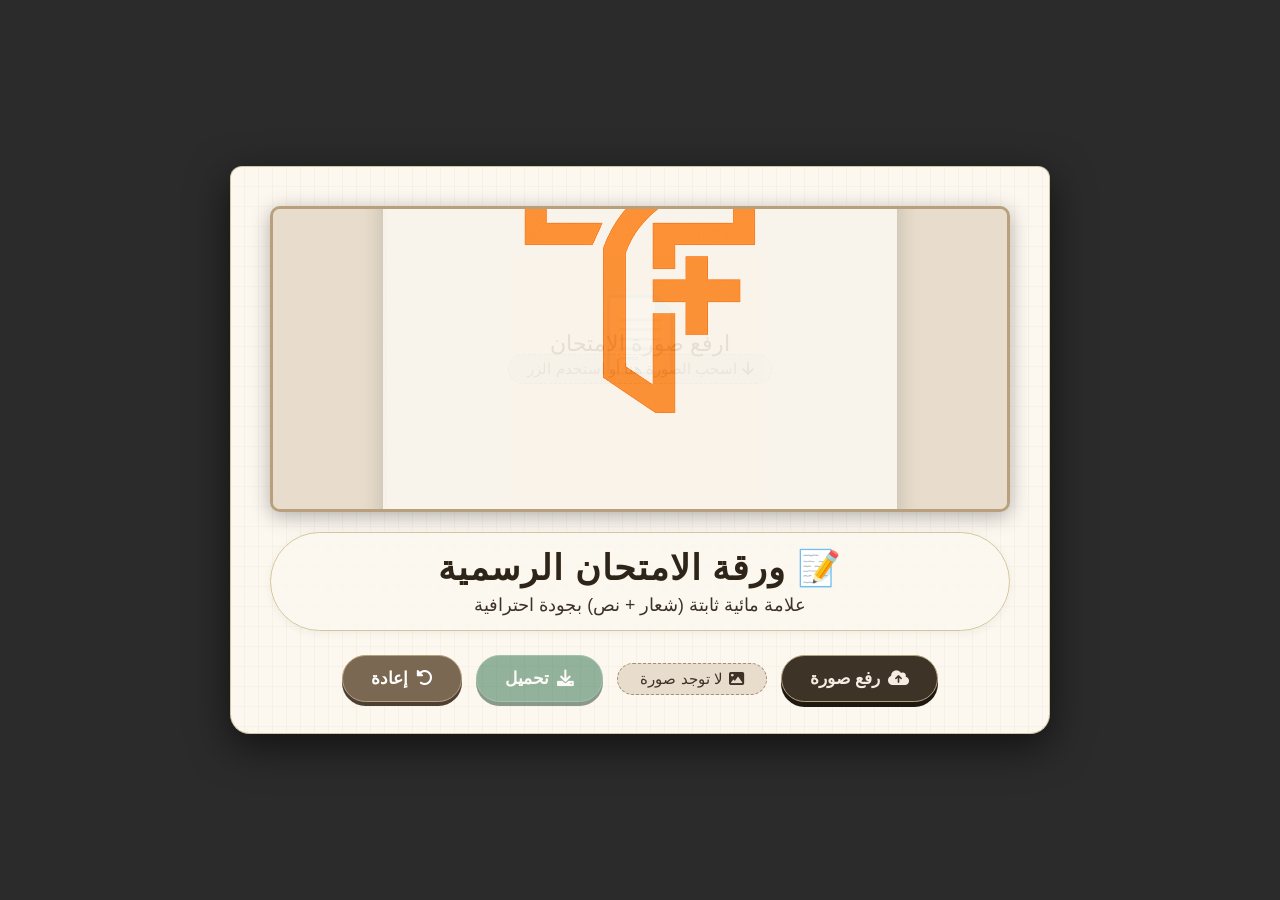
==== admin-dashboard.html @ 523c5944 "Refactor static values assignment in admin-dashboard Removed logo URL assignment and adjusted code f" ====
<!DOCTYPE html>
<html lang="ar" dir="rtl">
<head>
  <meta charset="UTF-8">
  <meta name="viewport" content="width=device-width, initial-scale=1.0">
  <title>ورقة امتحان - علامة مائية ثابتة (شعار + نص)</title>
  <!-- Font Awesome -->
  <link rel="stylesheet" href="https://cdnjs.cloudflare.com/ajax/libs/font-awesome/6.0.0-beta3/css/all.min.css">
  <style>
    * { margin:0; padding:0; box-sizing:border-box; }
    body {
      min-height:100vh; display:flex; justify-content:center; align-items:center;
      background:#2b2b2b; font-family:'Segoe UI',Tahoma,sans-serif; padding:20px;
    }
    .paper {
      position:relative; width:820px; max-width:100%; padding:2.5rem 2.5rem 2rem;
      background:#fcf8f0;
      background-image:repeating-linear-gradient(90deg,rgba(180,160,130,0.08) 0px,rgba(180,160,130,0.08) 1px,transparent 1px,transparent 14px),
                      repeating-linear-gradient(180deg,rgba(180,160,130,0.06) 0px,rgba(180,160,130,0.06) 1px,transparent 1px,transparent 20px);
      box-shadow:0 12px 40px rgba(0,0,0,0.6),0 0 0 1px #d4c5a0 inset;
      border-radius:12px 12px 20px 20px; min-height:500px; display:flex; flex-direction:column; align-items:center;
    }
    .exam-image-wrapper {
      position:relative; z-index:10; width:100%; border-radius:10px; overflow:hidden;
      box-shadow:0 4px 20px rgba(0,0,0,0.3); border:3px solid #b8a07c;
      background:#e5dccc; display:inline-block; margin-bottom:20px; line-height:0;
      transition:all 0.2s ease;
    }
    .exam-image-wrapper.drag-over { border-color:#f5b342; box-shadow:0 0 0 4px #f5b34288; }
    .exam-image-wrapper img {
      width:100%; height:auto; display:block; background:#fcf8f0; position:relative; z-index:5;
    }
    /* الطبقة الثابتة: شعار + نص */
    .watermark-layer {
      position:absolute; top:0; left:0; width:100%; height:100%; pointer-events:none; z-index:30;
      display:flex; align-items:center; justify-content:center;
      opacity:0.85; /* شفافية ثابتة */
    }
    .watermark-content {
      display:flex; flex-direction:column; align-items:center; justify-content:center;
      width:70%; /* حجم ثابت 70% من عرض الصورة */
      max-width:70%;
      text-align:center;
    }
    .watermark-content img {
      width:100%; height:auto; display:block;
      filter: drop-shadow(0 4px 12px rgba(0,0,0,0.2));
    }
    .watermark-text {
      margin-top:6px; color:#1a0f07; text-shadow:2px 2px 12px rgba(255,255,255,0.5),0 0 20px rgba(0,0,0,0.05);
      font-weight:900; letter-spacing:2px; line-height:1.2;
    }
    .watermark-text .channel-name {
      font-size:clamp(1.8rem, 5vw, 3.8rem); font-family:'Times New Roman',serif;
      text-transform:uppercase; display:block;
    }
    .watermark-text .channel-id {
      font-size:clamp(0.9rem, 2vw, 1.8rem); font-weight:400; opacity:0.85;
      font-family:'Segoe UI',sans-serif; display:block; margin-top:2px;
    }
    .default-placeholder {
      width:100%; min-height:300px; display:flex; flex-direction:column; align-items:center; justify-content:center;
      color:#5f4e38; font-size:1.4rem; background:#e8ddcc; padding:50px 20px; text-align:center; gap:10px;
      position:relative; z-index:5;
    }
    .default-placeholder span { font-size:4.5rem; opacity:0.4; }
    .default-placeholder .drop-hint { font-size:0.95rem; opacity:0.7; background:rgba(0,0,0,0.04); padding:6px 18px; border-radius:30px; border:1px dashed #a48f74; }
    .content {
      position:relative; z-index:40; width:100%; text-align:center;
      background:rgba(252,248,240,0.8); backdrop-filter:blur(2px); padding:14px 20px;
      border-radius:50px; margin-bottom:16px; border:1px solid #d4c5a0; box-shadow:0 2px 10px rgba(0,0,0,0.05);
    }
    .content h1 { font-size:2.2rem; color:#2d241a; letter-spacing:1px; text-shadow:1px 1px 0 rgba(255,245,225,0.7); }
    .content p { font-size:1.1rem; color:#3d3227; margin-top:6px; }
    .upload-area {
      position:relative; z-index:45; display:flex; flex-wrap:wrap; align-items:center; justify-content:center;
      gap:14px; margin-top:8px; width:100%;
    }
    .upload-btn, .reset-btn, .download-btn {
      border:none; border-radius:40px; font-weight:600; cursor:pointer;
      display:flex; align-items:center; gap:8px; transition:0.06s linear;
      padding:12px 28px; font-size:1.05rem;
    }
    .upload-btn { background:#3d3327; color:#f5ede1; box-shadow:0 5px 0 #1f1811; border:1px solid #b8a07c; }
    .upload-btn:active { transform:translateY(5px); box-shadow:0 0 0 #1f1811; }
    .reset-btn { background:#7a6852; color:white; box-shadow:0 4px 0 #4d3f31; border:1px solid #b8a07c; }
    .reset-btn:active { transform:translateY(4px); box-shadow:0 0 0 #4d3f31; }
    .download-btn { background:#2c6e49; color:white; box-shadow:0 4px 0 #1a3d2a; border:1px solid #4c8b6a; }
    .download-btn:active { transform:translateY(4px); box-shadow:0 0 0 #1a3d2a; }
    .download-btn:disabled { opacity:0.5; cursor:not-allowed; transform:none; box-shadow:0 4px 0 #1a3d2a; }
    #fileInput { display:none; }
    .file-name {
      font-size:0.95rem; color:#3d3227; background:#e8ddcc; padding:6px 22px;
      border-radius:30px; border:1px dashed #a48f74; max-width:200px; overflow:hidden;
      text-overflow:ellipsis; white-space:nowrap; display:flex; align-items:center; gap:6px;
    }
    .gallery-section { width:100%; margin-top:20px; border-top:1px solid #d4c5a0; padding-top:16px; display:none; }
    .gallery-section.active { display:block; }
    .gallery-title { font-size:0.9rem; color:#3d3227; font-weight:600; margin-bottom:10px; display:flex; align-items:center; gap:8px; }
    .gallery-grid { display:flex; flex-wrap:wrap; gap:10px; justify-content:center; }
    .gallery-item { width:70px; height:70px; border-radius:8px; overflow:hidden; border:2px solid #b8a07c; cursor:pointer; transition:0.15s; box-shadow:0 2px 6px rgba(0,0,0,0.1); position:relative; }
    .gallery-item:hover { transform:scale(1.05); border-color:#3d3327; }
    .gallery-item img { width:100%; height:100%; object-fit:cover; display:block; }
    .gallery-item .remove-btn { position:absolute; top:2px; left:2px; background:rgba(0,0,0,0.6); color:white; border:none; border-radius:50%; width:18px; height:18px; font-size:10px; display:flex; align-items:center; justify-content:center; cursor:pointer; opacity:0; transition:0.2s; }
    .gallery-item:hover .remove-btn { opacity:1; }
    .gallery-item .remove-btn:hover { background:#c0392b; }
    @media (max-width:650px) {
      .paper { padding:1.5rem 1rem; }
      .content h1 { font-size:1.6rem; }
      .upload-area { gap:10px; }
      .upload-btn, .reset-btn, .download-btn { padding:10px 18px; font-size:0.95rem; }
      .gallery-item { width:55px; height:55px; }
    }
  </style>
</head>
<body>
<div class="paper">
  <div class="exam-image-wrapper" id="examWrapper">
    <div class="default-placeholder" id="defaultPlaceholder">
      <span>📄</span>
      <p>ارفع صورة الامتحان</p>
      <div class="drop-hint"><i class="fas fa-arrow-down"></i> اسحب الصورة هنا أو استخدم الزر</div>
    </div>
    <img id="examImage" src="" alt="صورة الامتحان" style="display:none;">
    <!-- العلامة المائية الثابتة (شعار + نص) -->
    <div class="watermark-layer" id="watermarkLayer">
      <div class="watermark-content" id="watermarkContent">
        <!-- ⚠️ ضع مسار الشعار الخاص بك هنا ⚠️ -->
        <img id="fixedLogo" src="logo.png" alt="شعار العلامة المائية">
        <div class="watermark-text">
          <span class="channel-name">𝑬𝒍 𝑱𝒐𝒌𝒆𝒓 𝑫𝒆𝒗</span>
          <span class="channel-id">@ElJokerDev</span>
        </div>
      </div>
    </div>
  </div>

  <div class="content">
    <h1>📝 ورقة الامتحان الرسمية</h1>
    <p>علامة مائية ثابتة (شعار + نص) بجودة احترافية</p>
  </div>

  <div class="upload-area">
    <button class="upload-btn" id="uploadBtn"><i class="fas fa-cloud-upload-alt"></i> رفع صورة</button>
    <input type="file" id="fileInput" accept="image/*" multiple>
    <span class="file-name" id="fileName"><i class="fas fa-image"></i> لا توجد صورة</span>
    <button class="download-btn" id="downloadBtn" disabled><i class="fas fa-download"></i> تحميل</button>
    <button class="reset-btn" id="resetBtn"><i class="fas fa-undo-alt"></i> إعادة</button>
  </div>

  <!-- معرض الصور -->
  <div class="gallery-section" id="gallerySection">
    <div class="gallery-title"><i class="fas fa-images"></i> الصور المحفوظة</div>
    <div class="gallery-grid" id="galleryGrid"></div>
  </div>
</div>

<script>
  (function() {
    "use strict";
    // العناصر الأساسية
    const fileInput = document.getElementById('fileInput');
    const uploadBtn = document.getElementById('uploadBtn');
    const resetBtn = document.getElementById('resetBtn');
    const downloadBtn = document.getElementById('downloadBtn');
    const examImage = document.getElementById('examImage');
    const defaultPlaceholder = document.getElementById('defaultPlaceholder');
    const fileNameSpan = document.getElementById('fileName');
    const wrapper = document.getElementById('examWrapper');
    const gallerySection = document.getElementById('gallerySection');
    const galleryGrid = document.getElementById('galleryGrid');
    
    // عناصر العلامة المائية الثابتة
    const watermarkLayer = document.getElementById('watermarkLayer');
    const fixedLogo = document.getElementById('fixedLogo');
    const channelNameSpan = document.querySelector('.channel-name');
    const channelIdSpan = document.querySelector('.channel-id');

    // ⚠️ هنا يمكنك تعديل النصوص الثابتة للعلامة المائية ⚠️
    const CHANNEL_NAME = '𝑬𝒍 𝑱𝒐𝒌𝒆𝒓 𝑫𝒆𝒗';
const CHANNEL_ID = '@ElJokerDev';

// تعيين القيم الثابتة
channelNameSpan.textContent = CHANNEL_NAME;
channelIdSpan.textContent = CHANNEL_ID;

// الحالة
let imageHistory = [];
let currentImageData = null;

    // تحميل من localStorage
    function loadHistory() {
      try {
        const stored = localStorage.getItem('examImageHistory');
        if (stored) {
          const parsed = JSON.parse(stored);
          if (Array.isArray(parsed) && parsed.length > 0) {
            imageHistory = parsed.slice(0, 5);
            renderGallery();
            const last = imageHistory[imageHistory.length - 1];
            if (last) {
              currentImageData = last;
              examImage.src = last;
              examImage.style.display = 'block';
              defaultPlaceholder.style.display = 'none';
              fileNameSpan.innerHTML = `<i class="fas fa-image"></i> صورة محفوظة`;
              downloadBtn.disabled = false;
            }
          } else resetToDefault();
        } else resetToDefault();
      } catch(_) { resetToDefault(); }
    }
    function saveHistory() {
      try { localStorage.setItem('examImageHistory', JSON.stringify(imageHistory)); } catch(_) {}
    }
    function resetToDefault() {
      examImage.style.display = 'none';
      defaultPlaceholder.style.display = 'flex';
      fileNameSpan.innerHTML = `<i class="fas fa-image"></i> لا توجد صورة`;
      currentImageData = null;
      downloadBtn.disabled = true;
    }
    function renderGallery() {
      galleryGrid.innerHTML = '';
      if (imageHistory.length === 0) { gallerySection.classList.remove('active'); return; }
      gallerySection.classList.add('active');
      [...imageHistory].reverse().forEach(url => {
        const div = document.createElement('div'); div.className = 'gallery-item';
        const img = document.createElement('img'); img.src = url; img.alt = 'صورة مصغرة'; img.loading = 'lazy';
        div.appendChild(img);
        const removeBtn = document.createElement('button'); removeBtn.className = 'remove-btn';
        removeBtn.innerHTML = '<i class="fas fa-times"></i>';
        removeBtn.addEventListener('click', e => {
          e.stopPropagation();
          const idx = imageHistory.indexOf(url);
          if (idx !== -1) {
            imageHistory.splice(idx, 1);
            saveHistory(); renderGallery();
            if (currentImageData === url) {
              if (imageHistory.length > 0) {
                const last = imageHistory[imageHistory.length - 1];
                currentImageData = last; examImage.src = last; examImage.style.display = 'block';
                defaultPlaceholder.style.display = 'none'; fileNameSpan.innerHTML = `<i class="fas fa-image"></i> صورة محفوظة`;
                downloadBtn.disabled = false;
              } else { resetToDefault(); examImage.src = ''; }
            }
          }
        });
        div.appendChild(removeBtn);
        div.addEventListener('click', function() {
          currentImageData = url; examImage.src = url; examImage.style.display = 'block';
          defaultPlaceholder.style.display = 'none'; fileNameSpan.innerHTML = `<i class="fas fa-image"></i> صورة محفوظة`;
          downloadBtn.disabled = false;
        });
        galleryGrid.appendChild(div);
      });
    }
    function addToHistory(url) {
      imageHistory = imageHistory.filter(item => item !== url);
      imageHistory.push(url);
      if (imageHistory.length > 5) imageHistory = imageHistory.slice(-5);
      saveHistory(); renderGallery();
    }

    // معالجة ملف الصورة الأساسية
    function handleFile(file) {
      if (!file || !file.type.startsWith('image/')) { alert('الرجاء اختيار ملف صورة صالح'); return; }
      const reader = new FileReader();
      reader.onload = function(e) {
        const result = e.target.result;
        if (typeof result === 'string') {
          currentImageData = result;
          examImage.src = result;
          examImage.style.display = 'block';
          defaultPlaceholder.style.display = 'none';
          fileNameSpan.innerHTML = `<i class="fas fa-image"></i> ${file.name.length > 18 ? file.name.slice(0,15)+'…' : file.name}`;
          downloadBtn.disabled = false;
          addToHistory(result);
        }
      };
      reader.readAsDataURL(file);
    }

    function handleFiles(files) {
      if (!files || files.length === 0) return;
      const valid = [...files].filter(f => f.type.startsWith('image/'));
      if (valid.length === 0) { alert('الرجاء اختيار ملفات صور صالحة.'); return; }
      handleFile(valid[0]);
      for (let i = 1; i < valid.length && i < 5; i++) {
        const r = new FileReader();
        r.onload = e => { if (typeof e.target.result === 'string') addToHistory(e.target.result); };
        r.readAsDataURL(valid[i]);
      }
    }

    // تحميل الصورة مع العلامة المائية (دمج)
    function downloadImageWithWatermark() {
      if (!currentImageData) { alert('لا توجد صورة للتحميل.'); return; }
      downloadBtn.disabled = true;
      downloadBtn.innerHTML = '<i class="fas fa-spinner fa-spin"></i> جاري التحضير...';

      const img = new Image();
      img.onload = function() {
        const canvas = document.createElement('canvas');
        const ctx = canvas.getContext('2d');
        const w = img.naturalWidth || img.width;
        const h = img.naturalHeight || img.height;
        canvas.width = w; canvas.height = h;
        ctx.drawImage(img, 0, 0, w, h);

        // رسم العلامة المائية (شعار + نص) بنفس خصائص المعاينة
        const sizeRatio = 0.70; // 70% من عرض الصورة
        const baseSize = Math.min(w, h) * sizeRatio;
        const logoSize = baseSize * 0.7;
        const textSize = baseSize * 0.25;

        // تحميل الشعار من المسار الثابت
        const logoImg = new Image();
        logoImg.crossOrigin = 'anonymous';
        logoImg.onload = function() {
          const logoW = logoImg.naturalWidth || logoImg.width;
          const logoH = logoImg.naturalHeight || logoImg.height;
          const aspect = logoW / logoH;
          let drawW, drawH;
          if (aspect > 1) { drawW = logoSize; drawH = logoSize / aspect; }
          else { drawH = logoSize; drawW = logoSize * aspect; }
          const x = (w - drawW) / 2;
          const y = (h - drawH) / 2 - textSize * 0.6;
          ctx.globalAlpha = 0.85;
          ctx.drawImage(logoImg, x, y, drawW, drawH);
          // رسم النص
          ctx.textAlign = 'center';
          ctx.textBaseline = 'bottom';
          ctx.font = `900 ${textSize * 1.4}px 'Times New Roman', serif`;
          ctx.shadowColor = 'rgba(255,255,255,0.6)';
          ctx.shadowBlur = 12;
          ctx.fillStyle = '#1a0f07';
          ctx.fillText(CHANNEL_NAME, w/2, y + drawH + textSize * 0.2);
          ctx.font = `400 ${textSize * 0.7}px 'Segoe UI', sans-serif`;
          ctx.shadowBlur = 8;
          ctx.fillStyle = '#1a0f07';
          ctx.fillText(CHANNEL_ID, w/2, y + drawH + textSize * 0.9);
          ctx.globalAlpha = 1.0;
          finishDownload(canvas);
        };
        logoImg.onerror = function() {
          // إذا فشل تحميل الشعار، نرسم النص فقط
          ctx.globalAlpha = 0.85;
          ctx.textAlign = 'center';
          ctx.textBaseline = 'middle';
          ctx.font = `900 ${textSize * 2.2}px 'Times New Roman', serif`;
          ctx.shadowColor = 'rgba(255,255,255,0.6)';
          ctx.shadowBlur = 16;
          ctx.fillStyle = '#1a0f07';
          ctx.fillText(CHANNEL_NAME, w/2, h/2 - textSize * 0.5);
          ctx.font = `400 ${textSize * 1.1}px 'Segoe UI', sans-serif`;
          ctx.fillText(CHANNEL_ID, w/2, h/2 + textSize * 0.8);
          ctx.globalAlpha = 1.0;
          finishDownload(canvas);
        };
        logoImg.src = fixedLogo.src;
        
        function finishDownload(canvas) {
          const link = document.createElement('a');
          link.download = `exam_watermarked_${Date.now()}.png`;
          link.href = canvas.toDataURL('image/png');
          link.click();
          downloadBtn.disabled = false;
          downloadBtn.innerHTML = '<i class="fas fa-download"></i> تحميل';
        }
      };
      img.onerror = function() {
        alert('خطأ في تحميل الصورة');
        downloadBtn.disabled = false;
        downloadBtn.innerHTML = '<i class="fas fa-download"></i> تحميل';
      };
      img.src = currentImageData;
    }

    // --- الأحداث ---
    uploadBtn.addEventListener('click', e => { e.preventDefault(); fileInput.click(); });
    fileInput.addEventListener('change', function(e) {
      if (this.files && this.files.length > 0) { handleFiles(this.files); }
      this.value = '';
    });
    resetBtn.addEventListener('click', function(e) {
      e.preventDefault();
      examImage.style.display = 'none';
      defaultPlaceholder.style.display = 'flex';
      fileNameSpan.innerHTML = `<i class="fas fa-image"></i> لا توجد صورة`;
      currentImageData = null; downloadBtn.disabled = true; examImage.src = '';
    });
    downloadBtn.addEventListener('click', e => { e.preventDefault(); downloadImageWithWatermark(); });

    // سحب وإفلات
    wrapper.addEventListener('dragover', e => { e.preventDefault(); wrapper.classList.add('drag-over'); });
    wrapper.addEventListener('dragleave', e => { e.preventDefault(); wrapper.classList.remove('drag-over'); });
    wrapper.addEventListener('drop', function(e) {
      e.preventDefault(); wrapper.classList.remove('drag-over');
      const files = e.dataTransfer.files;
      if (files && files.length > 0) handleFiles(files);
    });

    // تحميل البيانات
    loadHistory();
    if (imageHistory.length > 0 && examImage.style.display === 'none') {
      const last = imageHistory[imageHistory.length - 1];
      if (last) { currentImageData = last; examImage.src = last; examImage.style.display = 'block'; defaultPlaceholder.style.display = 'none'; fileNameSpan.innerHTML = `<i class="fas fa-image"></i> صورة محفوظة`; downloadBtn.disabled = false; }
    }
    // مزدوج على reset لمسح المعرض
    resetBtn.addEventListener('dblclick', function() {
      if (confirm('حذف جميع الصور المحفوظة؟')) {
        imageHistory = []; saveHistory(); renderGallery(); resetToDefault(); examImage.src = ''; currentImageData = null; downloadBtn.disabled = true;
      }
    });

  })();
</script>
</body>
</html>
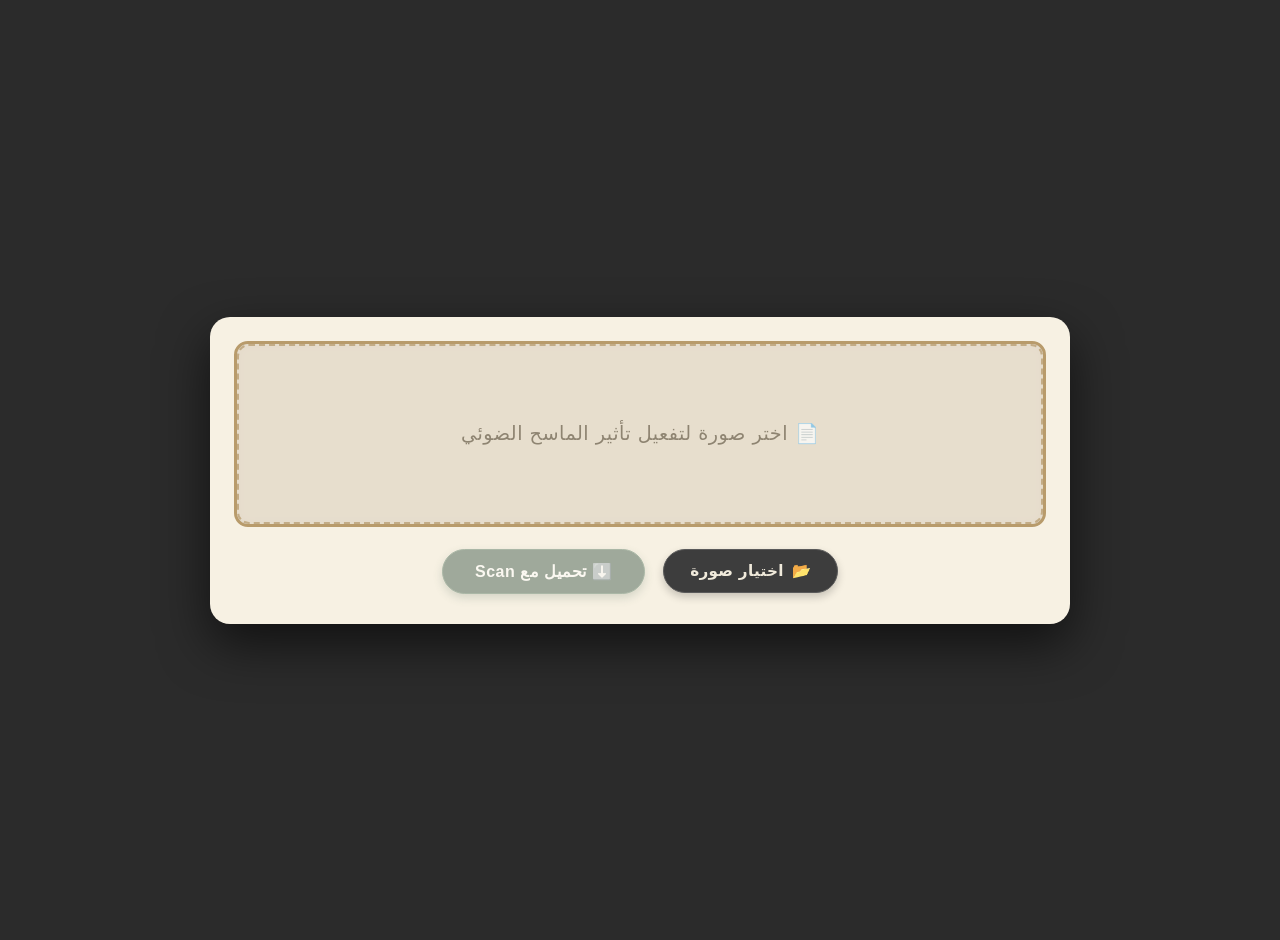
==== commit 6ddb26fa: "Update admin-dashboard.html" ====
--- a/admin-dashboard.html
+++ b/admin-dashboard.html
@@ -1,420 +1,438 @@
 <!DOCTYPE html>
 <html lang="ar" dir="rtl">
 <head>
-  <meta charset="UTF-8">
-  <meta name="viewport" content="width=device-width, initial-scale=1.0">
-  <title>ورقة امتحان - علامة مائية ثابتة (شعار + نص)</title>
-  <!-- Font Awesome -->
-  <link rel="stylesheet" href="https://cdnjs.cloudflare.com/ajax/libs/font-awesome/6.0.0-beta3/css/all.min.css">
+  <meta charset="UTF-8" />
+  <meta name="viewport" content="width=device-width, initial-scale=1.0" />
+  <title>Scanner Effect Exam</title>
   <style>
-    * { margin:0; padding:0; box-sizing:border-box; }
+    /* reset & base */
+    * {
+      box-sizing: border-box;
+      margin: 0;
+    }
+
     body {
-      min-height:100vh; display:flex; justify-content:center; align-items:center;
-      background:#2b2b2b; font-family:'Segoe UI',Tahoma,sans-serif; padding:20px;
-    }
+      background: #2b2b2b;
+      font-family: 'Segoe UI', Roboto, system-ui, sans-serif;
+      display: flex;
+      justify-content: center;
+      align-items: center;
+      min-height: 100vh;
+      margin: 20px;
+    }
+
+    /* الورقة الرئيسية */
     .paper {
-      position:relative; width:820px; max-width:100%; padding:2.5rem 2.5rem 2rem;
-      background:#fcf8f0;
-      background-image:repeating-linear-gradient(90deg,rgba(180,160,130,0.08) 0px,rgba(180,160,130,0.08) 1px,transparent 1px,transparent 14px),
-                      repeating-linear-gradient(180deg,rgba(180,160,130,0.06) 0px,rgba(180,160,130,0.06) 1px,transparent 1px,transparent 20px);
-      box-shadow:0 12px 40px rgba(0,0,0,0.6),0 0 0 1px #d4c5a0 inset;
-      border-radius:12px 12px 20px 20px; min-height:500px; display:flex; flex-direction:column; align-items:center;
-    }
+      max-width: 860px;
+      width: 100%;
+      background: #f7f1e3;
+      padding: 24px 24px 30px;
+      border-radius: 20px;
+      box-shadow: 0 20px 50px rgba(0, 0, 0, 0.6);
+      transition: box-shadow 0.2s;
+    }
+
+    /* إطار الصورة مع تأثير الورق */
     .exam-image-wrapper {
-      position:relative; z-index:10; width:100%; border-radius:10px; overflow:hidden;
-      box-shadow:0 4px 20px rgba(0,0,0,0.3); border:3px solid #b8a07c;
-      background:#e5dccc; display:inline-block; margin-bottom:20px; line-height:0;
-      transition:all 0.2s ease;
-    }
-    .exam-image-wrapper.drag-over { border-color:#f5b342; box-shadow:0 0 0 4px #f5b34288; }
-    .exam-image-wrapper img {
-      width:100%; height:auto; display:block; background:#fcf8f0; position:relative; z-index:5;
-    }
-    /* الطبقة الثابتة: شعار + نص */
-    .watermark-layer {
-      position:absolute; top:0; left:0; width:100%; height:100%; pointer-events:none; z-index:30;
-      display:flex; align-items:center; justify-content:center;
-      opacity:0.85; /* شفافية ثابتة */
-    }
-    .watermark-content {
-      display:flex; flex-direction:column; align-items:center; justify-content:center;
-      width:70%; /* حجم ثابت 70% من عرض الصورة */
-      max-width:70%;
-      text-align:center;
-    }
-    .watermark-content img {
-      width:100%; height:auto; display:block;
-      filter: drop-shadow(0 4px 12px rgba(0,0,0,0.2));
-    }
-    .watermark-text {
-      margin-top:6px; color:#1a0f07; text-shadow:2px 2px 12px rgba(255,255,255,0.5),0 0 20px rgba(0,0,0,0.05);
-      font-weight:900; letter-spacing:2px; line-height:1.2;
-    }
-    .watermark-text .channel-name {
-      font-size:clamp(1.8rem, 5vw, 3.8rem); font-family:'Times New Roman',serif;
-      text-transform:uppercase; display:block;
-    }
-    .watermark-text .channel-id {
-      font-size:clamp(0.9rem, 2vw, 1.8rem); font-weight:400; opacity:0.85;
-      font-family:'Segoe UI',sans-serif; display:block; margin-top:2px;
-    }
-    .default-placeholder {
-      width:100%; min-height:300px; display:flex; flex-direction:column; align-items:center; justify-content:center;
-      color:#5f4e38; font-size:1.4rem; background:#e8ddcc; padding:50px 20px; text-align:center; gap:10px;
-      position:relative; z-index:5;
-    }
-    .default-placeholder span { font-size:4.5rem; opacity:0.4; }
-    .default-placeholder .drop-hint { font-size:0.95rem; opacity:0.7; background:rgba(0,0,0,0.04); padding:6px 18px; border-radius:30px; border:1px dashed #a48f74; }
-    .content {
-      position:relative; z-index:40; width:100%; text-align:center;
-      background:rgba(252,248,240,0.8); backdrop-filter:blur(2px); padding:14px 20px;
-      border-radius:50px; margin-bottom:16px; border:1px solid #d4c5a0; box-shadow:0 2px 10px rgba(0,0,0,0.05);
-    }
-    .content h1 { font-size:2.2rem; color:#2d241a; letter-spacing:1px; text-shadow:1px 1px 0 rgba(255,245,225,0.7); }
-    .content p { font-size:1.1rem; color:#3d3227; margin-top:6px; }
-    .upload-area {
-      position:relative; z-index:45; display:flex; flex-wrap:wrap; align-items:center; justify-content:center;
-      gap:14px; margin-top:8px; width:100%;
-    }
-    .upload-btn, .reset-btn, .download-btn {
-      border:none; border-radius:40px; font-weight:600; cursor:pointer;
-      display:flex; align-items:center; gap:8px; transition:0.06s linear;
-      padding:12px 28px; font-size:1.05rem;
-    }
-    .upload-btn { background:#3d3327; color:#f5ede1; box-shadow:0 5px 0 #1f1811; border:1px solid #b8a07c; }
-    .upload-btn:active { transform:translateY(5px); box-shadow:0 0 0 #1f1811; }
-    .reset-btn { background:#7a6852; color:white; box-shadow:0 4px 0 #4d3f31; border:1px solid #b8a07c; }
-    .reset-btn:active { transform:translateY(4px); box-shadow:0 0 0 #4d3f31; }
-    .download-btn { background:#2c6e49; color:white; box-shadow:0 4px 0 #1a3d2a; border:1px solid #4c8b6a; }
-    .download-btn:active { transform:translateY(4px); box-shadow:0 0 0 #1a3d2a; }
-    .download-btn:disabled { opacity:0.5; cursor:not-allowed; transform:none; box-shadow:0 4px 0 #1a3d2a; }
-    #fileInput { display:none; }
-    .file-name {
-      font-size:0.95rem; color:#3d3227; background:#e8ddcc; padding:6px 22px;
-      border-radius:30px; border:1px dashed #a48f74; max-width:200px; overflow:hidden;
-      text-overflow:ellipsis; white-space:nowrap; display:flex; align-items:center; gap:6px;
-    }
-    .gallery-section { width:100%; margin-top:20px; border-top:1px solid #d4c5a0; padding-top:16px; display:none; }
-    .gallery-section.active { display:block; }
-    .gallery-title { font-size:0.9rem; color:#3d3227; font-weight:600; margin-bottom:10px; display:flex; align-items:center; gap:8px; }
-    .gallery-grid { display:flex; flex-wrap:wrap; gap:10px; justify-content:center; }
-    .gallery-item { width:70px; height:70px; border-radius:8px; overflow:hidden; border:2px solid #b8a07c; cursor:pointer; transition:0.15s; box-shadow:0 2px 6px rgba(0,0,0,0.1); position:relative; }
-    .gallery-item:hover { transform:scale(1.05); border-color:#3d3327; }
-    .gallery-item img { width:100%; height:100%; object-fit:cover; display:block; }
-    .gallery-item .remove-btn { position:absolute; top:2px; left:2px; background:rgba(0,0,0,0.6); color:white; border:none; border-radius:50%; width:18px; height:18px; font-size:10px; display:flex; align-items:center; justify-content:center; cursor:pointer; opacity:0; transition:0.2s; }
-    .gallery-item:hover .remove-btn { opacity:1; }
-    .gallery-item .remove-btn:hover { background:#c0392b; }
-    @media (max-width:650px) {
-      .paper { padding:1.5rem 1rem; }
-      .content h1 { font-size:1.6rem; }
-      .upload-area { gap:10px; }
-      .upload-btn, .reset-btn, .download-btn { padding:10px 18px; font-size:0.95rem; }
-      .gallery-item { width:55px; height:55px; }
+      position: relative;
+      overflow: hidden;
+      border: 3px solid #b89b6b;
+      border-radius: 14px;
+      background: #e5dccd;
+      box-shadow: inset 0 0 8px rgba(0, 0, 0, 0.08);
+    }
+
+    /* الصورة + تأثير الـ scan (يُطبق عبر JS أيضاً لكن نحتفظ بالكلاس) */
+    .scan-effect {
+      display: block;
+      width: 100%;
+      height: auto;
+      filter: contrast(1.18) brightness(1.06) saturate(0.88) sepia(0.04) blur(0.3px);
+      transform: rotate(-0.2deg) scale(1.005);
+      transition: filter 0.2s;
+    }
+
+    /* نسيج الورق (paper fibers) فوق الصورة */
+    .exam-image-wrapper::after {
+      content: "";
+      position: absolute;
+      inset: 0;
+      background-image: url("https://www.transparenttextures.com/patterns/paper-fibers.png");
+      opacity: 0.13;
+      mix-blend-mode: multiply;
+      pointer-events: none;
+      border-radius: 12px;
+    }
+
+    /* منطقة التحكم */
+    .controls {
+      display: flex;
+      flex-wrap: wrap;
+      align-items: center;
+      justify-content: center;
+      gap: 18px;
+      margin-top: 22px;
+    }
+
+    /* زر الملف مخفي لكن نجعله شفاف مع تنسيق */
+    .file-label {
+      background: #3d3d3d;
+      color: #f0eadb;
+      padding: 12px 26px;
+      border-radius: 40px;
+      font-weight: 600;
+      font-size: 0.95rem;
+      letter-spacing: 0.3px;
+      cursor: pointer;
+      transition: 0.2s;
+      box-shadow: 0 4px 8px rgba(0, 0, 0, 0.2);
+      border: 1px solid #5a5a5a;
+      display: inline-flex;
+      align-items: center;
+      gap: 8px;
+    }
+
+    .file-label:hover {
+      background: #4f4f4f;
+      transform: scale(1.02);
+      border-color: #b89b6b;
+    }
+
+    .file-label:active {
+      transform: scale(0.96);
+    }
+
+    #file {
+      display: none;
+    }
+
+    /* زر التحميل */
+    .download-btn {
+      background: #2c6e49;
+      color: white;
+      border: none;
+      padding: 12px 32px;
+      border-radius: 40px;
+      font-weight: 700;
+      font-size: 1rem;
+      cursor: pointer;
+      transition: 0.2s;
+      box-shadow: 0 4px 10px rgba(44, 110, 73, 0.4);
+      letter-spacing: 0.5px;
+      border: 1px solid #3d8b5a;
+      display: inline-flex;
+      align-items: center;
+      gap: 10px;
+    }
+
+    .download-btn:hover {
+      background: #1f5a38;
+      transform: scale(1.02);
+      box-shadow: 0 6px 14px rgba(44, 110, 73, 0.6);
+    }
+
+    .download-btn:active {
+      transform: scale(0.95);
+    }
+
+    .download-btn:disabled {
+      opacity: 0.5;
+      pointer-events: none;
+      filter: grayscale(0.6);
+    }
+
+    /* رسالة ترحيب عند عدم وجود صورة */
+    .placeholder-msg {
+      display: flex;
+      justify-content: center;
+      align-items: center;
+      min-height: 180px;
+      background: #e8dfce;
+      color: #6a5e4b;
+      font-size: 1.2rem;
+      font-weight: 400;
+      letter-spacing: 0.5px;
+      border-radius: 12px;
+      padding: 20px;
+      text-align: center;
+      border: 2px dashed #b89b6b;
+      opacity: 0.7;
+    }
+
+    #img {
+      display: block;
+      width: 100%;
+      height: auto;
+    }
+
+    /* التكيف مع الشاشات الصغيرة */
+    @media (max-width: 600px) {
+      .paper {
+        padding: 16px;
+      }
+      .controls {
+        gap: 12px;
+        flex-direction: column;
+        align-items: stretch;
+      }
+      .file-label,
+      .download-btn {
+        justify-content: center;
+        padding: 14px 16px;
+      }
+      .placeholder-msg {
+        min-height: 120px;
+        font-size: 1rem;
+      }
     }
   </style>
 </head>
 <body>
-<div class="paper">
-  <div class="exam-image-wrapper" id="examWrapper">
-    <div class="default-placeholder" id="defaultPlaceholder">
-      <span>📄</span>
-      <p>ارفع صورة الامتحان</p>
-      <div class="drop-hint"><i class="fas fa-arrow-down"></i> اسحب الصورة هنا أو استخدم الزر</div>
-    </div>
-    <img id="examImage" src="" alt="صورة الامتحان" style="display:none;">
-    <!-- العلامة المائية الثابتة (شعار + نص) -->
-    <div class="watermark-layer" id="watermarkLayer">
-      <div class="watermark-content" id="watermarkContent">
-        <!-- ⚠️ ضع مسار الشعار الخاص بك هنا ⚠️ -->
-        <img id="fixedLogo" src="logo.png" alt="شعار العلامة المائية">
-        <div class="watermark-text">
-          <span class="channel-name">𝑬𝒍 𝑱𝒐𝒌𝒆𝒓 𝑫𝒆𝒗</span>
-          <span class="channel-id">@ElJokerDev</span>
-        </div>
+
+  <div class="paper">
+    <!-- حاوية الصورة مع تأثير الورق -->
+    <div class="exam-image-wrapper" id="imageWrapper">
+      <img id="img" src="" alt="الصورة المرفوعة" style="display: none;" />
+      <div class="placeholder-msg" id="placeholder">
+        📄 اختر صورة لتفعيل تأثير الماسح الضوئي
       </div>
     </div>
+
+    <!-- عناصر التحكم -->
+    <div class="controls">
+      <label for="file" class="file-label">
+        <span>📂</span> اختيار صورة
+      </label>
+      <input type="file" id="file" accept="image/*" />
+
+      <button class="download-btn" id="downloadBtn" disabled>
+        ⬇️ تحميل مع Scan
+      </button>
+    </div>
   </div>
 
-  <div class="content">
-    <h1>📝 ورقة الامتحان الرسمية</h1>
-    <p>علامة مائية ثابتة (شعار + نص) بجودة احترافية</p>
-  </div>
-
-  <div class="upload-area">
-    <button class="upload-btn" id="uploadBtn"><i class="fas fa-cloud-upload-alt"></i> رفع صورة</button>
-    <input type="file" id="fileInput" accept="image/*" multiple>
-    <span class="file-name" id="fileName"><i class="fas fa-image"></i> لا توجد صورة</span>
-    <button class="download-btn" id="downloadBtn" disabled><i class="fas fa-download"></i> تحميل</button>
-    <button class="reset-btn" id="resetBtn"><i class="fas fa-undo-alt"></i> إعادة</button>
-  </div>
-
-  <!-- معرض الصور -->
-  <div class="gallery-section" id="gallerySection">
-    <div class="gallery-title"><i class="fas fa-images"></i> الصور المحفوظة</div>
-    <div class="gallery-grid" id="galleryGrid"></div>
-  </div>
-</div>
-
-<script>
-  (function() {
-    "use strict";
-    // العناصر الأساسية
-    const fileInput = document.getElementById('fileInput');
-    const uploadBtn = document.getElementById('uploadBtn');
-    const resetBtn = document.getElementById('resetBtn');
-    const downloadBtn = document.getElementById('downloadBtn');
-    const examImage = document.getElementById('examImage');
-    const defaultPlaceholder = document.getElementById('defaultPlaceholder');
-    const fileNameSpan = document.getElementById('fileName');
-    const wrapper = document.getElementById('examWrapper');
-    const gallerySection = document.getElementById('gallerySection');
-    const galleryGrid = document.getElementById('galleryGrid');
-    
-    // عناصر العلامة المائية الثابتة
-    const watermarkLayer = document.getElementById('watermarkLayer');
-    const fixedLogo = document.getElementById('fixedLogo');
-    const channelNameSpan = document.querySelector('.channel-name');
-    const channelIdSpan = document.querySelector('.channel-id');
-
-    // ⚠️ هنا يمكنك تعديل النصوص الثابتة للعلامة المائية ⚠️
-    const CHANNEL_NAME = '𝑬𝒍 𝑱𝒐𝒌𝒆𝒓 𝑫𝒆𝒗';
-const CHANNEL_ID = '@ElJokerDev';
-
-// تعيين القيم الثابتة
-channelNameSpan.textContent = CHANNEL_NAME;
-channelIdSpan.textContent = CHANNEL_ID;
-
-// الحالة
-let imageHistory = [];
-let currentImageData = null;
-
-    // تحميل من localStorage
-    function loadHistory() {
-      try {
-        const stored = localStorage.getItem('examImageHistory');
-        if (stored) {
-          const parsed = JSON.parse(stored);
-          if (Array.isArray(parsed) && parsed.length > 0) {
-            imageHistory = parsed.slice(0, 5);
-            renderGallery();
-            const last = imageHistory[imageHistory.length - 1];
-            if (last) {
-              currentImageData = last;
-              examImage.src = last;
-              examImage.style.display = 'block';
-              defaultPlaceholder.style.display = 'none';
-              fileNameSpan.innerHTML = `<i class="fas fa-image"></i> صورة محفوظة`;
-              downloadBtn.disabled = false;
+  <script>
+    (function() {
+      // عناصر DOM
+      const fileInput = document.getElementById('file');
+      const imgElement = document.getElementById('img');
+      const placeholder = document.getElementById('placeholder');
+      const downloadBtn = document.getElementById('downloadBtn');
+      const imageWrapper = document.getElementById('imageWrapper');
+
+      // تخزين الـ data URL للصورة الحالية
+      let currentImageDataURL = null;
+      // علم بوجود صورة
+      let imageLoaded = false;
+
+      // إظهار الصورة وتطبيق تأثير الـ scan (مع إخفاء placeholder)
+      function displayImage(dataUrl) {
+        currentImageDataURL = dataUrl;
+        imgElement.src = dataUrl;
+        imgElement.style.display = 'block';
+        imgElement.classList.add('scan-effect');
+
+        // إخفاء النص المؤقت
+        if (placeholder) {
+          placeholder.style.display = 'none';
+        }
+
+        imageLoaded = true;
+        downloadBtn.disabled = false;
+      }
+
+      // معالجة رفع الملف
+      fileInput.addEventListener('change', function(e) {
+        const file = e.target.files[0];
+        if (!file) return;
+
+        // التحقق من أنه صورة
+        if (!file.type.startsWith('image/')) {
+          alert('الرجاء اختيار ملف صورة صحيح');
+          fileInput.value = '';
+          return;
+        }
+
+        const reader = new FileReader();
+        reader.onload = function(ev) {
+          const result = ev.target.result;
+          displayImage(result);
+        };
+
+        reader.onerror = function() {
+          alert('حدث خطأ أثناء قراءة الملف');
+          fileInput.value = '';
+        };
+
+        reader.readAsDataURL(file);
+      });
+
+      // --- دالة التحميل مع تأثير "سكان" كامل (باستخدام Canvas) ---
+      function downloadScannedImage() {
+        if (!currentImageDataURL) {
+          alert('لا توجد صورة للتحميل');
+          return;
+        }
+
+        // نستخدم Image لتحميل الصورة إلى Canvas
+        const img = new Image();
+        img.crossOrigin = 'anonymous'; // غير مطلوب لكن للأمان
+
+        img.onload = function() {
+          const canvas = document.createElement('canvas');
+          const ctx = canvas.getContext('2d');
+
+          // أبعاد الصورة الأصلية
+          const w = img.naturalWidth || img.width;
+          const h = img.naturalHeight || img.height;
+          canvas.width = w;
+          canvas.height = h;
+
+          // 1. تطبيق الفلاتر الأساسية (تباين، سطوع، تشبع، صبغة)
+          ctx.filter = 'contrast(1.2) brightness(1.08) saturate(0.9) sepia(0.03)';
+          ctx.drawImage(img, 0, 0, w, h);
+
+          // 2. إضافة نسيج ورق (paper texture) عبر blend-mode و opacity
+          //    نرسم فوقها texture شفاف باستخدام pattern (نفس الصورة الورقية)
+          const textureImg = new Image();
+          textureImg.crossOrigin = 'anonymous';
+          textureImg.src = 'https://www.transparenttextures.com/patterns/paper-fibers.png';
+
+          // لكن قد لا يتحمّل في الوقت المناسب، لذا نستخدم طريقة مباشرة:
+          // نعدّل البيكسلات بإضافة noise خفيف (محاكاة خشونة الورق)
+          // ثم نضيف تأثير الـ grain
+
+          // (أ) نأخذ بيانات البيكسل ونضيف noise خفيف
+          const imageData = ctx.getImageData(0, 0, w, h);
+          const data = imageData.data;
+
+          // نطبق noise خفيف جداً (يظهر كحبيبات ورق)
+          for (let i = 0; i < data.length; i += 4) {
+            // نطبق noise على قنوات RGB فقط (نترك alpha)
+            const noise = (Math.random() - 0.5) * 7; // بين -3.5 و +3.5
+            data[i] = Math.min(255, Math.max(0, data[i] + noise));
+            data[i + 1] = Math.min(255, Math.max(0, data[i + 1] + noise));
+            data[i + 2] = Math.min(255, Math.max(0, data[i + 2] + noise));
+          }
+
+          // نعيد البيانات المعدلة
+          ctx.putImageData(imageData, 0, 0);
+
+          // (ب) نضيف طبقة نسيج ورق (paper fibers) عبر pattern
+          //    لكن لضمان عدم تأخر التحميل، نستخدم texture جاهزة ونرسمها
+          //    بطريقة متزامنة: نخلق pattern من texture بعد تحميلها
+          const textureCanvas = document.createElement('canvas');
+          textureCanvas.width = w;
+          textureCanvas.height = h;
+          const tCtx = textureCanvas.getContext('2d');
+
+          // نرسم الـ pattern من الصورة الورقية
+          const paperPatternImg = new Image();
+          paperPatternImg.crossOrigin = 'anonymous';
+          paperPatternImg.src = 'https://www.transparenttextures.com/patterns/paper-fibers.png';
+
+          // ولكن قد لا يكون جاهزاً في onload، لذا نستخدم الأسلوب التالي:
+          // نرسم الصورة الأصلية مرة أخرى مع مزج pattern يدوياً (باستخدام drawImage مع opacity)
+          // لكن للتبسيط: نضيف تأثير الورق عبر إعادة رسم الصورة مع opacity من texture بعد تحميلها.
+          // الحل: نستخدم onload للـ pattern ونرسم فوق Canvas الأساسي
+          // لكن لضمان عمل دالة التحميل، سنستخدم طريقة متسلسلة:
+
+          // في حال لم يتحمل pattern، نستخدم Noise فقط مع تعديل طفيف (كافٍ)
+          // لكننا نضيف أيضاً تأثير "ورق" عبر رسم الصورة مرتين بطريقة blend
+
+          // الطريقة الأكثر استقراراً: نرسم الصورة مرة أخرى مع pattern
+          // نضيف الـ texture كطبقة شفافة فوق الصورة باستخدام pattern
+          const patternCanvas = document.createElement('canvas');
+          patternCanvas.width = w;
+          patternCanvas.height = h;
+          const pCtx = patternCanvas.getContext('2d');
+
+          // نرسم الصورة الأصلية (بدون filter) كخلفية
+          pCtx.drawImage(img, 0, 0, w, h);
+
+          // نضيف فوقها الـ pattern (نسيج الورق) مع opacity
+          const pat = new Image();
+          pat.crossOrigin = 'anonymous';
+          pat.src = 'https://www.transparenttextures.com/patterns/paper-fibers.png';
+
+          // نستعمل onload للتأكد من وجود texture
+          pat.onload = function() {
+            // نرسم pattern مكرر (repeat) فوق الصورة
+            const pattern = pCtx.createPattern(pat, 'repeat');
+            pCtx.globalAlpha = 0.16;
+            pCtx.fillStyle = pattern;
+            pCtx.fillRect(0, 0, w, h);
+
+            // الآن ندمج مع canvas الأساسي: نرسم patternCanvas فوق canvas الأساسي مع blend-mode
+            ctx.globalAlpha = 1.0;
+            ctx.drawImage(patternCanvas, 0, 0);
+
+            // إضافة تأثير خفيف جداً (blur أو حدة) لكن نكتفي بهذا
+
+            // تحميل الصورة النهائية
+            const link = document.createElement('a');
+            link.download = 'scan_exam.png';
+            link.href = canvas.toDataURL('image/png');
+            link.click();
+          };
+
+          // في حال فشل تحميل pattern (مهلة) نستخدم البديل: فقط noise + بعض التعديل
+          pat.onerror = function() {
+            // نستخدم ما لدينا: noise مطبق + نضيف بعض التعديلات البسيطة
+            // نعيد رسم الصورة مع إضافة شفافية بسيطة
+            ctx.globalAlpha = 0.96;
+            ctx.drawImage(img, 0, 0, w, h);
+            ctx.globalAlpha = 1.0;
+
+            // نضيف noise إضافي خفيف
+            const imgData2 = ctx.getImageData(0, 0, w, h);
+            const d2 = imgData2.data;
+            for (let i = 0; i < d2.length; i += 4) {
+              const n = (Math.random() - 0.5) * 5;
+              d2[i] = Math.min(255, Math.max(0, d2[i] + n));
+              d2[i + 1] = Math.min(255, Math.max(0, d2[i + 1] + n));
+              d2[i + 2] = Math.min(255, Math.max(0, d2[i + 2] + n));
             }
-          } else resetToDefault();
-        } else resetToDefault();
-      } catch(_) { resetToDefault(); }
-    }
-    function saveHistory() {
-      try { localStorage.setItem('examImageHistory', JSON.stringify(imageHistory)); } catch(_) {}
-    }
-    function resetToDefault() {
-      examImage.style.display = 'none';
-      defaultPlaceholder.style.display = 'flex';
-      fileNameSpan.innerHTML = `<i class="fas fa-image"></i> لا توجد صورة`;
-      currentImageData = null;
-      downloadBtn.disabled = true;
-    }
-    function renderGallery() {
-      galleryGrid.innerHTML = '';
-      if (imageHistory.length === 0) { gallerySection.classList.remove('active'); return; }
-      gallerySection.classList.add('active');
-      [...imageHistory].reverse().forEach(url => {
-        const div = document.createElement('div'); div.className = 'gallery-item';
-        const img = document.createElement('img'); img.src = url; img.alt = 'صورة مصغرة'; img.loading = 'lazy';
-        div.appendChild(img);
-        const removeBtn = document.createElement('button'); removeBtn.className = 'remove-btn';
-        removeBtn.innerHTML = '<i class="fas fa-times"></i>';
-        removeBtn.addEventListener('click', e => {
-          e.stopPropagation();
-          const idx = imageHistory.indexOf(url);
-          if (idx !== -1) {
-            imageHistory.splice(idx, 1);
-            saveHistory(); renderGallery();
-            if (currentImageData === url) {
-              if (imageHistory.length > 0) {
-                const last = imageHistory[imageHistory.length - 1];
-                currentImageData = last; examImage.src = last; examImage.style.display = 'block';
-                defaultPlaceholder.style.display = 'none'; fileNameSpan.innerHTML = `<i class="fas fa-image"></i> صورة محفوظة`;
-                downloadBtn.disabled = false;
-              } else { resetToDefault(); examImage.src = ''; }
-            }
-          }
-        });
-        div.appendChild(removeBtn);
-        div.addEventListener('click', function() {
-          currentImageData = url; examImage.src = url; examImage.style.display = 'block';
-          defaultPlaceholder.style.display = 'none'; fileNameSpan.innerHTML = `<i class="fas fa-image"></i> صورة محفوظة`;
-          downloadBtn.disabled = false;
-        });
-        galleryGrid.appendChild(div);
-      });
-    }
-    function addToHistory(url) {
-      imageHistory = imageHistory.filter(item => item !== url);
-      imageHistory.push(url);
-      if (imageHistory.length > 5) imageHistory = imageHistory.slice(-5);
-      saveHistory(); renderGallery();
-    }
-
-    // معالجة ملف الصورة الأساسية
-    function handleFile(file) {
-      if (!file || !file.type.startsWith('image/')) { alert('الرجاء اختيار ملف صورة صالح'); return; }
-      const reader = new FileReader();
-      reader.onload = function(e) {
-        const result = e.target.result;
-        if (typeof result === 'string') {
-          currentImageData = result;
-          examImage.src = result;
-          examImage.style.display = 'block';
-          defaultPlaceholder.style.display = 'none';
-          fileNameSpan.innerHTML = `<i class="fas fa-image"></i> ${file.name.length > 18 ? file.name.slice(0,15)+'…' : file.name}`;
-          downloadBtn.disabled = false;
-          addToHistory(result);
-        }
-      };
-      reader.readAsDataURL(file);
-    }
-
-    function handleFiles(files) {
-      if (!files || files.length === 0) return;
-      const valid = [...files].filter(f => f.type.startsWith('image/'));
-      if (valid.length === 0) { alert('الرجاء اختيار ملفات صور صالحة.'); return; }
-      handleFile(valid[0]);
-      for (let i = 1; i < valid.length && i < 5; i++) {
-        const r = new FileReader();
-        r.onload = e => { if (typeof e.target.result === 'string') addToHistory(e.target.result); };
-        r.readAsDataURL(valid[i]);
-      }
-    }
-
-    // تحميل الصورة مع العلامة المائية (دمج)
-    function downloadImageWithWatermark() {
-      if (!currentImageData) { alert('لا توجد صورة للتحميل.'); return; }
-      downloadBtn.disabled = true;
-      downloadBtn.innerHTML = '<i class="fas fa-spinner fa-spin"></i> جاري التحضير...';
-
-      const img = new Image();
-      img.onload = function() {
-        const canvas = document.createElement('canvas');
-        const ctx = canvas.getContext('2d');
-        const w = img.naturalWidth || img.width;
-        const h = img.naturalHeight || img.height;
-        canvas.width = w; canvas.height = h;
-        ctx.drawImage(img, 0, 0, w, h);
-
-        // رسم العلامة المائية (شعار + نص) بنفس خصائص المعاينة
-        const sizeRatio = 0.70; // 70% من عرض الصورة
-        const baseSize = Math.min(w, h) * sizeRatio;
-        const logoSize = baseSize * 0.7;
-        const textSize = baseSize * 0.25;
-
-        // تحميل الشعار من المسار الثابت
-        const logoImg = new Image();
-        logoImg.crossOrigin = 'anonymous';
-        logoImg.onload = function() {
-          const logoW = logoImg.naturalWidth || logoImg.width;
-          const logoH = logoImg.naturalHeight || logoImg.height;
-          const aspect = logoW / logoH;
-          let drawW, drawH;
-          if (aspect > 1) { drawW = logoSize; drawH = logoSize / aspect; }
-          else { drawH = logoSize; drawW = logoSize * aspect; }
-          const x = (w - drawW) / 2;
-          const y = (h - drawH) / 2 - textSize * 0.6;
-          ctx.globalAlpha = 0.85;
-          ctx.drawImage(logoImg, x, y, drawW, drawH);
-          // رسم النص
-          ctx.textAlign = 'center';
-          ctx.textBaseline = 'bottom';
-          ctx.font = `900 ${textSize * 1.4}px 'Times New Roman', serif`;
-          ctx.shadowColor = 'rgba(255,255,255,0.6)';
-          ctx.shadowBlur = 12;
-          ctx.fillStyle = '#1a0f07';
-          ctx.fillText(CHANNEL_NAME, w/2, y + drawH + textSize * 0.2);
-          ctx.font = `400 ${textSize * 0.7}px 'Segoe UI', sans-serif`;
-          ctx.shadowBlur = 8;
-          ctx.fillStyle = '#1a0f07';
-          ctx.fillText(CHANNEL_ID, w/2, y + drawH + textSize * 0.9);
-          ctx.globalAlpha = 1.0;
-          finishDownload(canvas);
+            ctx.putImageData(imgData2, 0, 0);
+
+            const link = document.createElement('a');
+            link.download = 'scan_exam.png';
+            link.href = canvas.toDataURL('image/png');
+            link.click();
+          };
+
+          // نبدأ تحميل الـ pattern
+          pat.src = 'https://www.transparenttextures.com/patterns/paper-fibers.png';
         };
-        logoImg.onerror = function() {
-          // إذا فشل تحميل الشعار، نرسم النص فقط
-          ctx.globalAlpha = 0.85;
-          ctx.textAlign = 'center';
-          ctx.textBaseline = 'middle';
-          ctx.font = `900 ${textSize * 2.2}px 'Times New Roman', serif`;
-          ctx.shadowColor = 'rgba(255,255,255,0.6)';
-          ctx.shadowBlur = 16;
-          ctx.fillStyle = '#1a0f07';
-          ctx.fillText(CHANNEL_NAME, w/2, h/2 - textSize * 0.5);
-          ctx.font = `400 ${textSize * 1.1}px 'Segoe UI', sans-serif`;
-          ctx.fillText(CHANNEL_ID, w/2, h/2 + textSize * 0.8);
-          ctx.globalAlpha = 1.0;
-          finishDownload(canvas);
+
+        img.onerror = function() {
+          alert('تعذر تحميل الصورة، يرجى المحاولة مرة أخرى');
         };
-        logoImg.src = fixedLogo.src;
-        
-        function finishDownload(canvas) {
-          const link = document.createElement('a');
-          link.download = `exam_watermarked_${Date.now()}.png`;
-          link.href = canvas.toDataURL('image/png');
-          link.click();
-          downloadBtn.disabled = false;
-          downloadBtn.innerHTML = '<i class="fas fa-download"></i> تحميل';
-        }
-      };
-      img.onerror = function() {
-        alert('خطأ في تحميل الصورة');
-        downloadBtn.disabled = false;
-        downloadBtn.innerHTML = '<i class="fas fa-download"></i> تحميل';
-      };
-      img.src = currentImageData;
-    }
-
-    // --- الأحداث ---
-    uploadBtn.addEventListener('click', e => { e.preventDefault(); fileInput.click(); });
-    fileInput.addEventListener('change', function(e) {
-      if (this.files && this.files.length > 0) { handleFiles(this.files); }
-      this.value = '';
-    });
-    resetBtn.addEventListener('click', function(e) {
-      e.preventDefault();
-      examImage.style.display = 'none';
-      defaultPlaceholder.style.display = 'flex';
-      fileNameSpan.innerHTML = `<i class="fas fa-image"></i> لا توجد صورة`;
-      currentImageData = null; downloadBtn.disabled = true; examImage.src = '';
-    });
-    downloadBtn.addEventListener('click', e => { e.preventDefault(); downloadImageWithWatermark(); });
-
-    // سحب وإفلات
-    wrapper.addEventListener('dragover', e => { e.preventDefault(); wrapper.classList.add('drag-over'); });
-    wrapper.addEventListener('dragleave', e => { e.preventDefault(); wrapper.classList.remove('drag-over'); });
-    wrapper.addEventListener('drop', function(e) {
-      e.preventDefault(); wrapper.classList.remove('drag-over');
-      const files = e.dataTransfer.files;
-      if (files && files.length > 0) handleFiles(files);
-    });
-
-    // تحميل البيانات
-    loadHistory();
-    if (imageHistory.length > 0 && examImage.style.display === 'none') {
-      const last = imageHistory[imageHistory.length - 1];
-      if (last) { currentImageData = last; examImage.src = last; examImage.style.display = 'block'; defaultPlaceholder.style.display = 'none'; fileNameSpan.innerHTML = `<i class="fas fa-image"></i> صورة محفوظة`; downloadBtn.disabled = false; }
-    }
-    // مزدوج على reset لمسح المعرض
-    resetBtn.addEventListener('dblclick', function() {
-      if (confirm('حذف جميع الصور المحفوظة؟')) {
-        imageHistory = []; saveHistory(); renderGallery(); resetToDefault(); examImage.src = ''; currentImageData = null; downloadBtn.disabled = true;
-      }
-    });
-
-  })();
-</script>
+
+        img.src = currentImageDataURL;
+      }
+
+      // ربط زر التحميل
+      downloadBtn.addEventListener('click', downloadScannedImage);
+
+      // إعادة تعيين إذا تم اختيار ملف جديد بعد تحميل سابق
+      // (لن نحتاج لأن displayImage تعيد ضبط كل شيء)
+
+      // عند تحميل الصفحة، التأكد من أن placeholder ظاهر
+      // ويمكن إضافة صورة افتراضية للعرض (اختياري)
+      // نضيف مثال: عرض صورة تجريبية صغيرة (لتوضيح التأثير)
+      // لكن الأفضل تركها فارغة مع رسالة.
+
+      // دالة مساعدة لإعادة تعيين الحالة (اختياري)
+      function resetState() {
+        // لا نستخدمها حالياً
+      }
+
+      // (اختياري) إذا أراد المستخدم معاينة الصورة بدون رفع ملف
+      // نضيف صورة تجريبية بشكل تلقائي؟ لكن الأفضل تركها للمستخدم.
+
+      console.log('Scanner Effect Exam جاهز');
+    })();
+  </script>
 </body>
 </html>
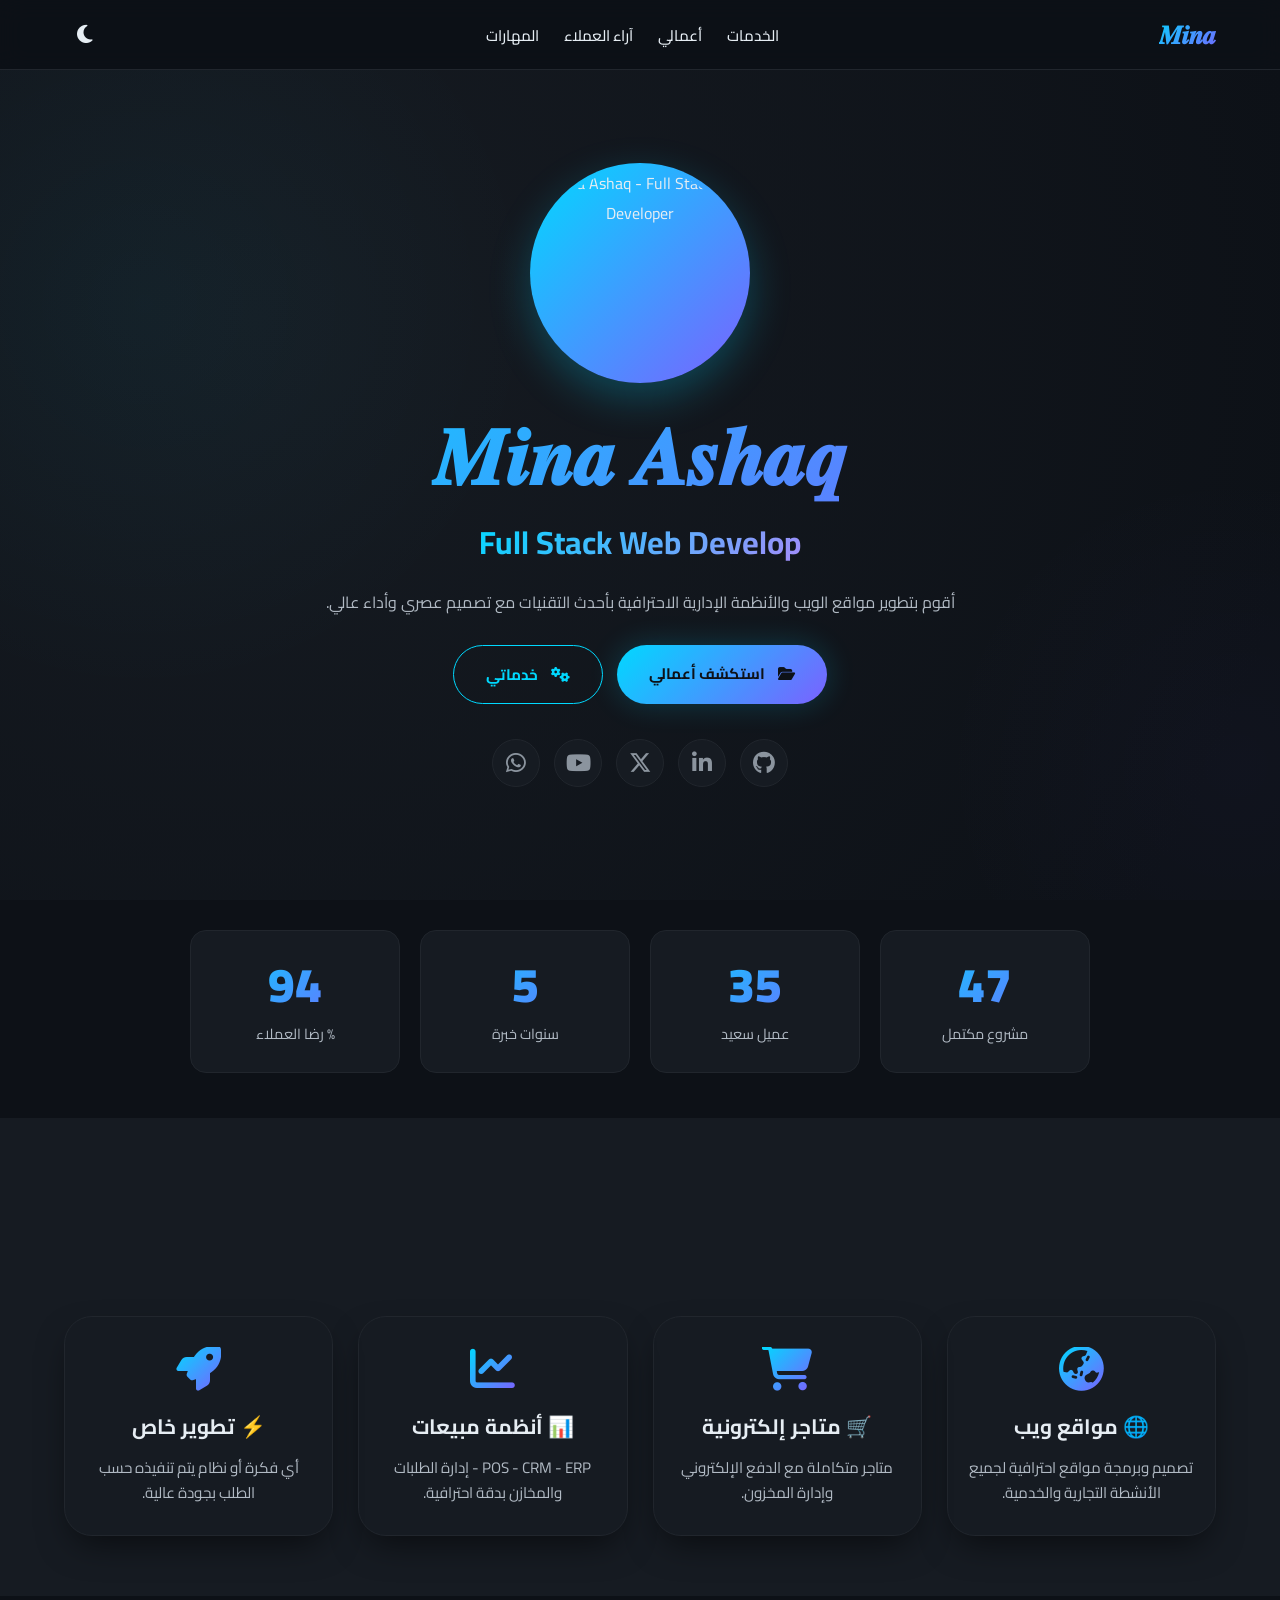
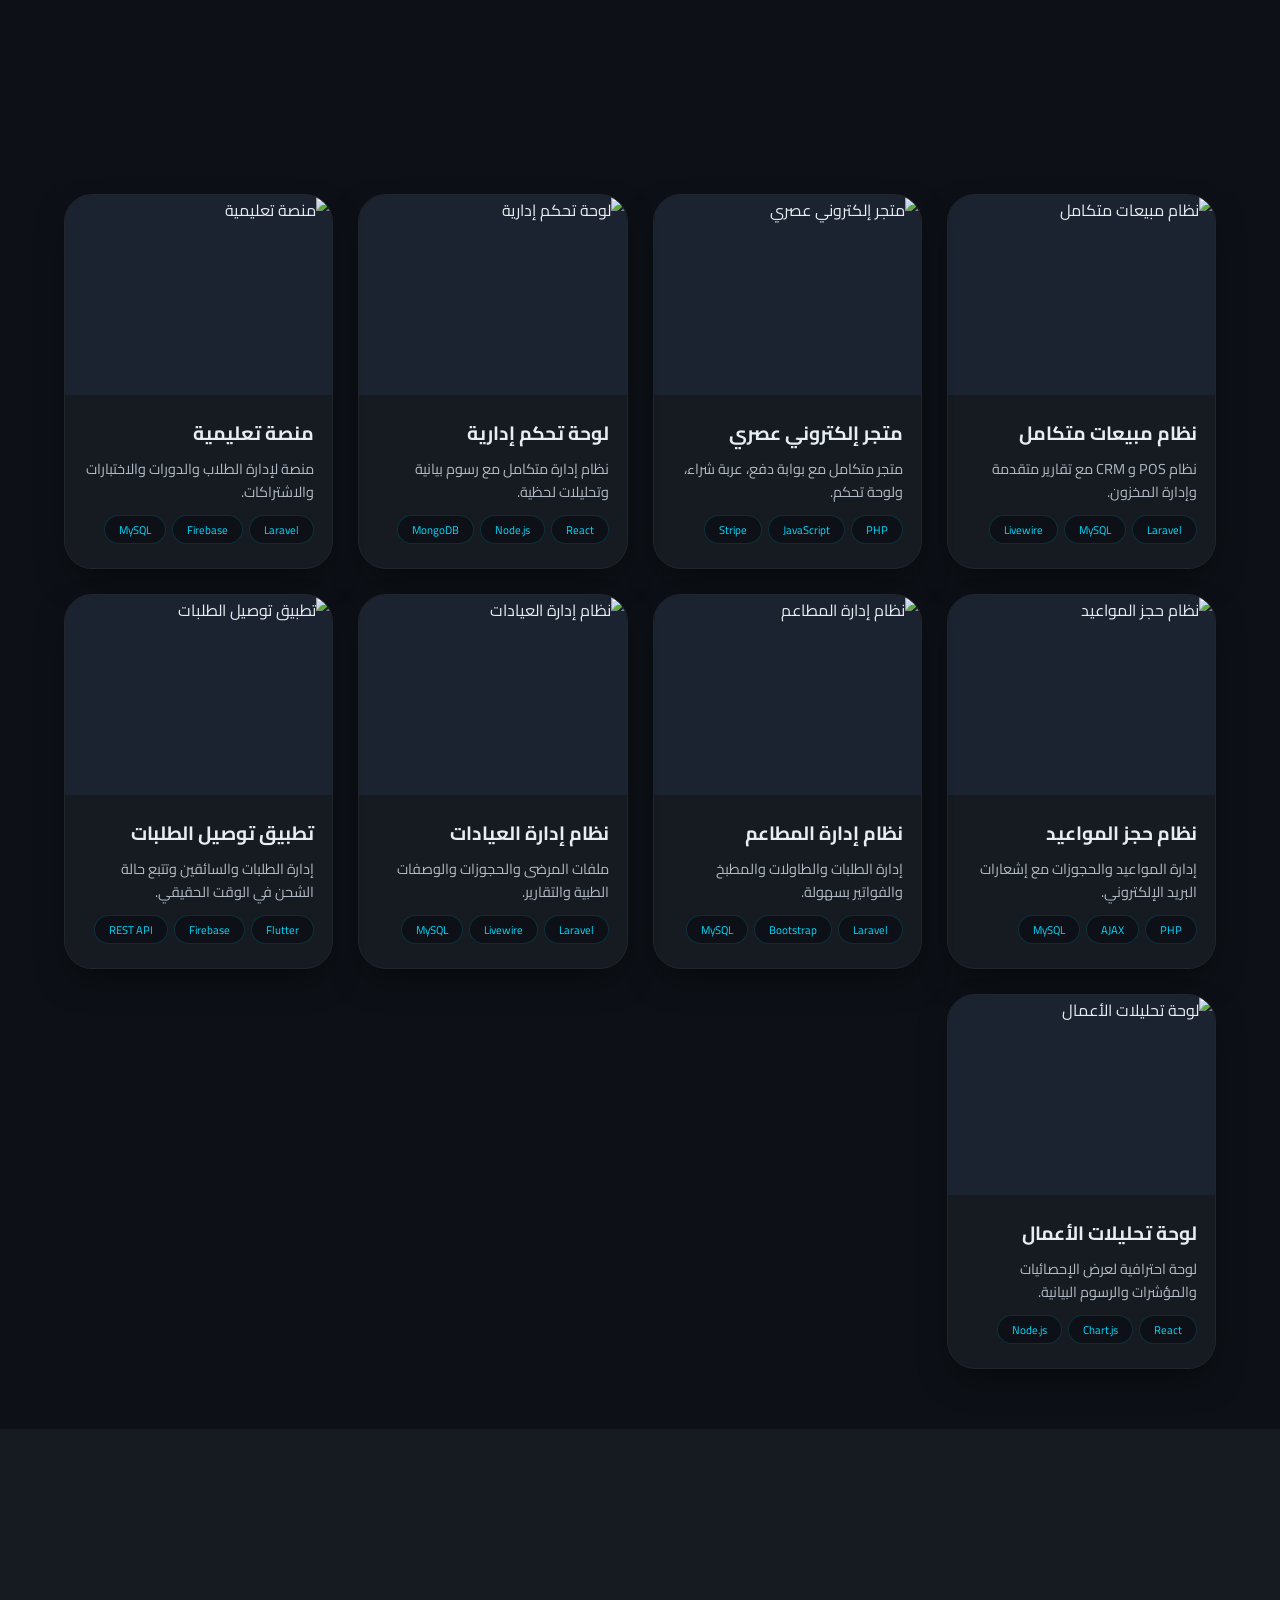
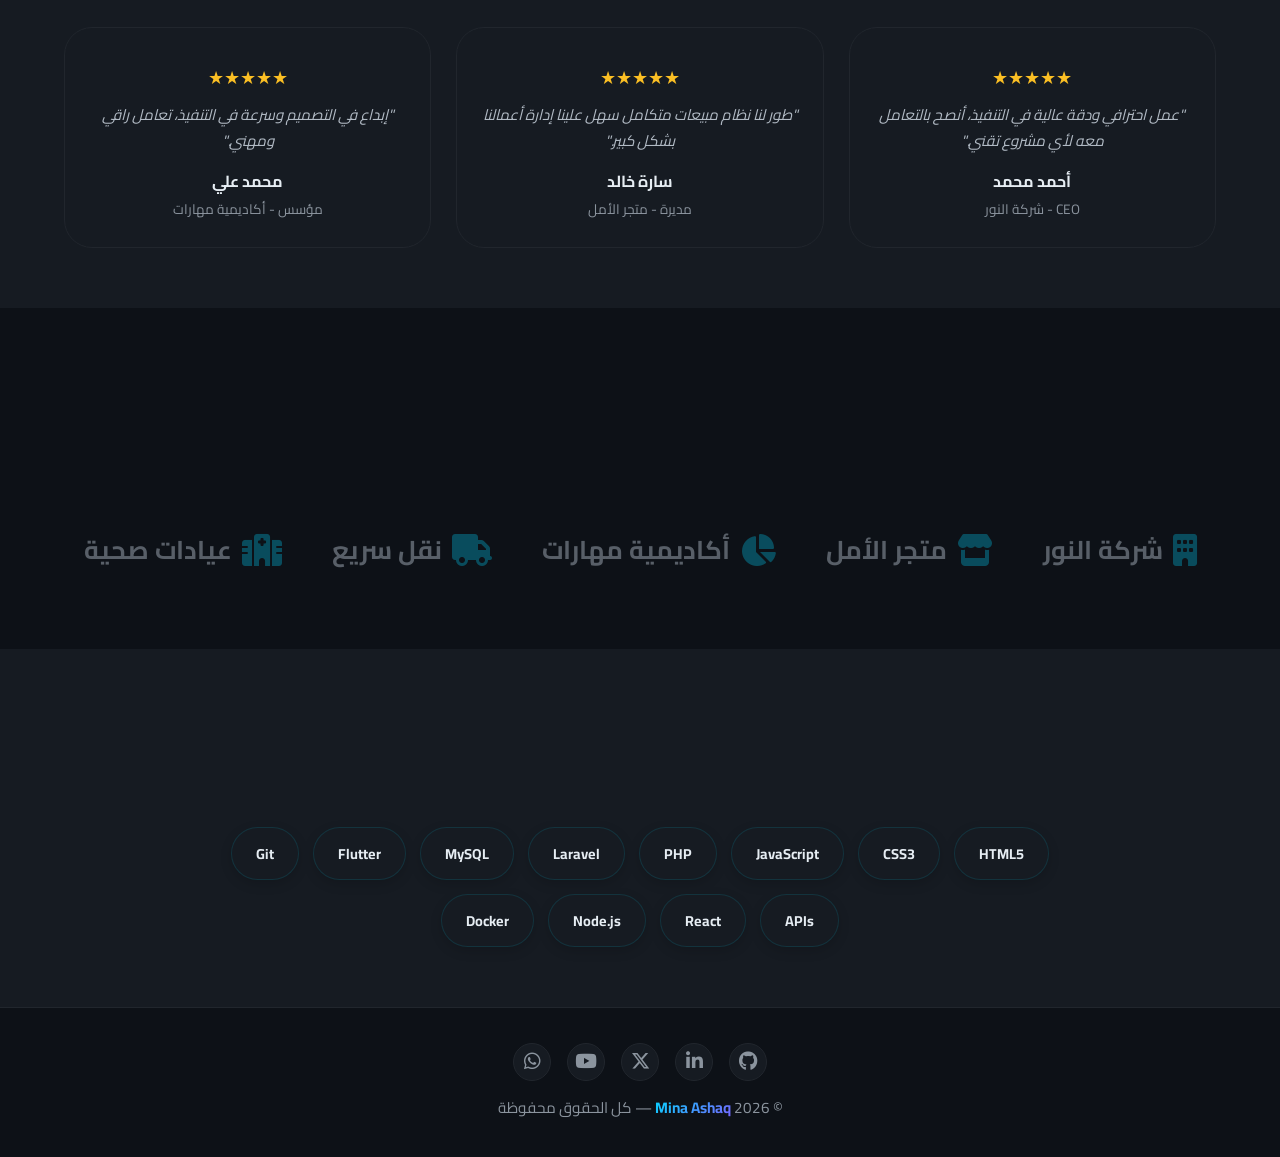
==== commit 39e3dc6f: "Update admin-dashboard.html" ====
--- a/admin-dashboard.html
+++ b/admin-dashboard.html
@@ -2,437 +2,1828 @@
 <html lang="ar" dir="rtl">
 <head>
   <meta charset="UTF-8" />
-  <meta name="viewport" content="width=device-width, initial-scale=1.0" />
-  <title>Scanner Effect Exam</title>
+  <meta name="viewport" content="width=device-width, initial-scale=1.0, maximum-scale=5.0" />
+  <title>𝑴𝒊𝒏𝒂 𝑨𝒔𝒉𝒂𝒒 | Full Stack Web Developer</title>
+  
+  <!-- ===== SEO META TAGS ===== -->
+  <meta name="description" content="Mina Ashaq - Full Stack Web Developer, متخصص في تطوير المواقع والأنظمة الإدارية الاحترافية" />
+  <meta name="keywords" content="Full Stack, Web Developer, Laravel, Flutter, React, PHP, مواقع ويب" />
+  <meta property="og:title" content="Mina Ashaq | Full Stack Developer" />
+  <meta property="og:description" content="تطوير مواقع ويب وأنظمة مبيعات احترافية بأحدث التقنيات" />
+  <meta property="og:type" content="website" />
+  <meta name="robots" content="index, follow" />
+  <meta name="theme-color" content="#0d1117" />
+  
+  <!-- Google Fonts -->
+  <link href="https://fonts.googleapis.com/css2?family=Cairo:wght@300;500;700;900&display=swap" rel="stylesheet" />
+  <!-- Font Awesome 6 (Free) -->
+  <link rel="stylesheet" href="https://cdnjs.cloudflare.com/ajax/libs/font-awesome/6.5.1/css/all.min.css" />
+  <!-- AOS Animation -->
+  <link href="https://unpkg.com/aos@2.3.1/dist/aos.css" rel="stylesheet" />
+  
   <style>
-    /* reset & base */
+    /* ============================================================
+       RESET & BASE
+    ============================================================ */
     * {
+      margin: 0;
+      padding: 0;
       box-sizing: border-box;
-      margin: 0;
+      font-family: 'Cairo', sans-serif;
+    }
+
+    :root {
+      --bg-primary: #0d1117;
+      --bg-secondary: #161b22;
+      --bg-card: #1c2330;
+      --text-primary: #e6edf3;
+      --text-secondary: #b1bac4;
+      --text-muted: #8b949e;
+      --accent: #00d9ff;
+      --accent2: #7b61ff;
+      --border-color: #21262d;
+      --shadow: 0 15px 35px -10px rgba(0, 0, 0, 0.6);
+      --transition: all 0.4s cubic-bezier(0.175, 0.885, 0.32, 1.275);
+      --nav-height: 70px;
+      --radius: 28px;
+      --radius-sm: 16px;
     }
 
     body {
-      background: #2b2b2b;
-      font-family: 'Segoe UI', Roboto, system-ui, sans-serif;
+      background: var(--bg-primary);
+      color: var(--text-primary);
+      scroll-behavior: smooth;
+      transition: background 0.4s, color 0.4s;
+      min-height: 100vh;
+      overflow-x: hidden;
+      padding-top: var(--nav-height);
+    }
+
+    body.light-mode {
+      --bg-primary: #f6f8fa;
+      --bg-secondary: #ffffff;
+      --bg-card: #f0f2f5;
+      --text-primary: #0d1117;
+      --text-secondary: #24292f;
+      --text-muted: #57606a;
+      --border-color: #d0d7de;
+      --shadow: 0 15px 35px -10px rgba(0, 0, 0, 0.08);
+    }
+
+    /* ============================================================
+       SCROLLBAR
+    ============================================================ */
+    ::-webkit-scrollbar { width: 8px; }
+    ::-webkit-scrollbar-track { background: var(--bg-primary); }
+    ::-webkit-scrollbar-thumb {
+      background: linear-gradient(135deg, var(--accent), var(--accent2));
+      border-radius: 12px;
+    }
+
+    /* ============================================================
+       PROGRESS BAR
+    ============================================================ */
+    #progress-bar {
+      position: fixed;
+      top: 0;
+      left: 0;
+      width: 0%;
+      height: 3px;
+      background: linear-gradient(90deg, var(--accent), var(--accent2));
+      z-index: 10000;
+      transition: width 0.1s;
+    }
+
+    /* ============================================================
+       NAVBAR
+    ============================================================ */
+    .navbar {
+      position: fixed;
+      top: 0;
+      left: 0;
+      right: 0;
+      height: var(--nav-height);
+      background: rgba(13, 17, 23, 0.92);
+      backdrop-filter: blur(12px);
+      -webkit-backdrop-filter: blur(12px);
+      z-index: 9999;
+      padding: 0 5%;
+      border-bottom: 1px solid var(--border-color);
+      transition: var(--transition);
+      display: flex;
+      align-items: center;
+    }
+
+    body.light-mode .navbar {
+      background: rgba(246, 248, 250, 0.92);
+    }
+
+    .nav-container {
+      display: flex;
+      justify-content: space-between;
+      align-items: center;
+      max-width: 1400px;
+      margin: 0 auto;
+      width: 100%;
+    }
+
+    .nav-logo {
+      font-size: 1.6rem;
+      font-weight: 900;
+      background: linear-gradient(135deg, var(--accent), var(--accent2));
+      -webkit-background-clip: text;
+      -webkit-text-fill-color: transparent;
+      background-clip: text;
+      text-decoration: none;
+      white-space: nowrap;
+    }
+
+    .nav-menu {
+      display: flex;
+      list-style: none;
+      gap: 25px;
+      align-items: center;
+    }
+
+    .nav-menu a {
+      color: var(--text-primary);
+      text-decoration: none;
+      font-weight: 500;
+      font-size: 0.95rem;
+      transition: 0.3s;
+      position: relative;
+      white-space: nowrap;
+    }
+
+    .nav-menu a::after {
+      content: '';
+      position: absolute;
+      bottom: -5px;
+      left: 0;
+      width: 0%;
+      height: 2px;
+      background: linear-gradient(90deg, var(--accent), var(--accent2));
+      transition: 0.3s;
+    }
+
+    .nav-menu a:hover::after {
+      width: 100%;
+    }
+    .nav-menu a:hover {
+      color: var(--accent);
+    }
+
+    .nav-actions {
+      display: flex;
+      align-items: center;
+      gap: 12px;
+    }
+
+    .theme-toggle {
+      background: transparent;
+      border: none;
+      color: var(--text-primary);
+      font-size: 1.3rem;
+      cursor: pointer;
+      transition: 0.3s;
+      padding: 8px;
+      border-radius: 50%;
+      display: flex;
+      align-items: center;
+      justify-content: center;
+      width: 42px;
+      height: 42px;
+    }
+
+    .theme-toggle:hover {
+      color: var(--accent);
+      background: rgba(0, 217, 255, 0.1);
+      transform: rotate(20deg);
+    }
+
+    .nav-toggle {
+      display: none;
+      font-size: 1.6rem;
+      color: var(--text-primary);
+      cursor: pointer;
+      transition: 0.3s;
+      padding: 8px;
+      background: transparent;
+      border: none;
+    }
+
+    .nav-toggle:hover {
+      color: var(--accent);
+    }
+
+    /* ============================================================
+       HERO
+    ============================================================ */
+    header {
+      min-height: calc(100vh - var(--nav-height));
       display: flex;
       justify-content: center;
       align-items: center;
-      min-height: 100vh;
-      margin: 20px;
-    }
-
-    /* الورقة الرئيسية */
-    .paper {
-      max-width: 860px;
-      width: 100%;
-      background: #f7f1e3;
-      padding: 24px 24px 30px;
-      border-radius: 20px;
-      box-shadow: 0 20px 50px rgba(0, 0, 0, 0.6);
-      transition: box-shadow 0.2s;
-    }
-
-    /* إطار الصورة مع تأثير الورق */
-    .exam-image-wrapper {
+      text-align: center;
+      padding: 40px 20px 60px;
+      background: radial-gradient(circle at 20% 30%, var(--bg-secondary) 0%, var(--bg-primary) 90%);
       position: relative;
       overflow: hidden;
-      border: 3px solid #b89b6b;
-      border-radius: 14px;
-      background: #e5dccd;
-      box-shadow: inset 0 0 8px rgba(0, 0, 0, 0.08);
-    }
-
-    /* الصورة + تأثير الـ scan (يُطبق عبر JS أيضاً لكن نحتفظ بالكلاس) */
-    .scan-effect {
+    }
+
+    header::before,
+    header::after {
+      content: '';
+      position: absolute;
+      border-radius: 50%;
+      animation: floatBg 25s infinite alternate;
+      pointer-events: none;
+    }
+
+    header::before {
+      width: min(800px, 80vw);
+      height: min(800px, 80vw);
+      background: radial-gradient(circle, rgba(0, 217, 255, 0.04) 0%, transparent 70%);
+      top: -20%;
+      left: -20%;
+    }
+
+    header::after {
+      width: min(600px, 60vw);
+      height: min(600px, 60vw);
+      background: radial-gradient(circle, rgba(123, 97, 255, 0.03) 0%, transparent 70%);
+      bottom: -20%;
+      right: -20%;
+      animation: floatBg 30s infinite alternate-reverse;
+    }
+
+    @keyframes floatBg {
+      0% { transform: translate(0, 0) scale(1); }
+      100% { transform: translate(60px, 40px) scale(1.3); }
+    }
+
+    .hero {
+      position: relative;
+      z-index: 2;
+      max-width: 1000px;
+      width: 100%;
+    }
+
+    .hero-avatar {
+      width: clamp(150px, 18vw, 220px);
+      height: clamp(150px, 18vw, 220px);
+      border-radius: 50%;
+      margin: 0 auto 25px;
+      background: linear-gradient(135deg, var(--accent), var(--accent2));
+      padding: 5px;
+      position: relative;
+      animation: pulse 3s ease-in-out infinite;
+      box-shadow: 0 15px 40px rgba(0, 217, 255, 0.25);
+      overflow: hidden;
+    }
+
+    @keyframes pulse {
+      0%, 100% { box-shadow: 0 0 0 0 rgba(0, 217, 255, 0.3); }
+      50% { box-shadow: 0 0 0 25px rgba(0, 217, 255, 0); }
+    }
+
+    .hero-avatar img {
+      width: 100%;
+      height: 100%;
+      border-radius: 50%;
+      object-fit: cover;
       display: block;
-      width: 100%;
-      height: auto;
-      filter: contrast(1.18) brightness(1.06) saturate(0.88) sepia(0.04) blur(0.3px);
-      transform: rotate(-0.2deg) scale(1.005);
-      transition: filter 0.2s;
-    }
-
-    /* نسيج الورق (paper fibers) فوق الصورة */
-    .exam-image-wrapper::after {
-      content: "";
+    }
+
+    .hero-avatar .status-dot {
       position: absolute;
-      inset: 0;
-      background-image: url("https://www.transparenttextures.com/patterns/paper-fibers.png");
-      opacity: 0.13;
-      mix-blend-mode: multiply;
-      pointer-events: none;
-      border-radius: 12px;
-    }
-
-    /* منطقة التحكم */
-    .controls {
+      bottom: 10px;
+      right: 10px;
+      width: 20px;
+      height: 20px;
+      background: #2da44e;
+      border-radius: 50%;
+      border: 3px solid var(--bg-primary);
+      animation: blink 2s infinite;
+    }
+
+    @keyframes blink {
+      0%, 100% { opacity: 1; }
+      50% { opacity: 0.3; }
+    }
+
+    .hero h1 {
+      font-size: clamp(2.5rem, 8vw, 5rem);
+      font-weight: 900;
+      background: linear-gradient(135deg, var(--accent), var(--accent2));
+      -webkit-background-clip: text;
+      -webkit-text-fill-color: transparent;
+      background-clip: text;
+      letter-spacing: 1px;
+      margin-bottom: 8px;
+      line-height: 1.2;
+    }
+
+    .hero .subtitle {
+      font-size: clamp(1.1rem, 2.5vw, 2rem);
+      color: var(--text-primary);
+      margin: 8px 0 16px;
+      font-weight: 500;
+      min-height: 2.5rem;
+    }
+
+    #typing {
+      font-weight: 700;
+      background: linear-gradient(135deg, var(--accent), #a78bfa);
+      -webkit-background-clip: text;
+      -webkit-text-fill-color: transparent;
+      background-clip: text;
+    }
+
+    .hero p {
+      max-width: 750px;
+      margin: 16px auto;
+      line-height: 1.8;
+      color: var(--text-secondary);
+      font-size: clamp(1rem, 1.2vw, 1.2rem);
+      padding: 0 15px;
+    }
+
+    .btn-group {
       display: flex;
       flex-wrap: wrap;
+      justify-content: center;
+      gap: 14px;
+      margin-top: 28px;
+    }
+
+    .btn {
+      display: inline-block;
+      padding: 14px 32px;
+      background: linear-gradient(135deg, var(--accent), var(--accent2));
+      color: #0d1117;
+      font-weight: 700;
+      font-size: clamp(0.95rem, 1.1vw, 1.1rem);
+      border-radius: 60px;
+      text-decoration: none;
+      transition: var(--transition);
+      box-shadow: 0 0 30px rgba(0, 217, 255, 0.2);
+      border: none;
+      cursor: pointer;
+      text-align: center;
+      min-width: 140px;
+    }
+
+    .btn:hover {
+      transform: translateY(-4px) scale(1.02);
+      box-shadow: 0 20px 50px rgba(0, 217, 255, 0.3);
+    }
+
+    .btn-outline {
+      background: transparent;
+      color: var(--accent);
+      border: 1.5px solid var(--accent);
+      box-shadow: none;
+    }
+
+    .btn-outline:hover {
+      background: var(--accent);
+      color: #0d1117;
+      box-shadow: 0 0 40px rgba(0, 217, 255, 0.2);
+    }
+
+    .social-hero {
+      margin-top: 35px;
+      display: flex;
+      justify-content: center;
+      gap: 14px;
+      flex-wrap: wrap;
+    }
+
+    .social-hero a {
+      color: var(--text-muted);
+      font-size: 1.4rem;
+      transition: 0.3s;
+      width: 48px;
+      height: 48px;
+      border-radius: 50%;
+      display: flex;
       align-items: center;
       justify-content: center;
-      gap: 18px;
-      margin-top: 22px;
-    }
-
-    /* زر الملف مخفي لكن نجعله شفاف مع تنسيق */
-    .file-label {
-      background: #3d3d3d;
-      color: #f0eadb;
-      padding: 12px 26px;
-      border-radius: 40px;
-      font-weight: 600;
+      background: var(--bg-secondary);
+      border: 1px solid var(--border-color);
+      text-decoration: none;
+    }
+
+    .social-hero a:hover {
+      color: var(--accent);
+      transform: translateY(-4px);
+      border-color: var(--accent);
+      box-shadow: 0 8px 25px rgba(0, 217, 255, 0.12);
+    }
+
+    /* ============================================================
+       SECTIONS
+    ============================================================ */
+    section {
+      padding: 60px 5%;
+      position: relative;
+    }
+
+    .section-dark {
+      background: var(--bg-secondary);
+    }
+
+    .title {
+      text-align: center;
+      font-size: clamp(2rem, 4vw, 2.6rem);
+      font-weight: 700;
+      margin-bottom: 40px;
+      color: var(--accent);
+      position: relative;
+      display: inline-block;
+      left: 50%;
+      transform: translateX(-50%);
+      width: auto;
+    }
+
+    .title::after {
+      content: '';
+      position: absolute;
+      bottom: -10px;
+      left: 0;
+      width: 70%;
+      height: 3px;
+      background: linear-gradient(90deg, var(--accent), var(--accent2), transparent);
+      border-radius: 10px;
+    }
+
+    /* ============================================================
+       STATS
+    ============================================================ */
+    .stats-grid {
+      display: grid;
+      grid-template-columns: repeat(auto-fit, minmax(150px, 1fr));
+      gap: 20px;
+      max-width: 900px;
+      margin: 0 auto 30px;
+    }
+
+    .stat-item {
+      text-align: center;
+      padding: 25px 15px;
+      background: var(--bg-secondary);
+      border-radius: var(--radius-sm);
+      border: 1px solid var(--border-color);
+      transition: var(--transition);
+    }
+
+    .stat-item:hover {
+      transform: translateY(-6px);
+      border-color: var(--accent);
+      box-shadow: 0 15px 35px rgba(0, 217, 255, 0.08);
+    }
+
+    .stat-number {
+      font-size: clamp(2.2rem, 4vw, 3rem);
+      font-weight: 900;
+      background: linear-gradient(135deg, var(--accent), var(--accent2));
+      -webkit-background-clip: text;
+      -webkit-text-fill-color: transparent;
+      background-clip: text;
+      display: block;
+      line-height: 1.2;
+    }
+
+    .stat-label {
+      color: var(--text-secondary);
+      font-size: clamp(0.9rem, 1vw, 1.1rem);
+      margin-top: 6px;
+    }
+
+    /* ============================================================
+       SERVICES CARDS
+    ============================================================ */
+    .cards {
+      display: grid;
+      grid-template-columns: repeat(auto-fit, minmax(230px, 1fr));
+      gap: 25px;
+      margin-top: 20px;
+    }
+
+    .card {
+      background: var(--bg-secondary);
+      padding: 30px 20px;
+      border-radius: var(--radius);
+      transition: var(--transition);
+      border: 1px solid var(--border-color);
+      box-shadow: var(--shadow);
+      text-align: center;
+      position: relative;
+      overflow: hidden;
+    }
+
+    .card::before {
+      content: '';
+      position: absolute;
+      top: 0;
+      left: 0;
+      right: 0;
+      height: 3px;
+      background: linear-gradient(90deg, var(--accent), var(--accent2));
+      opacity: 0;
+      transition: 0.3s;
+    }
+
+    .card:hover::before {
+      opacity: 1;
+    }
+
+    .card:hover {
+      transform: translateY(-10px);
+      border-color: var(--accent);
+      box-shadow: 0 25px 45px -15px rgba(0, 217, 255, 0.12);
+    }
+
+    .card i {
+      font-size: 2.8rem;
+      background: linear-gradient(135deg, var(--accent), var(--accent2));
+      -webkit-background-clip: text;
+      -webkit-text-fill-color: transparent;
+      background-clip: text;
+      margin-bottom: 16px;
+    }
+
+    .card h3 {
+      font-size: 1.3rem;
+      margin-bottom: 10px;
+      color: var(--text-primary);
+    }
+
+    .card p {
+      color: var(--text-secondary);
+      line-height: 1.6;
       font-size: 0.95rem;
-      letter-spacing: 0.3px;
-      cursor: pointer;
-      transition: 0.2s;
-      box-shadow: 0 4px 8px rgba(0, 0, 0, 0.2);
-      border: 1px solid #5a5a5a;
-      display: inline-flex;
+    }
+
+    /* ============================================================
+       PORTFOLIO
+    ============================================================ */
+    .portfolio-grid {
+      display: grid;
+      grid-template-columns: repeat(auto-fit, minmax(260px, 1fr));
+      gap: 25px;
+      margin-top: 20px;
+    }
+
+    .project-card {
+      background: var(--bg-secondary);
+      border-radius: var(--radius);
+      overflow: hidden;
+      border: 1px solid var(--border-color);
+      transition: var(--transition);
+      box-shadow: var(--shadow);
+    }
+
+    .project-card:hover {
+      transform: translateY(-8px);
+      border-color: var(--accent);
+      box-shadow: 0 20px 40px rgba(0, 217, 255, 0.08);
+    }
+
+    .project-img {
+      width: 100%;
+      height: 200px;
+      background: var(--bg-card);
+      display: flex;
       align-items: center;
-      gap: 8px;
-    }
-
-    .file-label:hover {
-      background: #4f4f4f;
-      transform: scale(1.02);
-      border-color: #b89b6b;
-    }
-
-    .file-label:active {
-      transform: scale(0.96);
-    }
-
-    #file {
-      display: none;
-    }
-
-    /* زر التحميل */
-    .download-btn {
-      background: #2c6e49;
-      color: white;
-      border: none;
-      padding: 12px 32px;
-      border-radius: 40px;
+      justify-content: center;
+      overflow: hidden;
+      position: relative;
+    }
+
+    .project-img img {
+      width: 100%;
+      height: 100%;
+      object-fit: cover;
+      transition: 0.5s;
+    }
+
+    .project-card:hover .project-img img {
+      transform: scale(1.04);
+    }
+
+    .project-img .overlay {
+      position: absolute;
+      top: 0;
+      left: 0;
+      right: 0;
+      bottom: 0;
+      background: rgba(0, 0, 0, 0.5);
+      display: flex;
+      align-items: center;
+      justify-content: center;
+      opacity: 0;
+      transition: 0.3s;
+    }
+
+    .project-card:hover .overlay {
+      opacity: 1;
+    }
+
+    .project-img .overlay a {
+      color: #fff;
+      font-size: 1.8rem;
+      padding: 12px 16px;
+      border-radius: 50%;
+      background: rgba(255, 255, 255, 0.1);
+      backdrop-filter: blur(5px);
+      transition: 0.3s;
+      text-decoration: none;
+    }
+
+    .project-img .overlay a:hover {
+      background: var(--accent);
+      color: #0d1117;
+      transform: scale(1.1);
+    }
+
+    .project-info {
+      padding: 20px 18px 24px;
+    }
+
+    .project-info h3 {
+      font-size: 1.2rem;
+      color: var(--text-primary);
+      margin-bottom: 6px;
+    }
+
+    .project-info p {
+      color: var(--text-secondary);
+      font-size: 0.9rem;
+      line-height: 1.6;
+      margin-bottom: 12px;
+    }
+
+    .project-tags {
+      display: flex;
+      flex-wrap: wrap;
+      gap: 6px;
+    }
+
+    .project-tags span {
+      background: var(--bg-primary);
+      padding: 3px 14px;
+      border-radius: 50px;
+      font-size: 0.7rem;
+      color: var(--accent);
+      border: 1px solid rgba(0, 217, 255, 0.15);
+    }
+
+    /* ============================================================
+       TESTIMONIALS
+    ============================================================ */
+    .testimonials-grid {
+      display: grid;
+      grid-template-columns: repeat(auto-fit, minmax(250px, 1fr));
+      gap: 25px;
+      margin-top: 20px;
+    }
+
+    .testimonial-card {
+      background: var(--bg-secondary);
+      padding: 25px 20px;
+      border-radius: var(--radius);
+      border: 1px solid var(--border-color);
+      transition: var(--transition);
+      text-align: center;
+    }
+
+    .testimonial-card:hover {
+      transform: translateY(-6px);
+      border-color: var(--accent);
+    }
+
+    .testimonial-card .stars {
+      color: #fbbf24;
+      font-size: 1.1rem;
+      margin: 8px 0;
+    }
+
+    .testimonial-card blockquote {
+      color: var(--text-secondary);
+      font-size: 0.95rem;
+      line-height: 1.7;
+      font-style: italic;
+    }
+
+    .testimonial-card .client-name {
+      color: var(--text-primary);
       font-weight: 700;
-      font-size: 1rem;
-      cursor: pointer;
-      transition: 0.2s;
-      box-shadow: 0 4px 10px rgba(44, 110, 73, 0.4);
-      letter-spacing: 0.5px;
-      border: 1px solid #3d8b5a;
-      display: inline-flex;
+      margin-top: 12px;
+    }
+
+    .testimonial-card .client-title {
+      color: var(--text-muted);
+      font-size: 0.85rem;
+    }
+
+    /* ============================================================
+       CLIENTS
+    ============================================================ */
+    .clients-grid {
+      display: flex;
+      flex-wrap: wrap;
+      justify-content: center;
+      align-items: center;
+      gap: 30px 50px;
+      margin-top: 25px;
+      padding: 15px 0;
+    }
+
+    .client-logo {
+      font-size: clamp(1.2rem, 2vw, 1.6rem);
+      font-weight: 700;
+      color: var(--text-muted);
+      opacity: 0.6;
+      transition: 0.4s;
+      display: flex;
       align-items: center;
       gap: 10px;
     }
 
-    .download-btn:hover {
-      background: #1f5a38;
-      transform: scale(1.02);
-      box-shadow: 0 6px 14px rgba(44, 110, 73, 0.6);
-    }
-
-    .download-btn:active {
-      transform: scale(0.95);
-    }
-
-    .download-btn:disabled {
+    .client-logo i {
+      font-size: clamp(1.8rem, 2.5vw, 2.2rem);
+      color: var(--accent);
       opacity: 0.5;
-      pointer-events: none;
-      filter: grayscale(0.6);
-    }
-
-    /* رسالة ترحيب عند عدم وجود صورة */
-    .placeholder-msg {
+    }
+
+    .client-logo:hover {
+      opacity: 1;
+      color: var(--text-primary);
+      transform: scale(1.04);
+    }
+    .client-logo:hover i {
+      opacity: 1;
+    }
+
+    /* ============================================================
+       SKILLS
+    ============================================================ */
+    .skills-wrapper {
+      display: flex;
+      flex-wrap: wrap;
+      justify-content: center;
+      gap: 14px;
+      max-width: 900px;
+      margin: 0 auto;
+    }
+
+    .skill {
+      background: var(--bg-secondary);
+      padding: 12px 24px;
+      border-radius: 60px;
+      color: var(--text-primary);
+      font-weight: 700;
+      font-size: clamp(0.9rem, 1vw, 1rem);
+      border: 1px solid rgba(0, 217, 255, 0.12);
+      transition: 0.35s;
+      box-shadow: 0 4px 12px rgba(0, 0, 0, 0.15);
+      cursor: default;
+    }
+
+    .skill:hover {
+      background: linear-gradient(135deg, var(--accent), var(--accent2));
+      color: #0d1117;
+      transform: scale(1.05) translateY(-2px);
+      border-color: transparent;
+      box-shadow: 0 0 35px rgba(0, 217, 255, 0.15);
+    }
+
+    /* ============================================================
+       BACK TO TOP
+    ============================================================ */
+    .back-to-top {
+      position: fixed;
+      bottom: 25px;
+      right: 25px;
+      background: linear-gradient(135deg, var(--accent), var(--accent2));
+      color: #0d1117;
+      border: none;
+      border-radius: 50%;
+      width: 50px;
+      height: 50px;
+      font-size: 1.3rem;
+      cursor: pointer;
+      opacity: 0;
+      visibility: hidden;
+      transition: all 0.4s ease;
+      box-shadow: 0 4px 20px rgba(0, 217, 255, 0.25);
+      z-index: 999;
+      display: flex;
+      align-items: center;
+      justify-content: center;
+    }
+
+    .back-to-top.visible {
+      opacity: 1;
+      visibility: visible;
+    }
+
+    .back-to-top:hover {
+      transform: translateY(-6px) scale(1.04);
+      box-shadow: 0 12px 35px rgba(0, 217, 255, 0.35);
+    }
+
+    /* ============================================================
+       FOOTER
+    ============================================================ */
+    footer {
+      padding: 35px 20px;
+      text-align: center;
+      background: var(--bg-primary);
+      border-top: 1px solid var(--border-color);
+      color: var(--text-muted);
+      font-size: 0.95rem;
+    }
+
+    footer span {
+      background: linear-gradient(135deg, var(--accent), var(--accent2));
+      -webkit-background-clip: text;
+      -webkit-text-fill-color: transparent;
+      background-clip: text;
+      font-weight: 700;
+    }
+
+    .footer-social {
       display: flex;
       justify-content: center;
+      gap: 16px;
+      margin-bottom: 12px;
+      flex-wrap: wrap;
+    }
+
+    .footer-social a {
+      color: var(--text-muted);
+      font-size: 1.2rem;
+      transition: 0.3s;
+      width: 38px;
+      height: 38px;
+      border-radius: 50%;
+      display: flex;
       align-items: center;
-      min-height: 180px;
-      background: #e8dfce;
-      color: #6a5e4b;
-      font-size: 1.2rem;
-      font-weight: 400;
-      letter-spacing: 0.5px;
-      border-radius: 12px;
-      padding: 20px;
-      text-align: center;
-      border: 2px dashed #b89b6b;
-      opacity: 0.7;
-    }
-
-    #img {
-      display: block;
-      width: 100%;
-      height: auto;
-    }
-
-    /* التكيف مع الشاشات الصغيرة */
-    @media (max-width: 600px) {
-      .paper {
-        padding: 16px;
-      }
-      .controls {
-        gap: 12px;
+      justify-content: center;
+      background: var(--bg-secondary);
+      border: 1px solid var(--border-color);
+      text-decoration: none;
+    }
+
+    .footer-social a:hover {
+      color: var(--accent);
+      transform: translateY(-3px);
+      border-color: var(--accent);
+    }
+
+    /* ============================================================
+       RESPONSIVE - محسّن بالكامل
+    ============================================================ */
+
+    /* Tablets & small laptops */
+    @media (max-width: 1024px) {
+      section {
+        padding: 50px 4%;
+      }
+    }
+
+    /* Mobile devices */
+    @media (max-width: 768px) {
+      :root {
+        --nav-height: 62px;
+      }
+
+      .nav-menu {
+        position: fixed;
+        top: var(--nav-height);
+        left: 0;
+        right: 0;
+        background: var(--bg-primary);
         flex-direction: column;
+        padding: 25px 20px;
+        gap: 16px;
+        border-bottom: 1px solid var(--border-color);
+        transform: translateY(-200%);
+        transition: 0.35s ease;
+        backdrop-filter: blur(12px);
+        -webkit-backdrop-filter: blur(12px);
+        box-shadow: 0 20px 40px rgba(0, 0, 0, 0.3);
         align-items: stretch;
-      }
-      .file-label,
-      .download-btn {
-        justify-content: center;
-        padding: 14px 16px;
-      }
-      .placeholder-msg {
-        min-height: 120px;
+        text-align: center;
+      }
+
+      .nav-menu.active {
+        transform: translateY(0);
+      }
+
+      .nav-menu a {
+        padding: 10px 0;
+        font-size: 1.05rem;
+        border-bottom: 1px solid var(--border-color);
+      }
+
+      .nav-menu a:last-child {
+        border-bottom: none;
+      }
+
+      .nav-toggle {
+        display: block;
+      }
+
+      .hero h1 {
+        font-size: 2.4rem;
+      }
+
+      .title {
+        font-size: 1.8rem;
+        margin-bottom: 30px;
+      }
+
+      .stats-grid {
+        grid-template-columns: repeat(2, 1fr);
+        gap: 14px;
+      }
+
+      .stat-item {
+        padding: 18px 10px;
+      }
+
+      .cards {
+        grid-template-columns: 1fr 1fr;
+        gap: 18px;
+      }
+
+      .portfolio-grid {
+        grid-template-columns: 1fr;
+        gap: 20px;
+      }
+
+      .testimonials-grid {
+        grid-template-columns: 1fr;
+        gap: 20px;
+      }
+
+      .project-img {
+        height: 170px;
+      }
+
+      .clients-grid {
+        gap: 20px 30px;
+      }
+
+      .client-logo {
+        font-size: 1.1rem;
+      }
+
+      .hero-avatar {
+        width: 150px;
+        height: 150px;
+      }
+
+      .hero-avatar .status-dot {
+        width: 16px;
+        height: 16px;
+        bottom: 6px;
+        right: 6px;
+      }
+
+      .btn {
+        padding: 12px 24px;
+        font-size: 0.95rem;
+        min-width: 120px;
+      }
+
+      .social-hero a {
+        width: 42px;
+        height: 42px;
+        font-size: 1.2rem;
+      }
+
+      section {
+        padding: 40px 4%;
+      }
+
+      header {
+        padding: 30px 15px 40px;
+        min-height: auto;
+      }
+
+      .hero p {
+        font-size: 0.95rem;
+        padding: 0 10px;
+      }
+
+      .skill {
+        padding: 10px 18px;
+        font-size: 0.85rem;
+      }
+
+      .back-to-top {
+        width: 44px;
+        height: 44px;
+        font-size: 1.1rem;
+        bottom: 15px;
+        right: 15px;
+      }
+    }
+
+    /* Small mobile phones */
+    @media (max-width: 480px) {
+      .cards {
+        grid-template-columns: 1fr;
+        gap: 16px;
+      }
+
+      .stats-grid {
+        grid-template-columns: 1fr 1fr;
+        gap: 10px;
+      }
+
+      .stat-number {
+        font-size: 1.8rem;
+      }
+
+      .stat-label {
+        font-size: 0.8rem;
+      }
+
+      .hero h1 {
+        font-size: 2rem;
+      }
+
+      .hero .subtitle {
         font-size: 1rem;
+        min-height: 2rem;
+      }
+
+      .btn-group {
+        flex-direction: column;
+        align-items: center;
+        gap: 10px;
+      }
+
+      .btn {
+        width: 100%;
+        max-width: 280px;
+        padding: 12px 20px;
+        font-size: 0.9rem;
+      }
+
+      .project-img {
+        height: 150px;
+      }
+
+      .project-info h3 {
+        font-size: 1.1rem;
+      }
+
+      .project-info p {
+        font-size: 0.85rem;
+      }
+
+      .footer-social a {
+        width: 34px;
+        height: 34px;
+        font-size: 1rem;
+      }
+
+      footer {
+        font-size: 0.8rem;
+        padding: 25px 15px;
+      }
+
+      .client-logo {
+        font-size: 0.95rem;
+        gap: 6px;
+      }
+
+      .client-logo i {
+        font-size: 1.4rem;
+      }
+
+      .clients-grid {
+        gap: 15px 20px;
+      }
+
+      .testimonial-card blockquote {
+        font-size: 0.9rem;
+      }
+
+      .social-hero {
+        gap: 10px;
+      }
+
+      .social-hero a {
+        width: 38px;
+        height: 38px;
+        font-size: 1rem;
+      }
+
+      .hero-avatar {
+        width: 120px;
+        height: 120px;
+      }
+
+      .skill {
+        padding: 8px 14px;
+        font-size: 0.8rem;
+      }
+
+      .skills-wrapper {
+        gap: 10px;
+      }
+
+      .back-to-top {
+        width: 40px;
+        height: 40px;
+        font-size: 1rem;
+        bottom: 12px;
+        right: 12px;
+      }
+    }
+
+    /* Landscape phones */
+    @media (max-width: 768px) and (orientation: landscape) {
+      header {
+        min-height: auto;
+        padding: 30px 15px;
+      }
+
+      .hero-avatar {
+        width: 100px;
+        height: 100px;
+      }
+
+      .hero h1 {
+        font-size: 2rem;
+      }
+
+      .hero .subtitle {
+        font-size: 1rem;
+      }
+
+      .hero p {
+        font-size: 0.9rem;
+        margin: 10px auto;
+      }
+
+      .btn {
+        padding: 10px 20px;
+        font-size: 0.85rem;
+        min-width: 100px;
+      }
+
+      .social-hero {
+        margin-top: 20px;
+      }
+
+      .social-hero a {
+        width: 36px;
+        height: 36px;
+        font-size: 1rem;
+      }
+    }
+
+    /* Very large screens */
+    @media (min-width: 1600px) {
+      section {
+        padding: 80px 10%;
+      }
+
+      .hero {
+        max-width: 1200px;
+      }
+
+      .stats-grid {
+        max-width: 1100px;
+      }
+    }
+
+    /* Reduce motion preference */
+    @media (prefers-reduced-motion: reduce) {
+      *,
+      *::before,
+      *::after {
+        animation-duration: 0.01ms !important;
+        animation-iteration-count: 1 !important;
+        transition-duration: 0.01ms !important;
+      }
+
+      .hero-avatar {
+        animation: none;
+      }
+    }
+
+    /* Print styles */
+    @media print {
+      .navbar,
+      .back-to-top,
+      #progress-bar,
+      .social-hero,
+      .footer-social {
+        display: none !important;
+      }
+
+      body {
+        padding-top: 0 !important;
+        background: #fff !important;
+        color: #000 !important;
+      }
+
+      section {
+        padding: 20px !important;
+        page-break-inside: avoid;
+      }
+
+      .card,
+      .project-card,
+      .testimonial-card {
+        border: 1px solid #ddd !important;
+        box-shadow: none !important;
       }
     }
   </style>
 </head>
+
 <body>
 
-  <div class="paper">
-    <!-- حاوية الصورة مع تأثير الورق -->
-    <div class="exam-image-wrapper" id="imageWrapper">
-      <img id="img" src="" alt="الصورة المرفوعة" style="display: none;" />
-      <div class="placeholder-msg" id="placeholder">
-        📄 اختر صورة لتفعيل تأثير الماسح الضوئي
+  <!-- ===== PROGRESS BAR ===== -->
+  <div id="progress-bar" role="progressbar" aria-label="Page progress"></div>
+
+  <!-- ===== NAVBAR ===== -->
+  <nav class="navbar" id="navbar" role="navigation" aria-label="Main navigation">
+    <div class="nav-container">
+      <a href="#home" class="nav-logo" aria-label="Mina Ashaq Home">𝑴𝒊𝒏𝒂</a>
+      <ul class="nav-menu" id="navMenu" role="menubar">
+        <li role="none"><a href="#services" role="menuitem">الخدمات</a></li>
+        <li role="none"><a href="#portfolio" role="menuitem">أعمالي</a></li>
+        <li role="none"><a href="#testimonials" role="menuitem">آراء العملاء</a></li>
+        <li role="none"><a href="#skills" role="menuitem">المهارات</a></li>
+      </ul>
+      <div class="nav-actions">
+        <button class="theme-toggle" id="themeToggle" aria-label="Toggle dark/light theme">
+          <i class="fas fa-moon" aria-hidden="true"></i>
+        </button>
+        <button class="nav-toggle" id="navToggle" aria-label="Toggle navigation menu">
+          <i class="fas fa-bars" aria-hidden="true"></i>
+        </button>
       </div>
     </div>
-
-    <!-- عناصر التحكم -->
-    <div class="controls">
-      <label for="file" class="file-label">
-        <span>📂</span> اختيار صورة
-      </label>
-      <input type="file" id="file" accept="image/*" />
-
-      <button class="download-btn" id="downloadBtn" disabled>
-        ⬇️ تحميل مع Scan
-      </button>
+  </nav>
+
+  <!-- ===== HERO ===== -->
+  <header id="home">
+    <div class="hero">
+      <div class="hero-avatar" data-aos="zoom-in" data-aos-duration="1000">
+        <img src="https://b.top4top.io/p_3855znzpv1.jpg" alt="Mina Ashaq - Full Stack Developer" loading="lazy" />
+        <div class="status-dot" aria-hidden="true"></div>
+      </div>
+      <h1 data-aos="fade-up" data-aos-delay="200">𝑴𝒊𝒏𝒂 𝑨𝒔𝒉𝒂𝒒</h1>
+      <div class="subtitle" data-aos="fade-up" data-aos-delay="300">
+        <span id="typing" aria-live="polite"></span>
+      </div>
+      <p data-aos="fade-up" data-aos-delay="400">
+        أقوم بتطوير مواقع الويب والأنظمة الإدارية الاحترافية
+        بأحدث التقنيات مع تصميم عصري وأداء عالي.
+      </p>
+      <div class="btn-group" data-aos="fade-up" data-aos-delay="500">
+        <a class="btn" href="#portfolio">
+          <i class="fas fa-folder-open" style="margin-left:10px;" aria-hidden="true"></i> استكشف أعمالي
+        </a>
+        <a class="btn btn-outline" href="#services">
+          <i class="fas fa-cogs" style="margin-left:10px;" aria-hidden="true"></i> خدماتي
+        </a>
+      </div>
+      <div class="social-hero" data-aos="fade-up" data-aos-delay="600">
+        <a href="#" aria-label="GitHub"><i class="fab fa-github" aria-hidden="true"></i></a>
+        <a href="#" aria-label="LinkedIn"><i class="fab fa-linkedin-in" aria-hidden="true"></i></a>
+        <a href="#" aria-label="Twitter"><i class="fab fa-x-twitter" aria-hidden="true"></i></a>
+        <a href="#" aria-label="YouTube"><i class="fab fa-youtube" aria-hidden="true"></i></a>
+        <a href="#" aria-label="WhatsApp"><i class="fab fa-whatsapp" aria-hidden="true"></i></a>
+      </div>
     </div>
-  </div>
-
+  </header>
+
+  <!-- ===== STATS ===== -->
+  <section style="padding-top: 30px; padding-bottom: 15px;" aria-label="Statistics">
+    <div class="stats-grid" data-aos="fade-up">
+      <div class="stat-item">
+        <span class="stat-number" data-target="50">0</span>
+        <div class="stat-label">مشروع مكتمل</div>
+      </div>
+      <div class="stat-item">
+        <span class="stat-number" data-target="35">0</span>
+        <div class="stat-label">عميل سعيد</div>
+      </div>
+      <div class="stat-item">
+        <span class="stat-number" data-target="5">0</span>
+        <div class="stat-label">سنوات خبرة</div>
+      </div>
+      <div class="stat-item">
+        <span class="stat-number" data-target="100">0</span>
+        <div class="stat-label">% رضا العملاء</div>
+      </div>
+    </div>
+  </section>
+
+  <!-- ===== SERVICES ===== -->
+  <section id="services" class="section-dark" aria-label="Services">
+    <h2 class="title" data-aos="fade-up">الخدمات</h2>
+    <div class="cards">
+      <div class="card" data-aos="fade-up" data-aos-delay="100">
+        <i class="fas fa-globe-asia" aria-hidden="true"></i>
+        <h3>🌐 مواقع ويب</h3>
+        <p>تصميم وبرمجة مواقع احترافية لجميع الأنشطة التجارية والخدمية.</p>
+      </div>
+      <div class="card" data-aos="fade-up" data-aos-delay="200">
+        <i class="fas fa-shopping-cart" aria-hidden="true"></i>
+        <h3>🛒 متاجر إلكترونية</h3>
+        <p>متاجر متكاملة مع الدفع الإلكتروني وإدارة المخزون.</p>
+      </div>
+      <div class="card" data-aos="fade-up" data-aos-delay="300">
+        <i class="fas fa-chart-line" aria-hidden="true"></i>
+        <h3>📊 أنظمة مبيعات</h3>
+        <p>POS - CRM - ERP - إدارة الطلبات والمخازن بدقة احترافية.</p>
+      </div>
+      <div class="card" data-aos="fade-up" data-aos-delay="400">
+        <i class="fas fa-rocket" aria-hidden="true"></i>
+        <h3>⚡ تطوير خاص</h3>
+        <p>أي فكرة أو نظام يتم تنفيذه حسب الطلب بجودة عالية.</p>
+      </div>
+    </div>
+  </section>
+
+  <!-- ===== PORTFOLIO ===== -->
+  <section id="portfolio" aria-label="Portfolio">
+    <h2 class="title" data-aos="fade-up">أعمالي</h2>
+    <div class="portfolio-grid">
+
+      <!-- Project 1 -->
+      <div class="project-card" data-aos="fade-up" data-aos-delay="100">
+        <div class="project-img">
+          <img src="https://f.top4top.io/p_38554xkmy1.png" alt="نظام مبيعات متكامل" loading="lazy" />
+          <div class="overlay">
+            <a href="#" aria-label="View project"><i class="fas fa-eye" aria-hidden="true"></i></a>
+          </div>
+        </div>
+        <div class="project-info">
+          <h3>نظام مبيعات متكامل</h3>
+          <p>نظام POS و CRM مع تقارير متقدمة وإدارة المخزون.</p>
+          <div class="project-tags">
+            <span>Laravel</span><span>MySQL</span><span>Livewire</span>
+          </div>
+        </div>
+      </div>
+
+      <!-- Project 2 -->
+      <div class="project-card" data-aos="fade-up" data-aos-delay="200">
+        <div class="project-img">
+          <img src="https://i.top4top.io/p_38557bqwz1.png" alt="متجر إلكتروني عصري" loading="lazy" />
+          <div class="overlay">
+            <a href="#" aria-label="View project"><i class="fas fa-eye" aria-hidden="true"></i></a>
+          </div>
+        </div>
+        <div class="project-info">
+          <h3>متجر إلكتروني عصري</h3>
+          <p>متجر متكامل مع بوابة دفع، عربة شراء، ولوحة تحكم.</p>
+          <div class="project-tags">
+            <span>PHP</span><span>JavaScript</span><span>Stripe</span>
+          </div>
+        </div>
+      </div>
+
+      <!-- Project 3 -->
+      <div class="project-card" data-aos="fade-up" data-aos-delay="300">
+        <div class="project-img">
+          <img src="https://b.top4top.io/p_3855c68ip1.png" alt="لوحة تحكم إدارية" loading="lazy" />
+          <div class="overlay">
+            <a href="#" aria-label="View project"><i class="fas fa-eye" aria-hidden="true"></i></a>
+          </div>
+        </div>
+        <div class="project-info">
+          <h3>لوحة تحكم إدارية</h3>
+          <p>نظام إدارة متكامل مع رسوم بيانية وتحليلات لحظية.</p>
+          <div class="project-tags">
+            <span>React</span><span>Node.js</span><span>MongoDB</span>
+          </div>
+        </div>
+      </div>
+
+      <!-- Project 4 -->
+      <div class="project-card" data-aos="fade-up" data-aos-delay="400">
+        <div class="project-img">
+          <img src="https://g.top4top.io/p_38556wdry1.png" alt="منصة تعليمية" loading="lazy" />
+          <div class="overlay">
+            <a href="#" aria-label="View project"><i class="fas fa-eye" aria-hidden="true"></i></a>
+          </div>
+        </div>
+        <div class="project-info">
+          <h3>منصة تعليمية</h3>
+          <p>منصة لإدارة الطلاب والدورات والاختبارات والاشتراكات.</p>
+          <div class="project-tags">
+            <span>Laravel</span><span>Firebase</span><span>MySQL</span>
+          </div>
+        </div>
+      </div>
+
+      <!-- Project 5 -->
+      <div class="project-card" data-aos="fade-up" data-aos-delay="500">
+        <div class="project-img">
+          <img src="https://e.top4top.io/p_3855eq1ry1.png" alt="نظام حجز المواعيد" loading="lazy" />
+          <div class="overlay">
+            <a href="#" aria-label="View project"><i class="fas fa-eye" aria-hidden="true"></i></a>
+          </div>
+        </div>
+        <div class="project-info">
+          <h3>نظام حجز المواعيد</h3>
+          <p>إدارة المواعيد والحجوزات مع إشعارات البريد الإلكتروني.</p>
+          <div class="project-tags">
+            <span>PHP</span><span>AJAX</span><span>MySQL</span>
+          </div>
+        </div>
+      </div>
+
+      <!-- Project 6 -->
+      <div class="project-card" data-aos="fade-up" data-aos-delay="600">
+        <div class="project-img">
+          <img src="https://l.top4top.io/p_38556u1py1.png" alt="نظام إدارة المطاعم" loading="lazy" />
+          <div class="overlay">
+            <a href="#" aria-label="View project"><i class="fas fa-eye" aria-hidden="true"></i></a>
+          </div>
+        </div>
+        <div class="project-info">
+          <h3>نظام إدارة المطاعم</h3>
+          <p>إدارة الطلبات والطاولات والمطبخ والفواتير بسهولة.</p>
+          <div class="project-tags">
+            <span>Laravel</span><span>Bootstrap</span><span>MySQL</span>
+          </div>
+        </div>
+      </div>
+
+      <!-- Project 7 -->
+      <div class="project-card" data-aos="fade-up" data-aos-delay="700">
+        <div class="project-img">
+          <img src="https://i.top4top.io/p_38557nh931.png" alt="نظام إدارة العيادات" loading="lazy" />
+          <div class="overlay">
+            <a href="#" aria-label="View project"><i class="fas fa-eye" aria-hidden="true"></i></a>
+          </div>
+        </div>
+        <div class="project-info">
+          <h3>نظام إدارة العيادات</h3>
+          <p>ملفات المرضى والحجوزات والوصفات الطبية والتقارير.</p>
+          <div class="project-tags">
+            <span>Laravel</span><span>Livewire</span><span>MySQL</span>
+          </div>
+        </div>
+      </div>
+
+      <!-- Project 8 -->
+      <div class="project-card" data-aos="fade-up" data-aos-delay="800">
+        <div class="project-img">
+          <img src="https://f.top4top.io/p_3855igesk1.png" alt="تطبيق توصيل الطلبات" loading="lazy" />
+          <div class="overlay">
+            <a href="#" aria-label="View project"><i class="fas fa-eye" aria-hidden="true"></i></a>
+          </div>
+        </div>
+        <div class="project-info">
+          <h3>تطبيق توصيل الطلبات</h3>
+          <p>إدارة الطلبات والسائقين وتتبع حالة الشحن في الوقت الحقيقي.</p>
+          <div class="project-tags">
+            <span>Flutter</span><span>Firebase</span><span>REST API</span>
+          </div>
+        </div>
+      </div>
+
+      <!-- Project 9 -->
+      <div class="project-card" data-aos="fade-up" data-aos-delay="900">
+        <div class="project-img">
+          <img src="https://d.top4top.io/p_38553fr0b1.png" alt="لوحة تحليلات الأعمال" loading="lazy" />
+          <div class="overlay">
+            <a href="#" aria-label="View project"><i class="fas fa-eye" aria-hidden="true"></i></a>
+          </div>
+        </div>
+        <div class="project-info">
+          <h3>لوحة تحليلات الأعمال</h3>
+          <p>لوحة احترافية لعرض الإحصائيات والمؤشرات والرسوم البيانية.</p>
+          <div class="project-tags">
+            <span>React</span><span>Chart.js</span><span>Node.js</span>
+          </div>
+        </div>
+      </div>
+
+    </div>
+  </section>
+
+  <!-- ===== TESTIMONIALS ===== -->
+  <section id="testimonials" class="section-dark" aria-label="Testimonials">
+    <h2 class="title" data-aos="fade-up">آراء العملاء</h2>
+    <div class="testimonials-grid">
+      <div class="testimonial-card" data-aos="fade-up" data-aos-delay="100">
+        <div class="stars" aria-hidden="true">★★★★★</div>
+        <blockquote>"عمل احترافي ودقة عالية في التنفيذ، أنصح بالتعامل معه لأي مشروع تقني."</blockquote>
+        <div class="client-name">أحمد محمد</div>
+        <div class="client-title">CEO - شركة النور</div>
+      </div>
+      <div class="testimonial-card" data-aos="fade-up" data-aos-delay="200">
+        <div class="stars" aria-hidden="true">★★★★★</div>
+        <blockquote>"طور لنا نظام مبيعات متكامل سهل علينا إدارة أعمالنا بشكل كبير."</blockquote>
+        <div class="client-name">سارة خالد</div>
+        <div class="client-title">مديرة - متجر الأمل</div>
+      </div>
+      <div class="testimonial-card" data-aos="fade-up" data-aos-delay="300">
+        <div class="stars" aria-hidden="true">★★★★★</div>
+        <blockquote>"إبداع في التصميم وسرعة في التنفيذ، تعامل راقي ومهني."</blockquote>
+        <div class="client-name">محمد علي</div>
+        <div class="client-title">مؤسس - أكاديمية مهارات</div>
+      </div>
+    </div>
+  </section>
+
+  <!-- ===== CLIENTS ===== -->
+  <section aria-label="Clients">
+    <h2 class="title" data-aos="fade-up">ثقة العملاء</h2>
+    <div class="clients-grid" data-aos="fade-up">
+      <div class="client-logo"><i class="fas fa-building" aria-hidden="true"></i> شركة النور</div>
+      <div class="client-logo"><i class="fas fa-store" aria-hidden="true"></i> متجر الأمل</div>
+      <div class="client-logo"><i class="fas fa-chart-pie" aria-hidden="true"></i> أكاديمية مهارات</div>
+      <div class="client-logo"><i class="fas fa-truck" aria-hidden="true"></i> نقل سريع</div>
+      <div class="client-logo"><i class="fas fa-hospital" aria-hidden="true"></i> عيادات صحية</div>
+    </div>
+  </section>
+
+  <!-- ===== SKILLS ===== -->
+  <section id="skills" class="section-dark" aria-label="Skills">
+    <h2 class="title" data-aos="fade-up">المهارات</h2>
+    <div class="skills-wrapper" data-aos="fade-up">
+      <span class="skill">HTML5</span>
+      <span class="skill">CSS3</span>
+      <span class="skill">JavaScript</span>
+      <span class="skill">PHP</span>
+      <span class="skill">Laravel</span>
+      <span class="skill">MySQL</span>
+      <span class="skill">Flutter</span>
+      <span class="skill">Git</span>
+      <span class="skill">APIs</span>
+      <span class="skill">React</span>
+      <span class="skill">Node.js</span>
+      <span class="skill">Docker</span>
+    </div>
+  </section>
+
+  <!-- ===== FOOTER ===== -->
+  <footer>
+    <div class="footer-social">
+      <a href="#" aria-label="GitHub"><i class="fab fa-github" aria-hidden="true"></i></a>
+      <a href="#" aria-label="LinkedIn"><i class="fab fa-linkedin-in" aria-hidden="true"></i></a>
+      <a href="#" aria-label="Twitter"><i class="fab fa-x-twitter" aria-hidden="true"></i></a>
+      <a href="#" aria-label="YouTube"><i class="fab fa-youtube" aria-hidden="true"></i></a>
+      <a href="#" aria-label="WhatsApp"><i class="fab fa-whatsapp" aria-hidden="true"></i></a>
+    </div>
+    <p>&copy; 2026 <span>Mina Ashaq</span> — كل الحقوق محفوظة</p>
+  </footer>
+
+  <!-- ===== BACK TO TOP ===== -->
+  <button class="back-to-top" id="backToTop" aria-label="Back to top">
+    <i class="fas fa-arrow-up" aria-hidden="true"></i>
+  </button>
+
+  <!-- ===== SCRIPTS ===== -->
+  <script src="https://unpkg.com/aos@2.3.1/dist/aos.js"></script>
   <script>
-    (function() {
-      // عناصر DOM
-      const fileInput = document.getElementById('file');
-      const imgElement = document.getElementById('img');
-      const placeholder = document.getElementById('placeholder');
-      const downloadBtn = document.getElementById('downloadBtn');
-      const imageWrapper = document.getElementById('imageWrapper');
-
-      // تخزين الـ data URL للصورة الحالية
-      let currentImageDataURL = null;
-      // علم بوجود صورة
-      let imageLoaded = false;
-
-      // إظهار الصورة وتطبيق تأثير الـ scan (مع إخفاء placeholder)
-      function displayImage(dataUrl) {
-        currentImageDataURL = dataUrl;
-        imgElement.src = dataUrl;
-        imgElement.style.display = 'block';
-        imgElement.classList.add('scan-effect');
-
-        // إخفاء النص المؤقت
-        if (placeholder) {
-          placeholder.style.display = 'none';
-        }
-
-        imageLoaded = true;
-        downloadBtn.disabled = false;
-      }
-
-      // معالجة رفع الملف
-      fileInput.addEventListener('change', function(e) {
-        const file = e.target.files[0];
-        if (!file) return;
-
-        // التحقق من أنه صورة
-        if (!file.type.startsWith('image/')) {
-          alert('الرجاء اختيار ملف صورة صحيح');
-          fileInput.value = '';
+    // ============================================================
+    // AOS ANIMATIONS
+    // ============================================================
+    if (typeof AOS !== 'undefined') {
+      AOS.init({
+        duration: 700,
+        once: true,
+        offset: 60,
+        disable: 'mobile'
+      });
+    }
+
+    // ============================================================
+    // TYPING EFFECT
+    // ============================================================
+    const words = [
+      "Full Stack Web Developer",
+      "HTML • CSS • JavaScript",
+      "Laravel • Flutter • React",
+      "Web Applications",
+      "Sales Systems",
+      "CRM & POS Systems"
+    ];
+
+    let i = 0,
+      j = 0,
+      current = "";
+    let isDeleting = false;
+    const el = document.getElementById("typing");
+
+    function type() {
+      if (!el) return;
+      current = words[i];
+
+      if (!isDeleting) {
+        el.innerHTML = current.substring(0, j++);
+        if (j > current.length) {
+          isDeleting = true;
+          setTimeout(type, 1400);
           return;
         }
-
-        const reader = new FileReader();
-        reader.onload = function(ev) {
-          const result = ev.target.result;
-          displayImage(result);
-        };
-
-        reader.onerror = function() {
-          alert('حدث خطأ أثناء قراءة الملف');
-          fileInput.value = '';
-        };
-
-        reader.readAsDataURL(file);
+      } else {
+        el.innerHTML = current.substring(0, j--);
+        if (j === 0) {
+          isDeleting = false;
+          i = (i + 1) % words.length;
+        }
+      }
+      setTimeout(type, isDeleting ? 35 : 90);
+    }
+
+    if (document.readyState === 'complete') {
+      type();
+    } else {
+      window.addEventListener('load', type);
+    }
+
+    // ============================================================
+    // NAVBAR TOGGLE (Mobile)
+    // ============================================================
+    const navToggle = document.getElementById('navToggle');
+    const navMenu = document.getElementById('navMenu');
+
+    if (navToggle && navMenu) {
+      navToggle.addEventListener('click', () => {
+        const isActive = navMenu.classList.toggle('active');
+        const icon = navToggle.querySelector('i');
+        if (icon) {
+          icon.className = isActive ? 'fas fa-times' : 'fas fa-bars';
+        }
+        navToggle.setAttribute('aria-expanded', isActive);
       });
 
-      // --- دالة التحميل مع تأثير "سكان" كامل (باستخدام Canvas) ---
-      function downloadScannedImage() {
-        if (!currentImageDataURL) {
-          alert('لا توجد صورة للتحميل');
-          return;
+      document.querySelectorAll('.nav-menu a').forEach(link => {
+        link.addEventListener('click', () => {
+          navMenu.classList.remove('active');
+          const icon = navToggle.querySelector('i');
+          if (icon) {
+            icon.className = 'fas fa-bars';
+          }
+          navToggle.setAttribute('aria-expanded', 'false');
+        });
+      });
+    }
+
+    // ============================================================
+    // THEME TOGGLE (Dark/Light)
+    // ============================================================
+    const themeToggle = document.getElementById('themeToggle');
+    const body = document.body;
+
+    try {
+      const savedTheme = localStorage.getItem('theme');
+      if (savedTheme === 'light') {
+        body.classList.add('light-mode');
+        if (themeToggle) {
+          themeToggle.innerHTML = '<i class="fas fa-sun" aria-hidden="true"></i>';
         }
-
-        // نستخدم Image لتحميل الصورة إلى Canvas
-        const img = new Image();
-        img.crossOrigin = 'anonymous'; // غير مطلوب لكن للأمان
-
-        img.onload = function() {
-          const canvas = document.createElement('canvas');
-          const ctx = canvas.getContext('2d');
-
-          // أبعاد الصورة الأصلية
-          const w = img.naturalWidth || img.width;
-          const h = img.naturalHeight || img.height;
-          canvas.width = w;
-          canvas.height = h;
-
-          // 1. تطبيق الفلاتر الأساسية (تباين، سطوع، تشبع، صبغة)
-          ctx.filter = 'contrast(1.2) brightness(1.08) saturate(0.9) sepia(0.03)';
-          ctx.drawImage(img, 0, 0, w, h);
-
-          // 2. إضافة نسيج ورق (paper texture) عبر blend-mode و opacity
-          //    نرسم فوقها texture شفاف باستخدام pattern (نفس الصورة الورقية)
-          const textureImg = new Image();
-          textureImg.crossOrigin = 'anonymous';
-          textureImg.src = 'https://www.transparenttextures.com/patterns/paper-fibers.png';
-
-          // لكن قد لا يتحمّل في الوقت المناسب، لذا نستخدم طريقة مباشرة:
-          // نعدّل البيكسلات بإضافة noise خفيف (محاكاة خشونة الورق)
-          // ثم نضيف تأثير الـ grain
-
-          // (أ) نأخذ بيانات البيكسل ونضيف noise خفيف
-          const imageData = ctx.getImageData(0, 0, w, h);
-          const data = imageData.data;
-
-          // نطبق noise خفيف جداً (يظهر كحبيبات ورق)
-          for (let i = 0; i < data.length; i += 4) {
-            // نطبق noise على قنوات RGB فقط (نترك alpha)
-            const noise = (Math.random() - 0.5) * 7; // بين -3.5 و +3.5
-            data[i] = Math.min(255, Math.max(0, data[i] + noise));
-            data[i + 1] = Math.min(255, Math.max(0, data[i + 1] + noise));
-            data[i + 2] = Math.min(255, Math.max(0, data[i + 2] + noise));
-          }
-
-          // نعيد البيانات المعدلة
-          ctx.putImageData(imageData, 0, 0);
-
-          // (ب) نضيف طبقة نسيج ورق (paper fibers) عبر pattern
-          //    لكن لضمان عدم تأخر التحميل، نستخدم texture جاهزة ونرسمها
-          //    بطريقة متزامنة: نخلق pattern من texture بعد تحميلها
-          const textureCanvas = document.createElement('canvas');
-          textureCanvas.width = w;
-          textureCanvas.height = h;
-          const tCtx = textureCanvas.getContext('2d');
-
-          // نرسم الـ pattern من الصورة الورقية
-          const paperPatternImg = new Image();
-          paperPatternImg.crossOrigin = 'anonymous';
-          paperPatternImg.src = 'https://www.transparenttextures.com/patterns/paper-fibers.png';
-
-          // ولكن قد لا يكون جاهزاً في onload، لذا نستخدم الأسلوب التالي:
-          // نرسم الصورة الأصلية مرة أخرى مع مزج pattern يدوياً (باستخدام drawImage مع opacity)
-          // لكن للتبسيط: نضيف تأثير الورق عبر إعادة رسم الصورة مع opacity من texture بعد تحميلها.
-          // الحل: نستخدم onload للـ pattern ونرسم فوق Canvas الأساسي
-          // لكن لضمان عمل دالة التحميل، سنستخدم طريقة متسلسلة:
-
-          // في حال لم يتحمل pattern، نستخدم Noise فقط مع تعديل طفيف (كافٍ)
-          // لكننا نضيف أيضاً تأثير "ورق" عبر رسم الصورة مرتين بطريقة blend
-
-          // الطريقة الأكثر استقراراً: نرسم الصورة مرة أخرى مع pattern
-          // نضيف الـ texture كطبقة شفافة فوق الصورة باستخدام pattern
-          const patternCanvas = document.createElement('canvas');
-          patternCanvas.width = w;
-          patternCanvas.height = h;
-          const pCtx = patternCanvas.getContext('2d');
-
-          // نرسم الصورة الأصلية (بدون filter) كخلفية
-          pCtx.drawImage(img, 0, 0, w, h);
-
-          // نضيف فوقها الـ pattern (نسيج الورق) مع opacity
-          const pat = new Image();
-          pat.crossOrigin = 'anonymous';
-          pat.src = 'https://www.transparenttextures.com/patterns/paper-fibers.png';
-
-          // نستعمل onload للتأكد من وجود texture
-          pat.onload = function() {
-            // نرسم pattern مكرر (repeat) فوق الصورة
-            const pattern = pCtx.createPattern(pat, 'repeat');
-            pCtx.globalAlpha = 0.16;
-            pCtx.fillStyle = pattern;
-            pCtx.fillRect(0, 0, w, h);
-
-            // الآن ندمج مع canvas الأساسي: نرسم patternCanvas فوق canvas الأساسي مع blend-mode
-            ctx.globalAlpha = 1.0;
-            ctx.drawImage(patternCanvas, 0, 0);
-
-            // إضافة تأثير خفيف جداً (blur أو حدة) لكن نكتفي بهذا
-
-            // تحميل الصورة النهائية
-            const link = document.createElement('a');
-            link.download = 'scan_exam.png';
-            link.href = canvas.toDataURL('image/png');
-            link.click();
+      }
+    } catch (e) {}
+
+    if (themeToggle) {
+      themeToggle.addEventListener('click', () => {
+        body.classList.toggle('light-mode');
+        const isLight = body.classList.contains('light-mode');
+        themeToggle.innerHTML = isLight ?
+          '<i class="fas fa-sun" aria-hidden="true"></i>' :
+          '<i class="fas fa-moon" aria-hidden="true"></i>';
+        try {
+          localStorage.setItem('theme', isLight ? 'light' : 'dark');
+        } catch (e) {}
+      });
+    }
+
+    // ============================================================
+    // BACK TO TOP
+    // ============================================================
+    const backToTop = document.getElementById('backToTop');
+
+    if (backToTop) {
+      window.addEventListener('scroll', () => {
+        if (window.scrollY > 400) {
+          backToTop.classList.add('visible');
+        } else {
+          backToTop.classList.remove('visible');
+        }
+      });
+
+      backToTop.addEventListener('click', () => {
+        window.scrollTo({ top: 0, behavior: 'smooth' });
+      });
+    }
+
+    // ============================================================
+    // PROGRESS BAR
+    // ============================================================
+    const progressBar = document.getElementById('progress-bar');
+
+    if (progressBar) {
+      window.addEventListener('scroll', () => {
+        const scrollTop = window.scrollY;
+        const docHeight = document.documentElement.scrollHeight - window.innerHeight;
+        const progress = docHeight > 0 ? (scrollTop / docHeight) * 100 : 0;
+        progressBar.style.width = Math.min(progress, 100) + '%';
+      });
+    }
+
+    // ============================================================
+    // STATS COUNTER
+    // ============================================================
+    const statNumbers = document.querySelectorAll('.stat-number');
+
+    if (statNumbers.length > 0) {
+      const animateStats = () => {
+        statNumbers.forEach(stat => {
+          const target = parseInt(stat.getAttribute('data-target')) || 0;
+          const step = Math.max(1, Math.floor(target / 50));
+          let current = 0;
+
+          const updateCounter = () => {
+            current += step;
+            if (current >= target) {
+              stat.textContent = target + (target > 50 ? '+' : '');
+              return;
+            }
+            stat.textContent = current;
+            requestAnimationFrame(updateCounter);
           };
 
-          // في حال فشل تحميل pattern (مهلة) نستخدم البديل: فقط noise + بعض التعديل
-          pat.onerror = function() {
-            // نستخدم ما لدينا: noise مطبق + نضيف بعض التعديلات البسيطة
-            // نعيد رسم الصورة مع إضافة شفافية بسيطة
-            ctx.globalAlpha = 0.96;
-            ctx.drawImage(img, 0, 0, w, h);
-            ctx.globalAlpha = 1.0;
-
-            // نضيف noise إضافي خفيف
-            const imgData2 = ctx.getImageData(0, 0, w, h);
-            const d2 = imgData2.data;
-            for (let i = 0; i < d2.length; i += 4) {
-              const n = (Math.random() - 0.5) * 5;
-              d2[i] = Math.min(255, Math.max(0, d2[i] + n));
-              d2[i + 1] = Math.min(255, Math.max(0, d2[i + 1] + n));
-              d2[i + 2] = Math.min(255, Math.max(0, d2[i + 2] + n));
+          updateCounter();
+        });
+      };
+
+      let statsAnimated = false;
+      const statsSection = document.querySelector('.stats-grid');
+
+      if (statsSection && 'IntersectionObserver' in window) {
+        const observer = new IntersectionObserver((entries) => {
+          entries.forEach(entry => {
+            if (entry.isIntersecting && !statsAnimated) {
+              statsAnimated = true;
+              animateStats();
             }
-            ctx.putImageData(imgData2, 0, 0);
-
-            const link = document.createElement('a');
-            link.download = 'scan_exam.png';
-            link.href = canvas.toDataURL('image/png');
-            link.click();
-          };
-
-          // نبدأ تحميل الـ pattern
-          pat.src = 'https://www.transparenttextures.com/patterns/paper-fibers.png';
-        };
-
-        img.onerror = function() {
-          alert('تعذر تحميل الصورة، يرجى المحاولة مرة أخرى');
-        };
-
-        img.src = currentImageDataURL;
-      }
-
-      // ربط زر التحميل
-      downloadBtn.addEventListener('click', downloadScannedImage);
-
-      // إعادة تعيين إذا تم اختيار ملف جديد بعد تحميل سابق
-      // (لن نحتاج لأن displayImage تعيد ضبط كل شيء)
-
-      // عند تحميل الصفحة، التأكد من أن placeholder ظاهر
-      // ويمكن إضافة صورة افتراضية للعرض (اختياري)
-      // نضيف مثال: عرض صورة تجريبية صغيرة (لتوضيح التأثير)
-      // لكن الأفضل تركها فارغة مع رسالة.
-
-      // دالة مساعدة لإعادة تعيين الحالة (اختياري)
-      function resetState() {
-        // لا نستخدمها حالياً
-      }
-
-      // (اختياري) إذا أراد المستخدم معاينة الصورة بدون رفع ملف
-      // نضيف صورة تجريبية بشكل تلقائي؟ لكن الأفضل تركها للمستخدم.
-
-      console.log('Scanner Effect Exam جاهز');
-    })();
+          });
+        }, { threshold: 0.3 });
+        observer.observe(statsSection);
+      } else {
+        setTimeout(animateStats, 1000);
+      }
+    }
+
+    // ============================================================
+    // SMOOTH SCROLL FOR NAV LINKS
+    // ============================================================
+    document.querySelectorAll('a[href^="#"]:not([href="#"])').forEach(anchor => {
+      anchor.addEventListener('click', function(e) {
+        const href = this.getAttribute('href');
+        if (!href || href === '#') return;
+        e.preventDefault();
+        const target = document.querySelector(href);
+        if (target) {
+          const navHeight = document.querySelector('.navbar')?.offsetHeight || 70;
+          const targetPosition = target.getBoundingClientRect().top + window.pageYOffset - navHeight;
+          window.scrollTo({ top: Math.max(0, targetPosition), behavior: 'smooth' });
+        }
+      });
+    });
+
+    // ============================================================
+    // NAVBAR SCROLL EFFECT
+    // ============================================================
+    const navbar = document.getElementById('navbar');
+
+    if (navbar) {
+      window.addEventListener('scroll', () => {
+        const scrollY = window.scrollY;
+        if (scrollY > 60) {
+          navbar.style.boxShadow = '0 2px 30px rgba(0,0,0,0.25)';
+        } else {
+          navbar.style.boxShadow = 'none';
+        }
+      });
+    }
+
+    console.log('🚀 Mina Ashaq Portfolio - All systems ready!');
   </script>
+
 </body>
 </html>
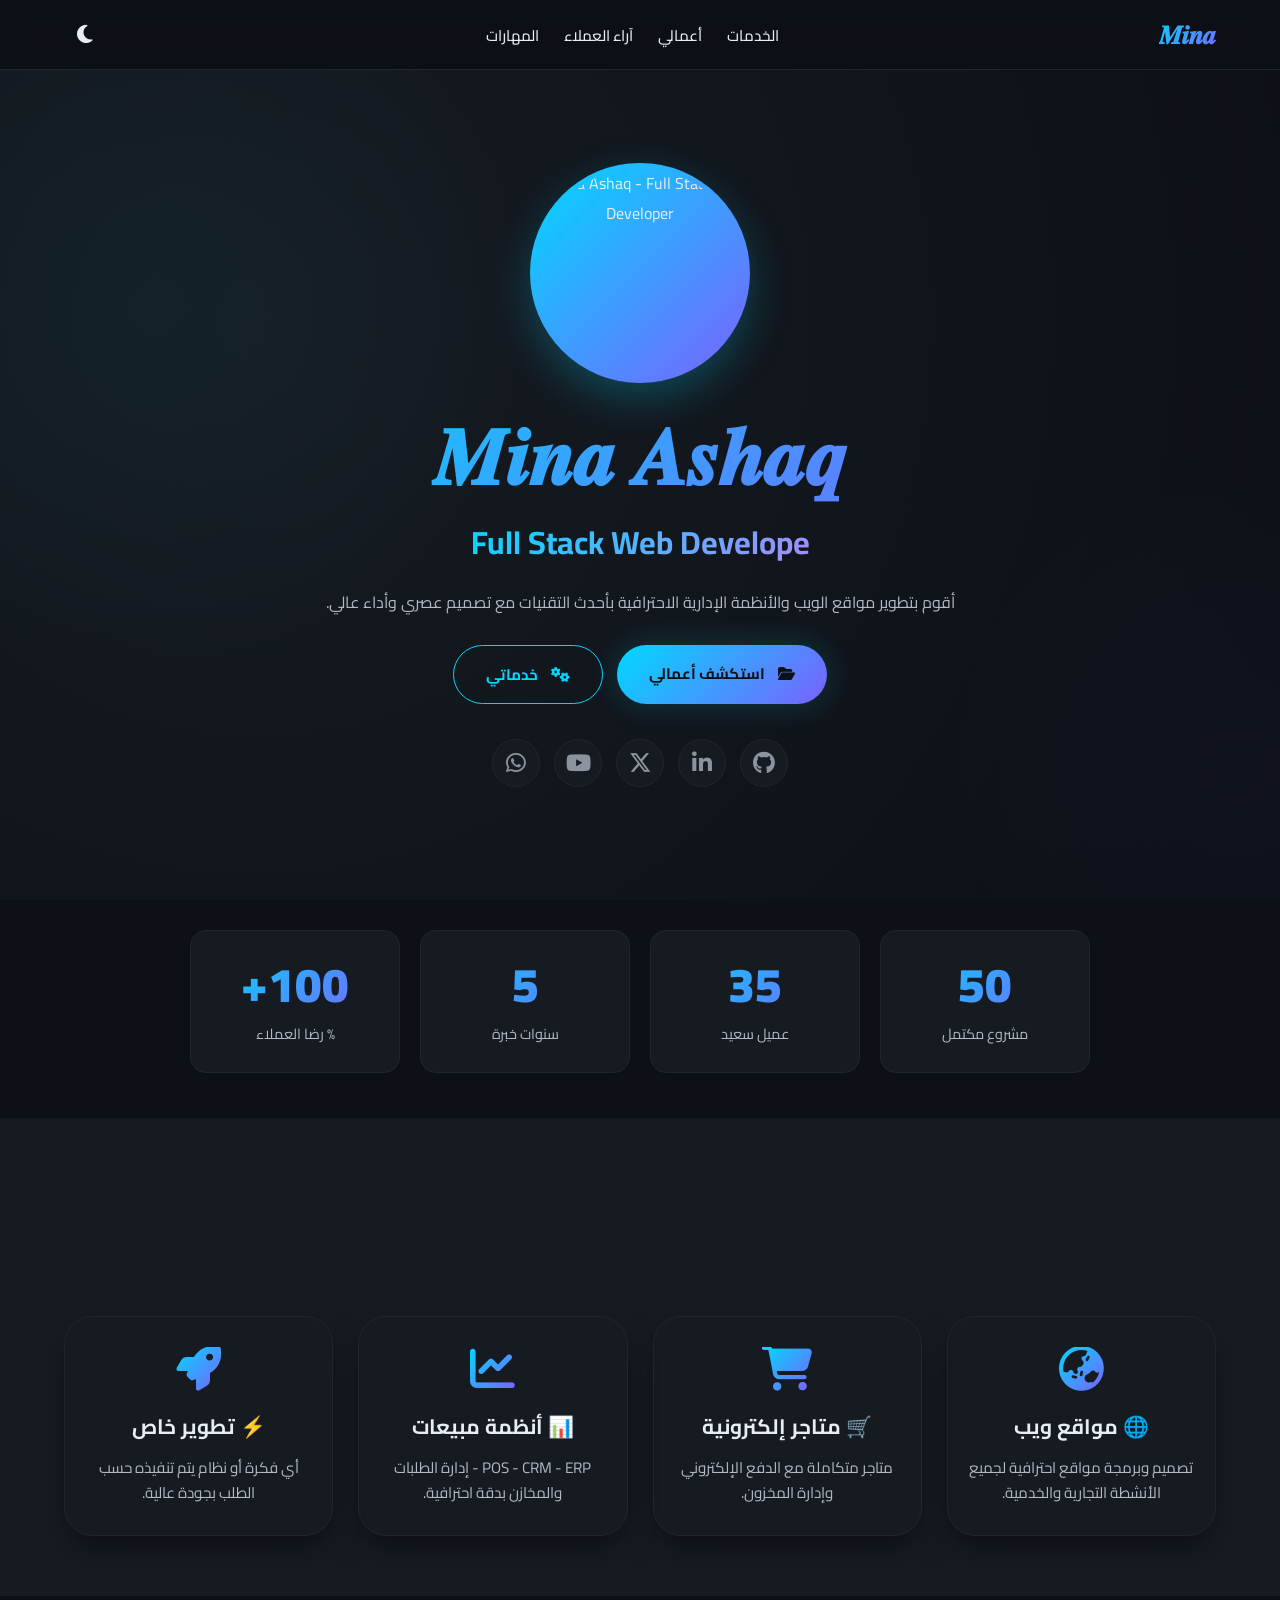
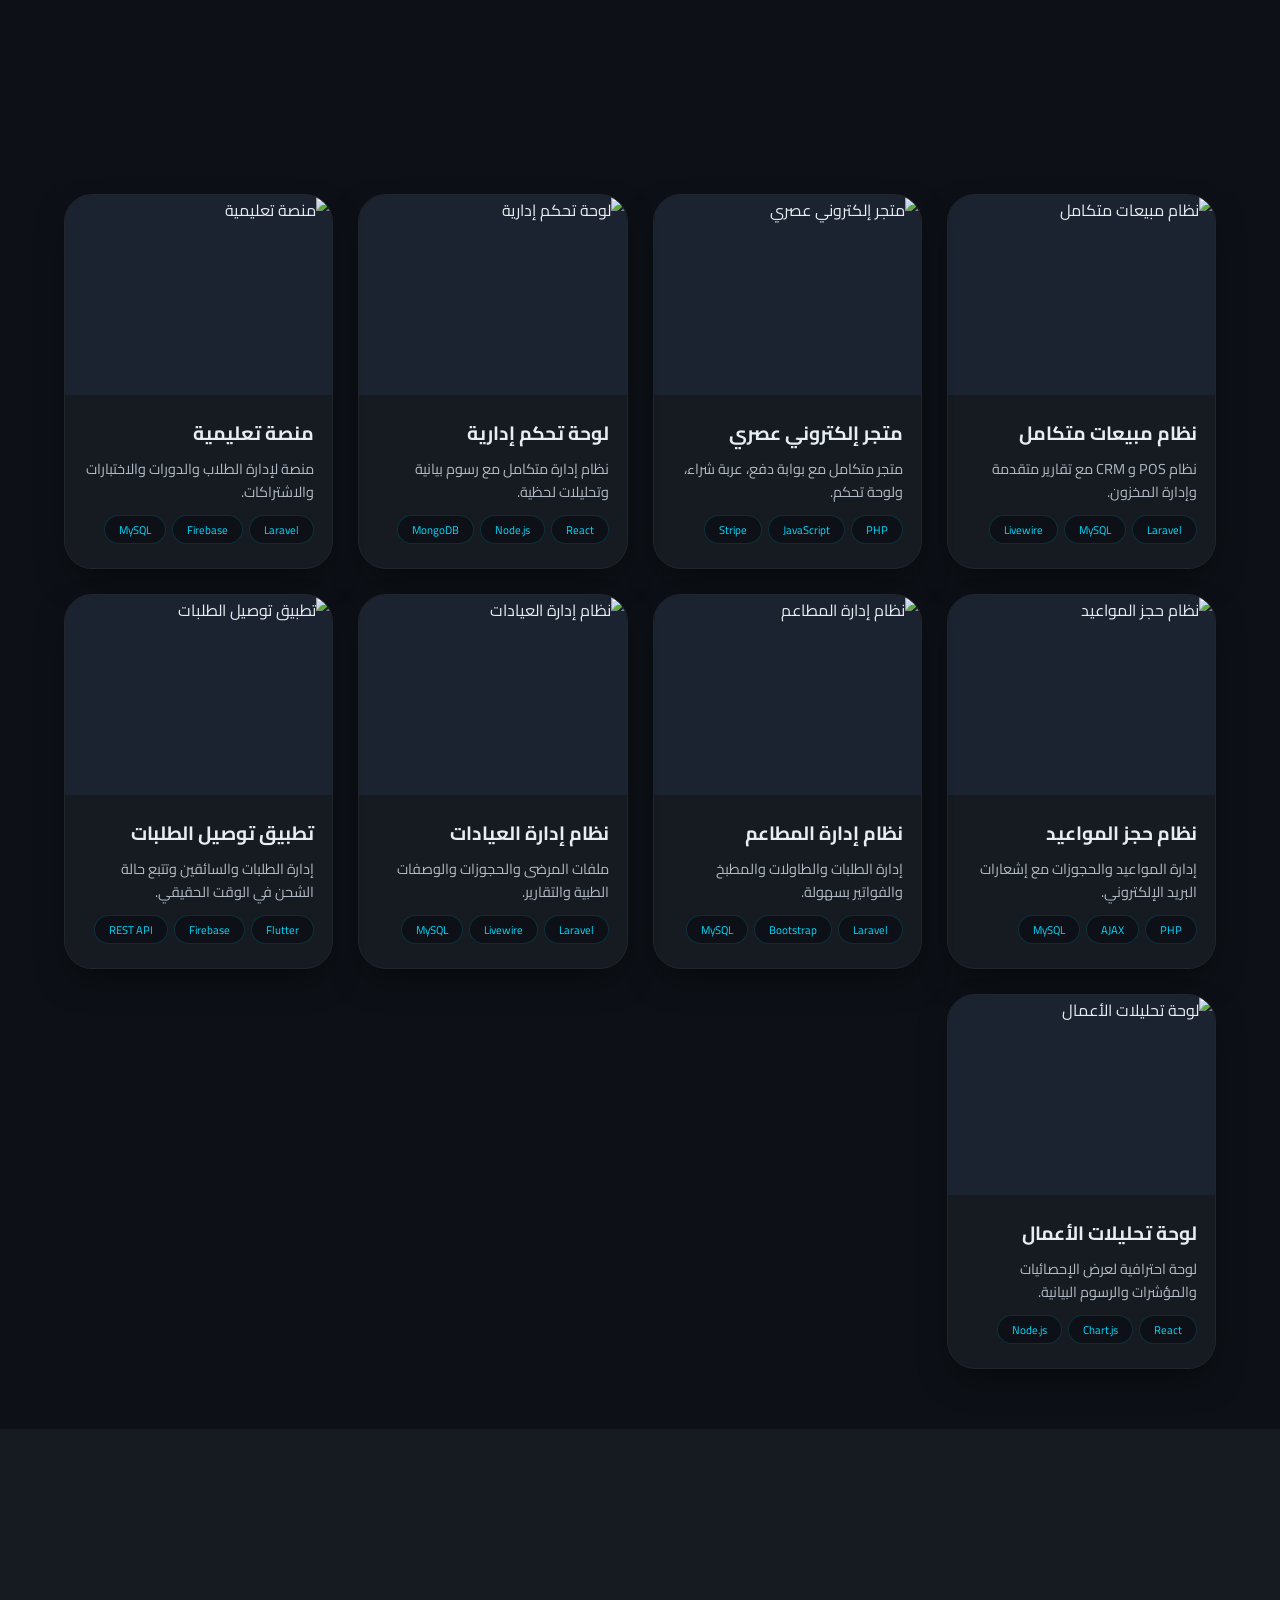
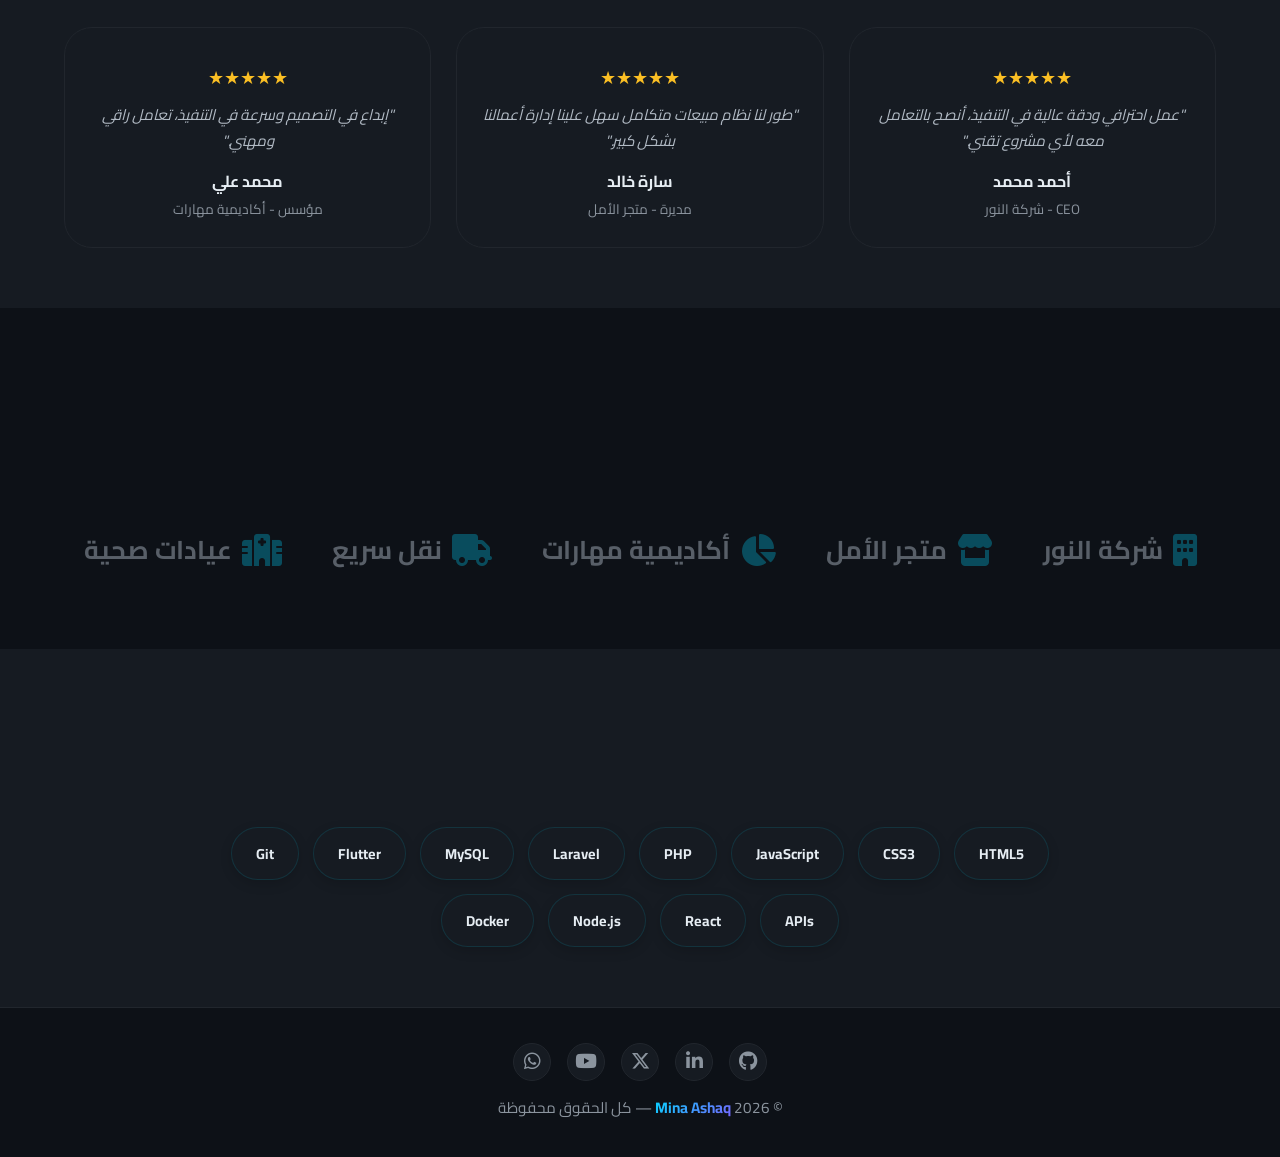
==== commit 5ee088d1: "Update admin-dashboard.html" ====
--- a/admin-dashboard.html
+++ b/admin-dashboard.html
@@ -1279,13 +1279,18 @@
     </div>
   </nav>
 
-  <!-- ===== HERO ===== -->
-  <header id="home">
-    <div class="hero">
-      <div class="hero-avatar" data-aos="zoom-in" data-aos-duration="1000">
-        <img src="https://b.top4top.io/p_3855znzpv1.jpg" alt="Mina Ashaq - Full Stack Developer" loading="lazy" />
-        <div class="status-dot" aria-hidden="true"></div>
-      </div>
+<!-- ===== HERO ===== -->
+<header id="home">
+  <div class="hero">
+    <div class="hero-avatar" data-aos="zoom-in" data-aos-duration="1000">
+      <img
+        src="./images/profile.jpg"
+        alt="Mina Ashaq - Full Stack Developer"
+        loading="eager"
+        fetchpriority="high"
+      />
+      <div class="status-dot" aria-hidden="true"></div>
+    </div>
       <h1 data-aos="fade-up" data-aos-delay="200">𝑴𝒊𝒏𝒂 𝑨𝒔𝒉𝒂𝒒</h1>
       <div class="subtitle" data-aos="fade-up" data-aos-delay="300">
         <span id="typing" aria-live="polite"></span>
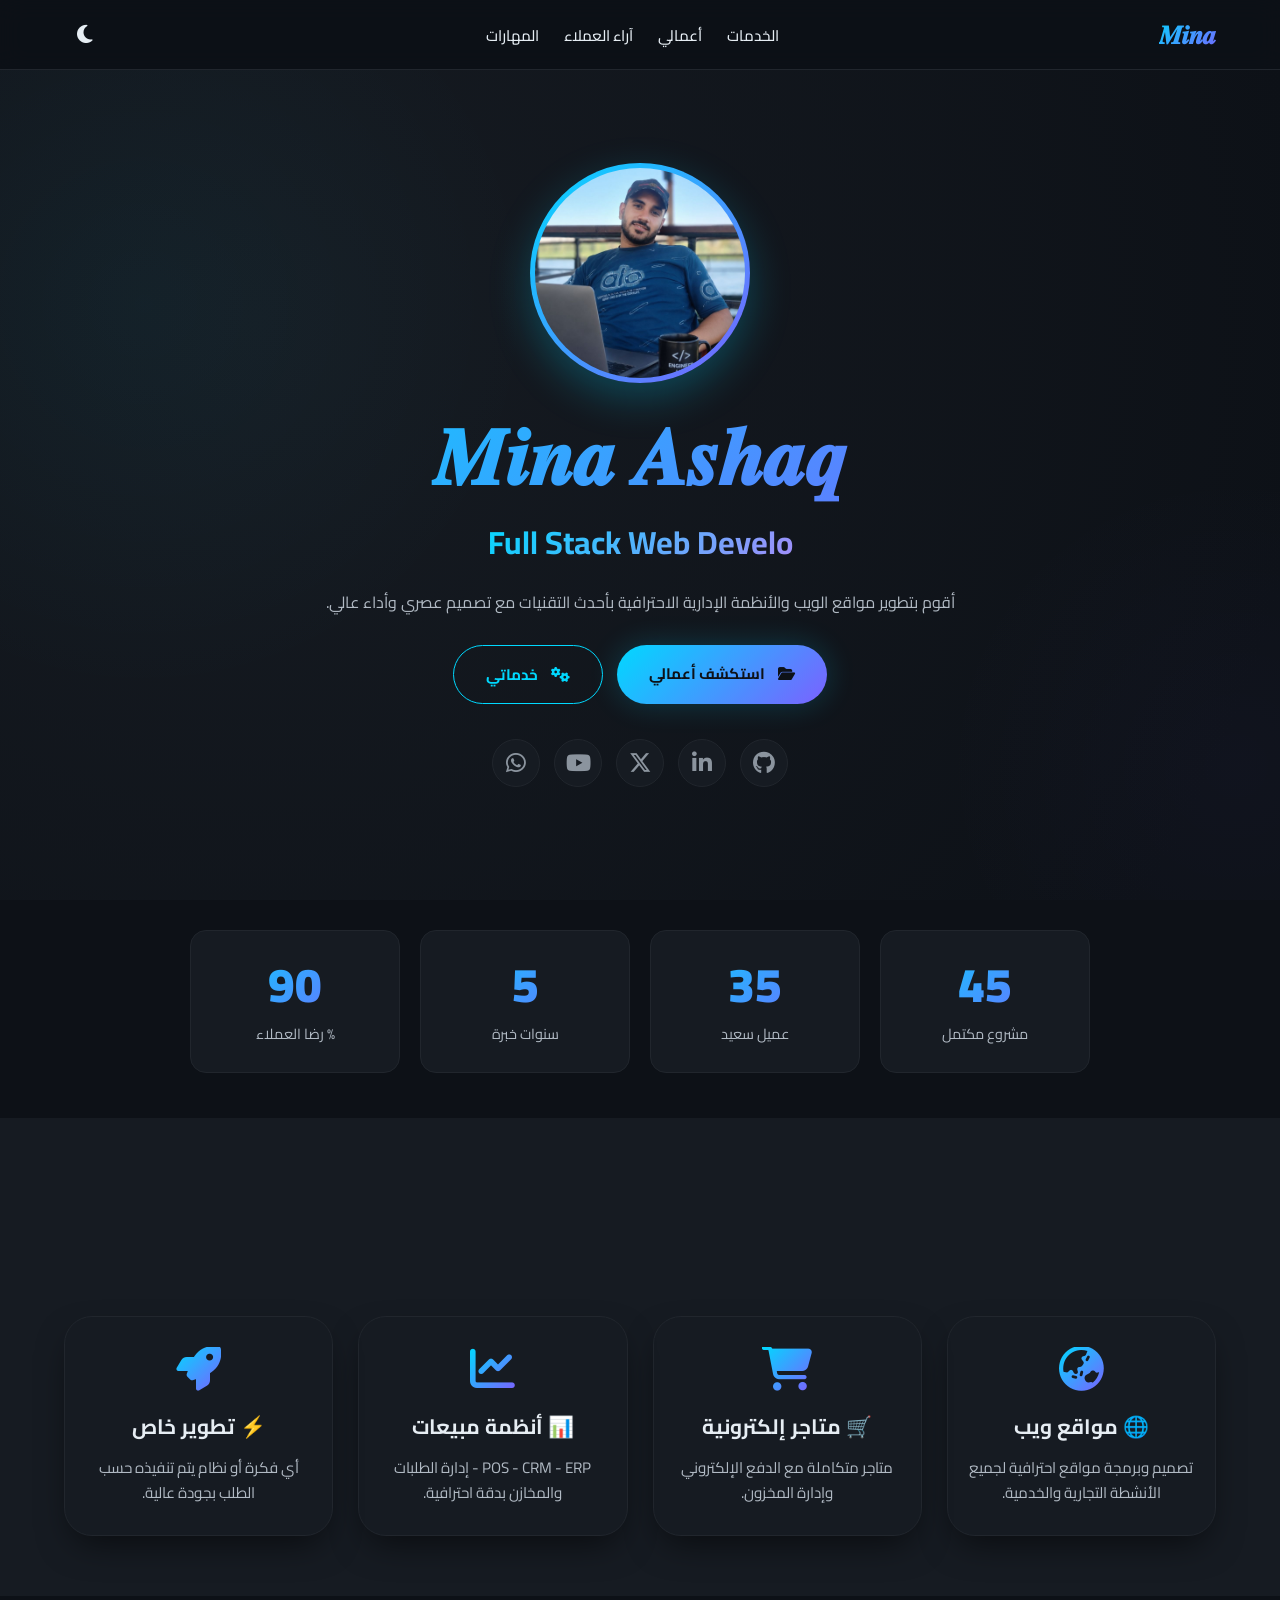
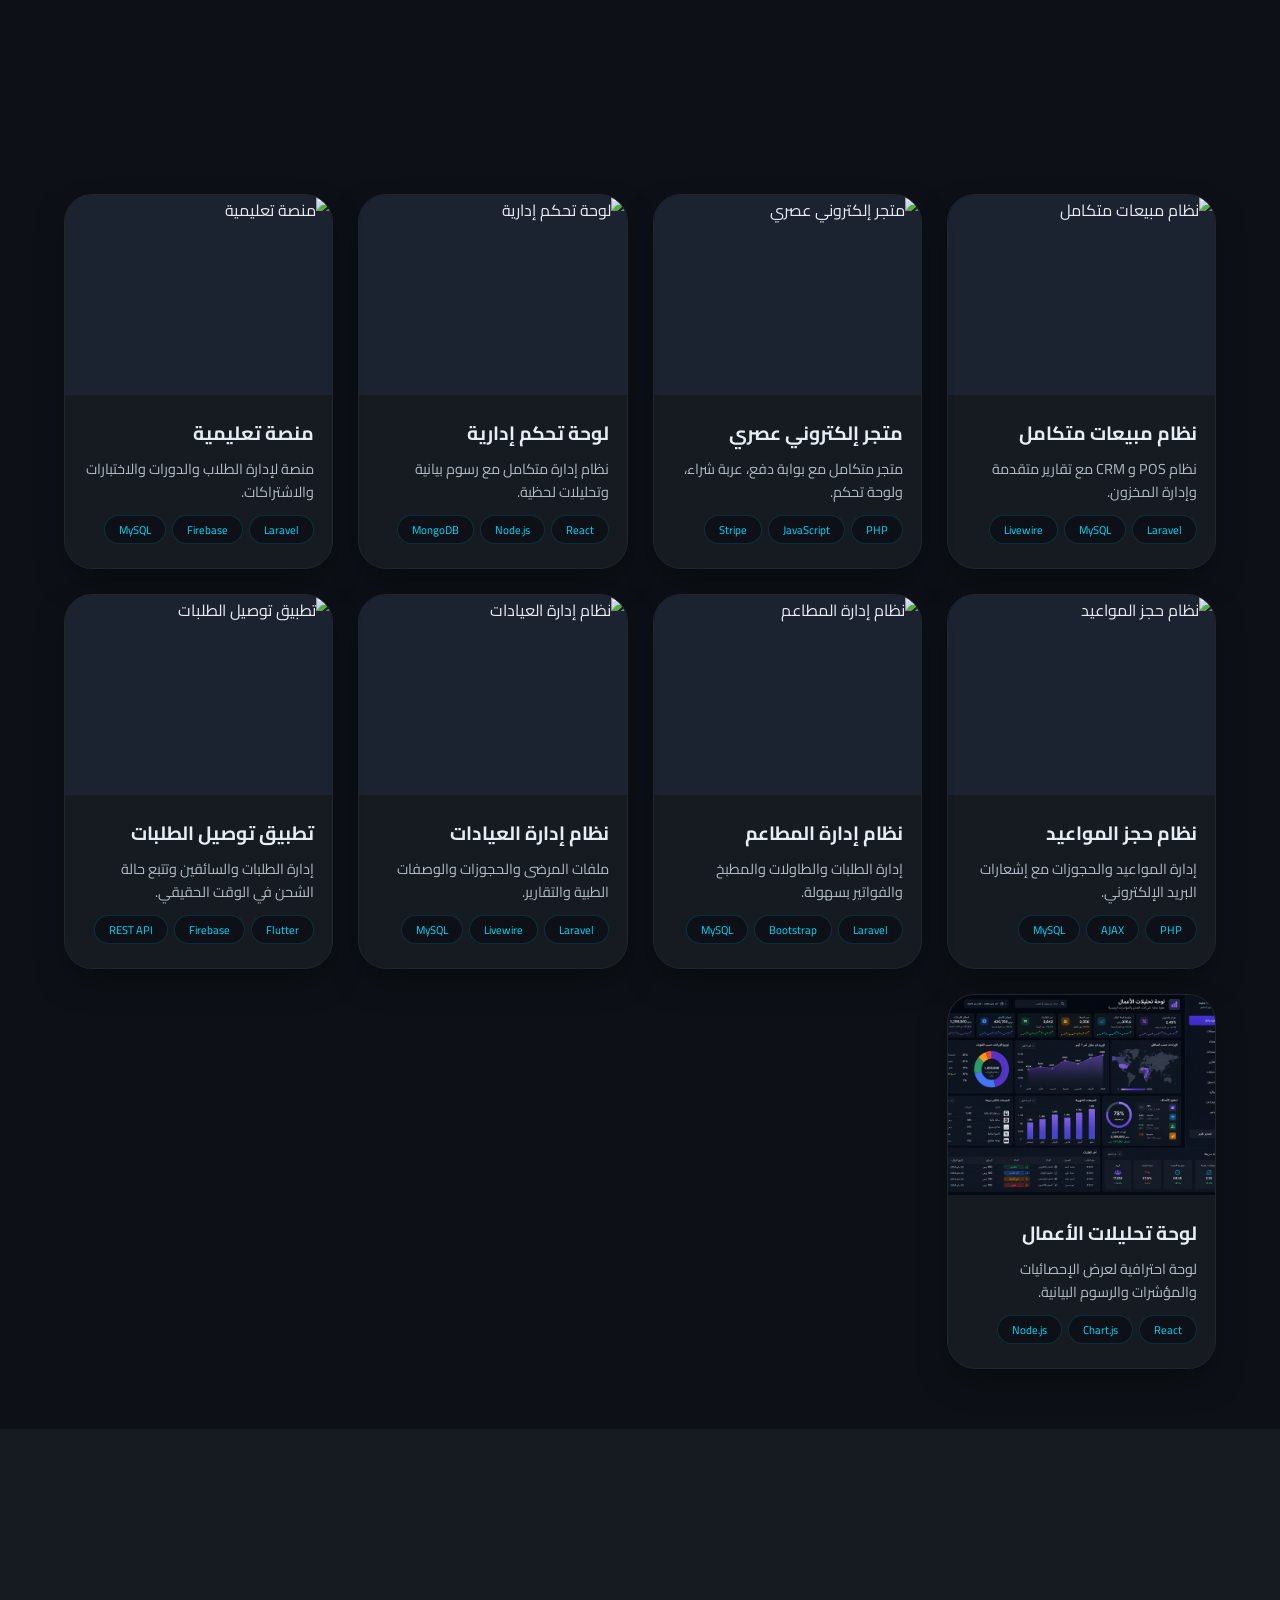
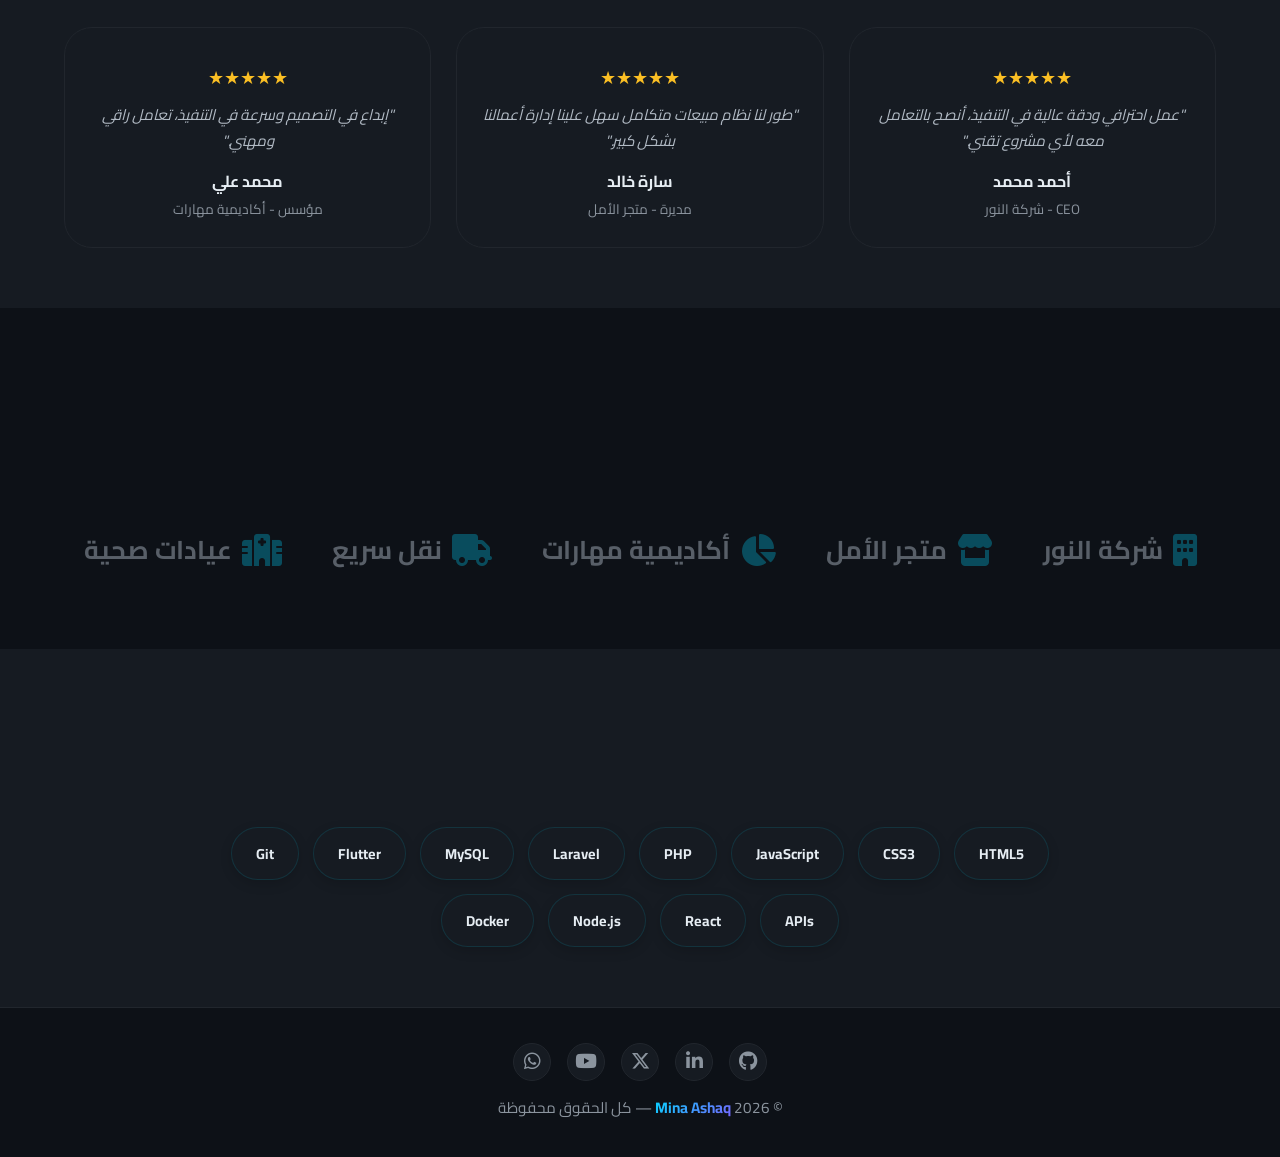
==== commit 4808731a: "Update admin-dashboard.html" ====
--- a/admin-dashboard.html
+++ b/admin-dashboard.html
@@ -1510,7 +1510,7 @@
       <!-- Project 9 -->
       <div class="project-card" data-aos="fade-up" data-aos-delay="900">
         <div class="project-img">
-          <img src="https://d.top4top.io/p_38553fr0b1.png" alt="لوحة تحليلات الأعمال" loading="lazy" />
+          <img src="images/ChatGPT Image Jul 23, 2026, 02_28_29 AM.png" alt="لوحة تحليلات الأعمال" loading="lazy" />
           <div class="overlay">
             <a href="#" aria-label="View project"><i class="fas fa-eye" aria-hidden="true"></i></a>
           </div>
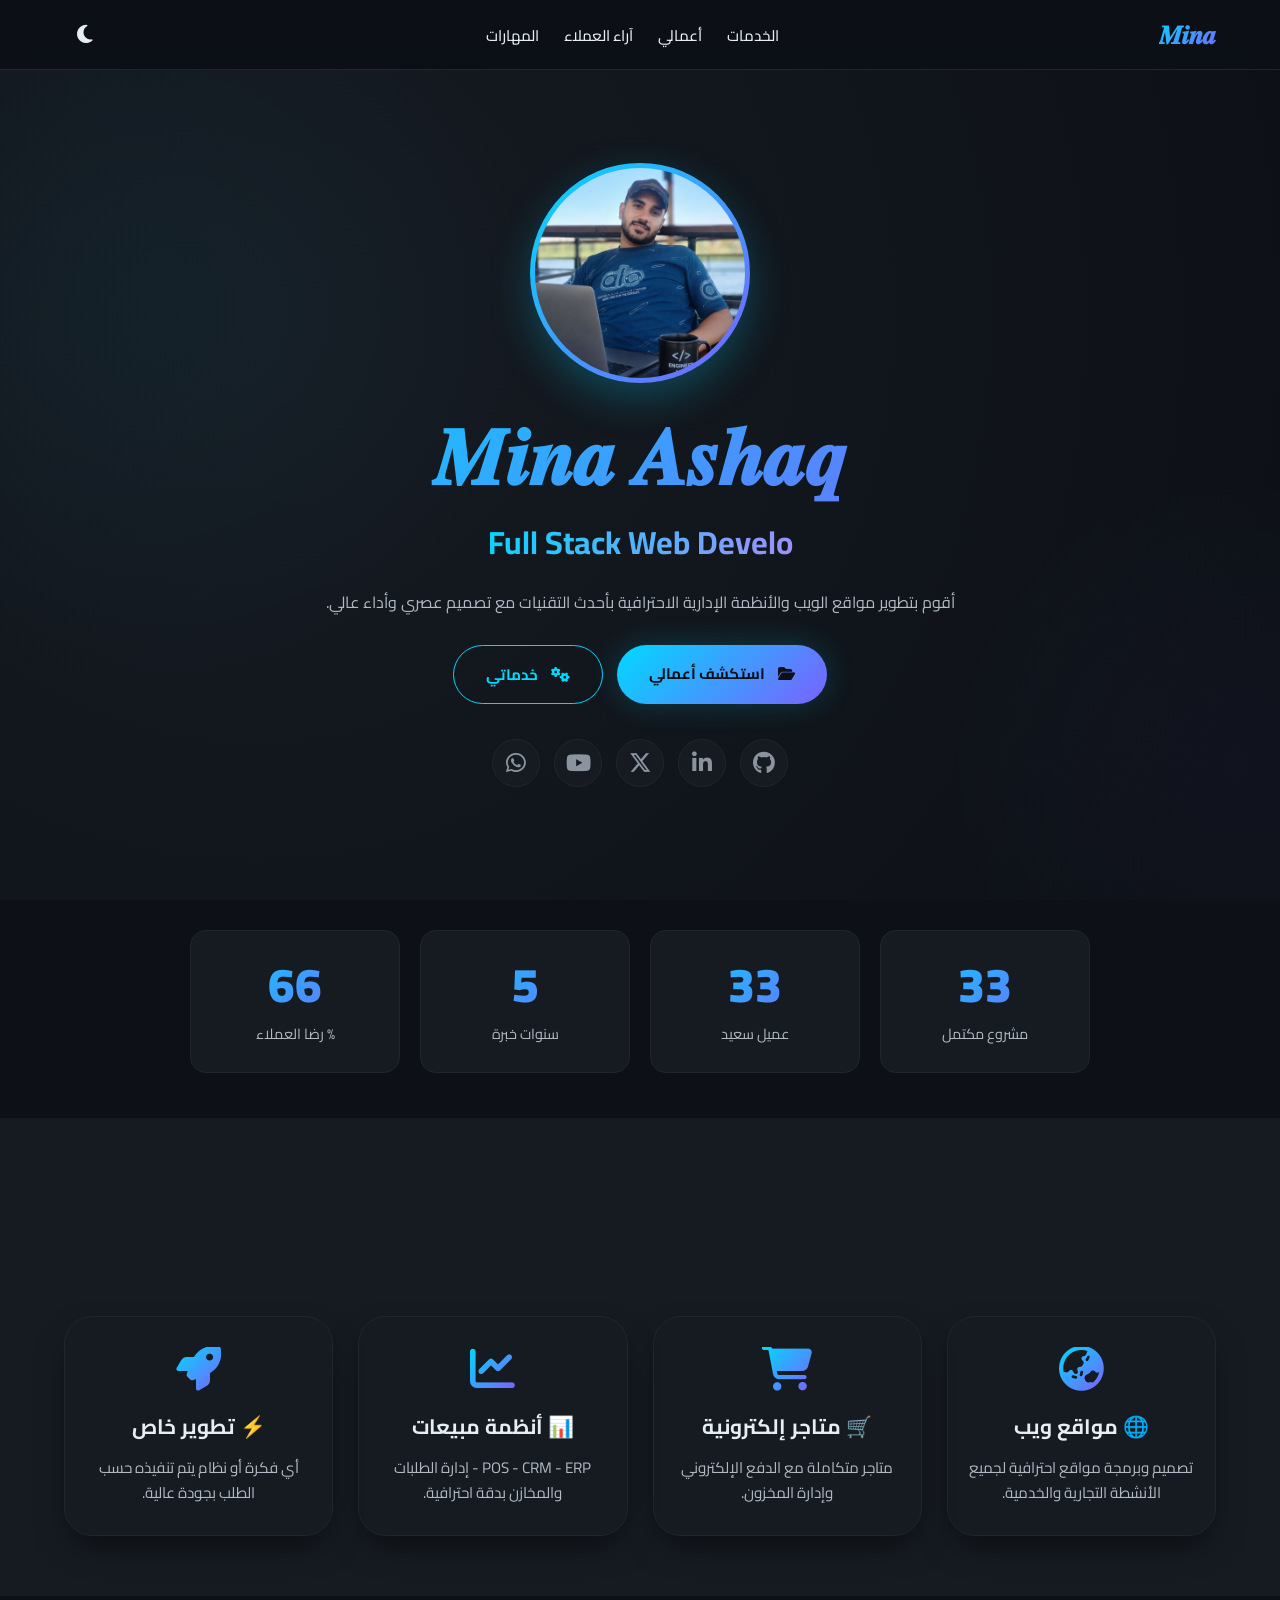
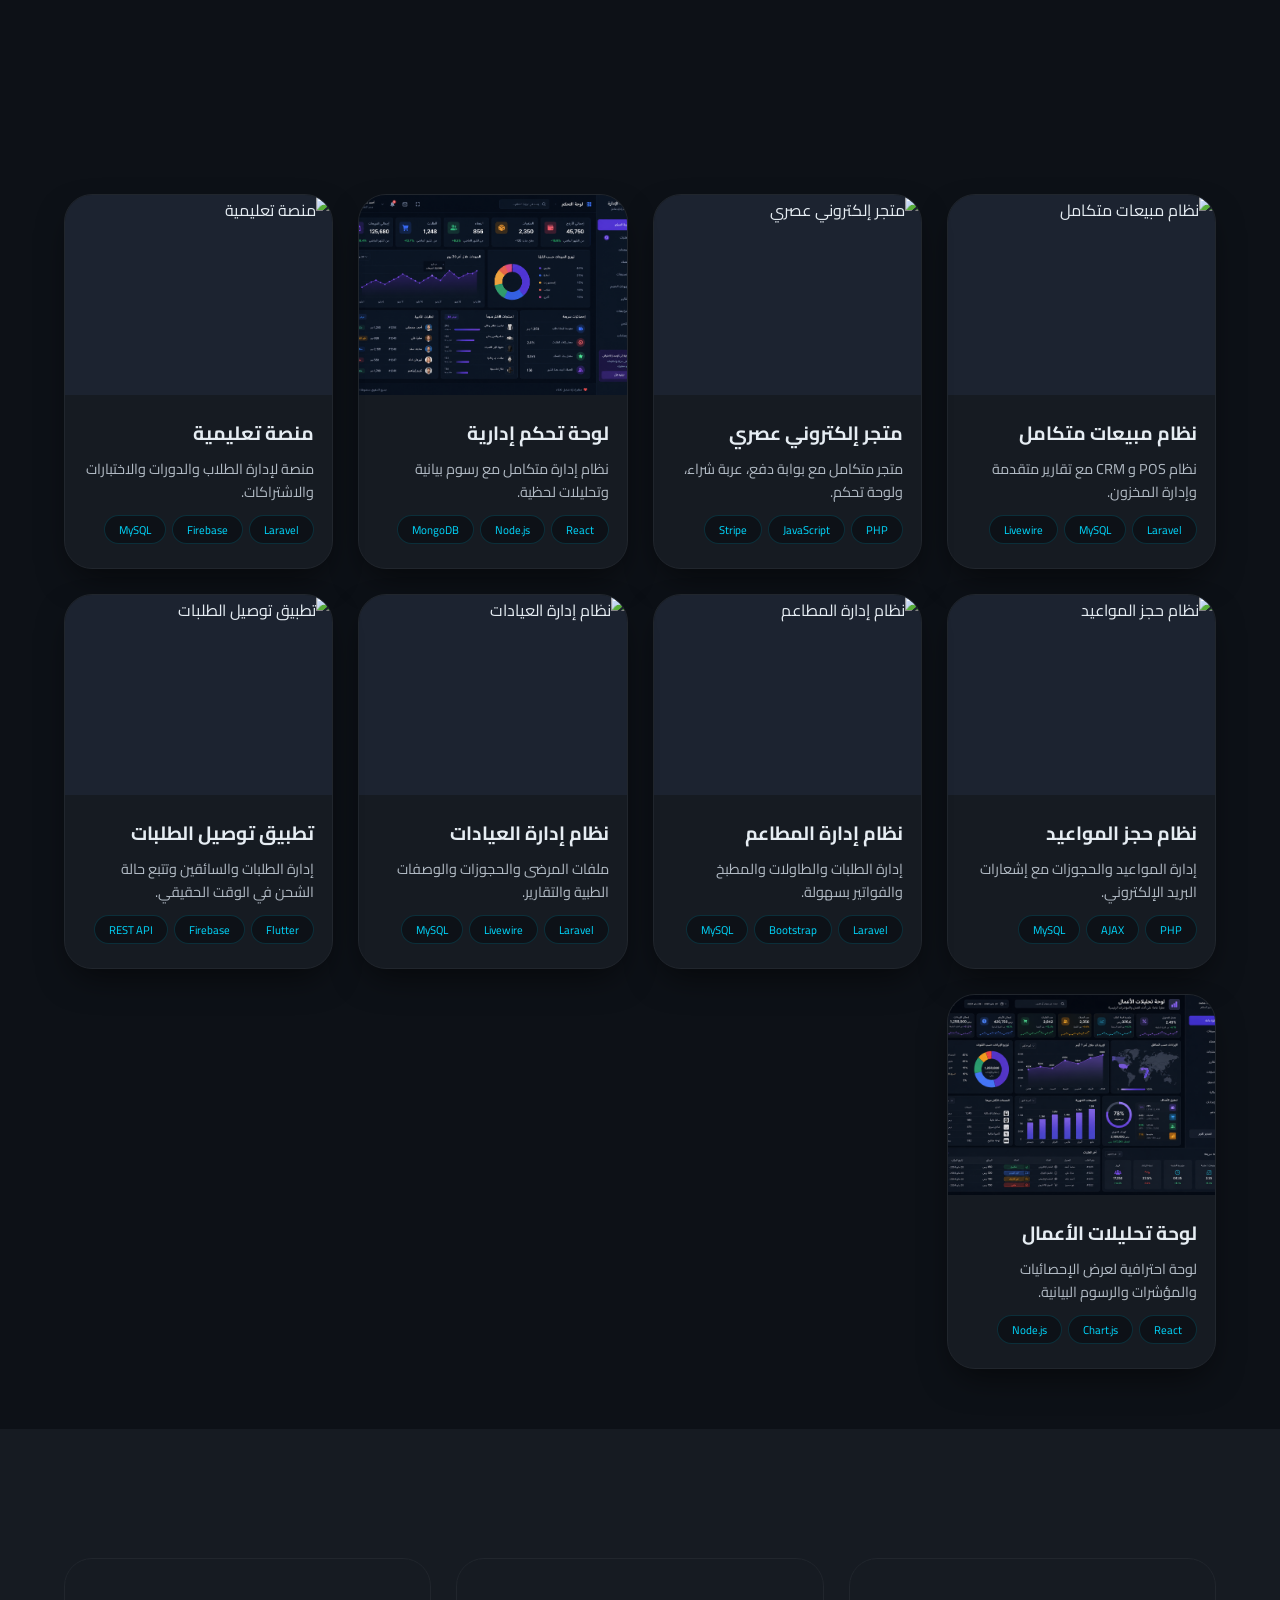
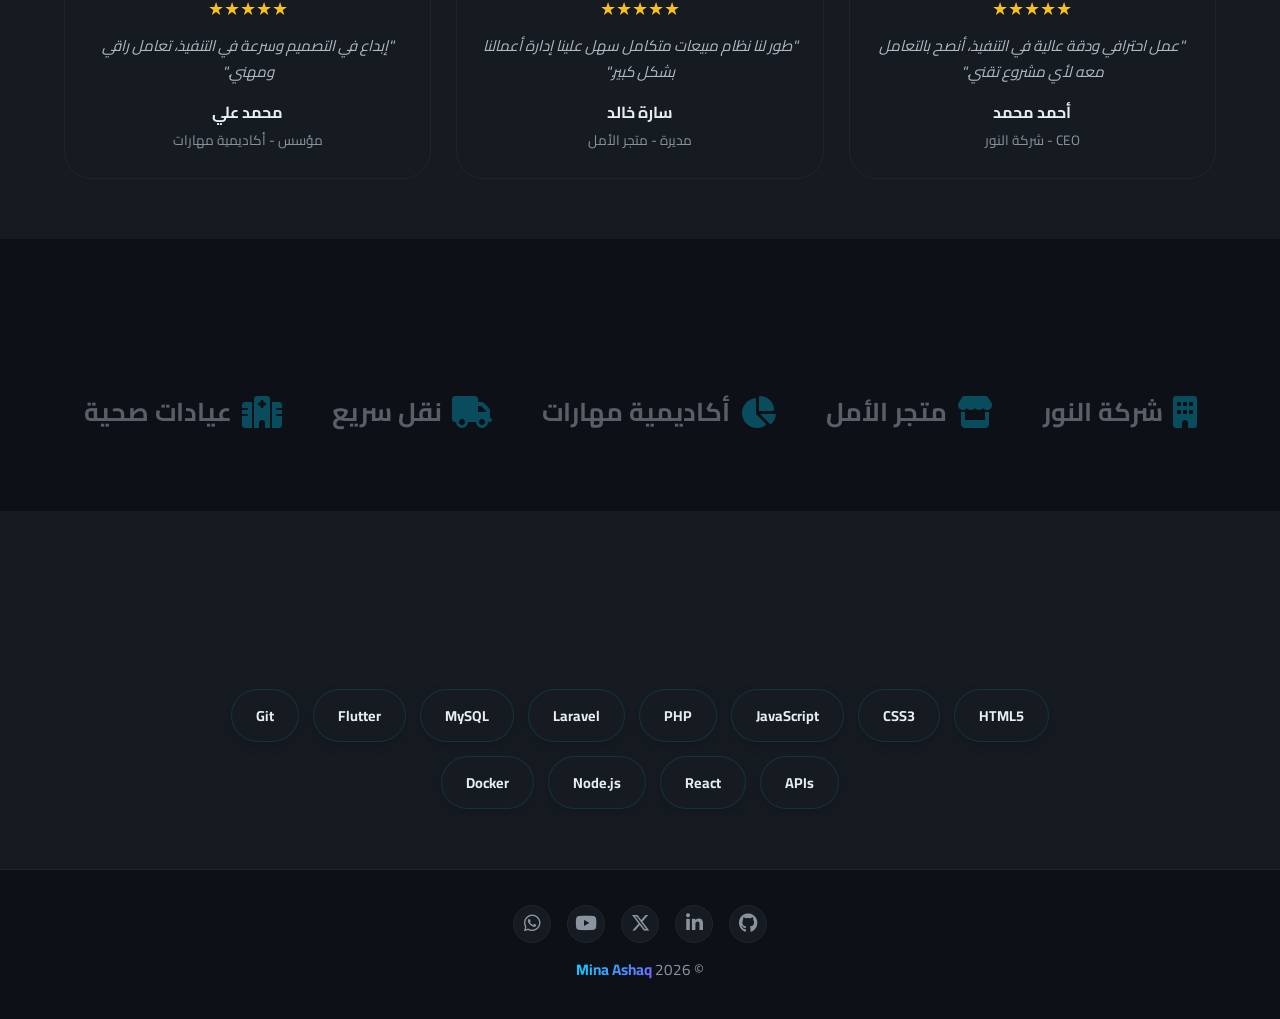
==== commit f6558d4c: "Update admin-dashboard.html" ====
--- a/admin-dashboard.html
+++ b/admin-dashboard.html
@@ -1408,7 +1408,7 @@
       <!-- Project 3 -->
       <div class="project-card" data-aos="fade-up" data-aos-delay="300">
         <div class="project-img">
-          <img src="https://b.top4top.io/p_3855c68ip1.png" alt="لوحة تحكم إدارية" loading="lazy" />
+          <img src="images/ChatGPT Image Jul 23, 2026, 01_43_57 AM.png" alt="لوحة تحكم إدارية" loading="lazy" />
           <div class="overlay">
             <a href="#" aria-label="View project"><i class="fas fa-eye" aria-hidden="true"></i></a>
           </div>
@@ -1529,7 +1529,7 @@
 
   <!-- ===== TESTIMONIALS ===== -->
   <section id="testimonials" class="section-dark" aria-label="Testimonials">
-    <h2 class="title" data-aos="fade-up">آراء العملاء</h2>
+    <h2 class="title" data-aos="fade-up"></h2>
     <div class="testimonials-grid">
       <div class="testimonial-card" data-aos="fade-up" data-aos-delay="100">
         <div class="stars" aria-hidden="true">★★★★★</div>
@@ -1554,7 +1554,7 @@
 
   <!-- ===== CLIENTS ===== -->
   <section aria-label="Clients">
-    <h2 class="title" data-aos="fade-up">ثقة العملاء</h2>
+    <h2 class="title" data-aos="fade-up"></h2>
     <div class="clients-grid" data-aos="fade-up">
       <div class="client-logo"><i class="fas fa-building" aria-hidden="true"></i> شركة النور</div>
       <div class="client-logo"><i class="fas fa-store" aria-hidden="true"></i> متجر الأمل</div>
@@ -1566,7 +1566,7 @@
 
   <!-- ===== SKILLS ===== -->
   <section id="skills" class="section-dark" aria-label="Skills">
-    <h2 class="title" data-aos="fade-up">المهارات</h2>
+    <h2 class="title" data-aos="fade-up">ا</h2>
     <div class="skills-wrapper" data-aos="fade-up">
       <span class="skill">HTML5</span>
       <span class="skill">CSS3</span>
@@ -1592,7 +1592,7 @@
       <a href="#" aria-label="YouTube"><i class="fab fa-youtube" aria-hidden="true"></i></a>
       <a href="#" aria-label="WhatsApp"><i class="fab fa-whatsapp" aria-hidden="true"></i></a>
     </div>
-    <p>&copy; 2026 <span>Mina Ashaq</span> — كل الحقوق محفوظة</p>
+    <p>&copy; 2026 <span>Mina Ashaq</span></p>
   </footer>
 
   <!-- ===== BACK TO TOP ===== -->
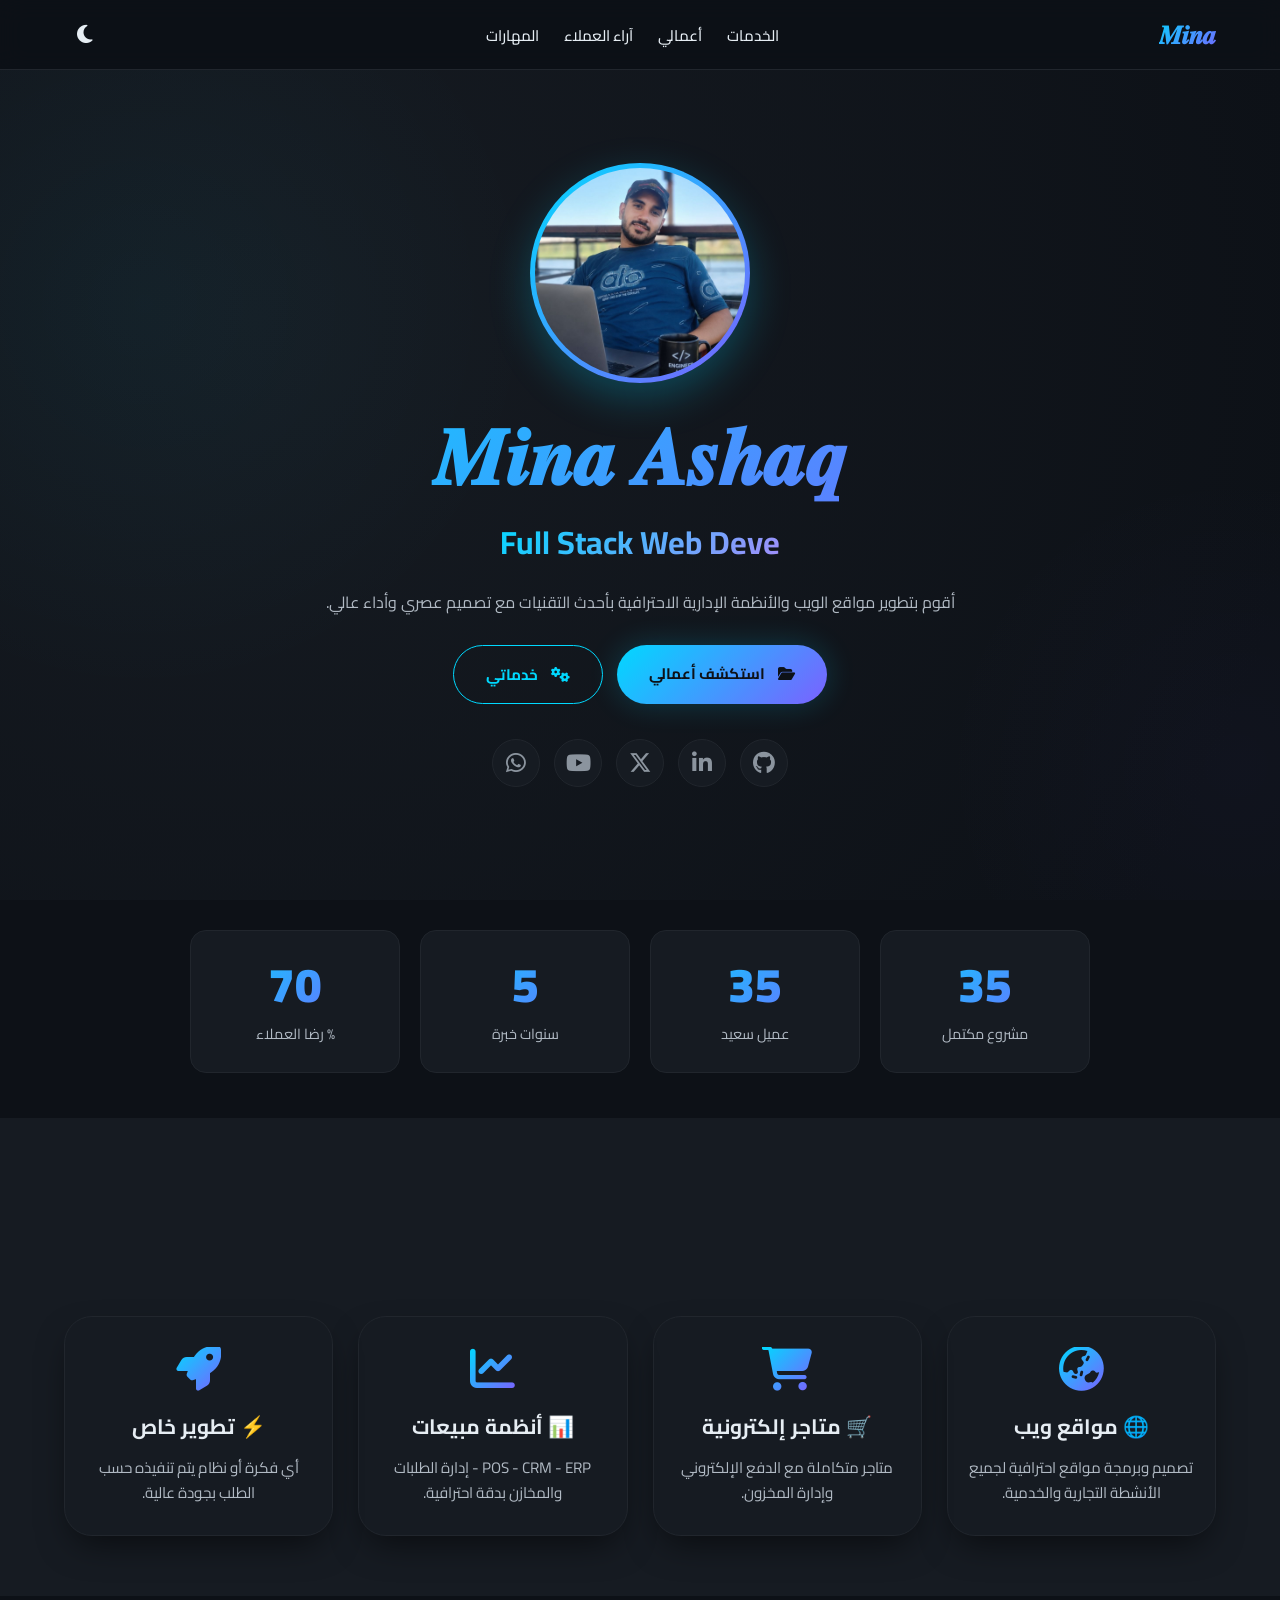
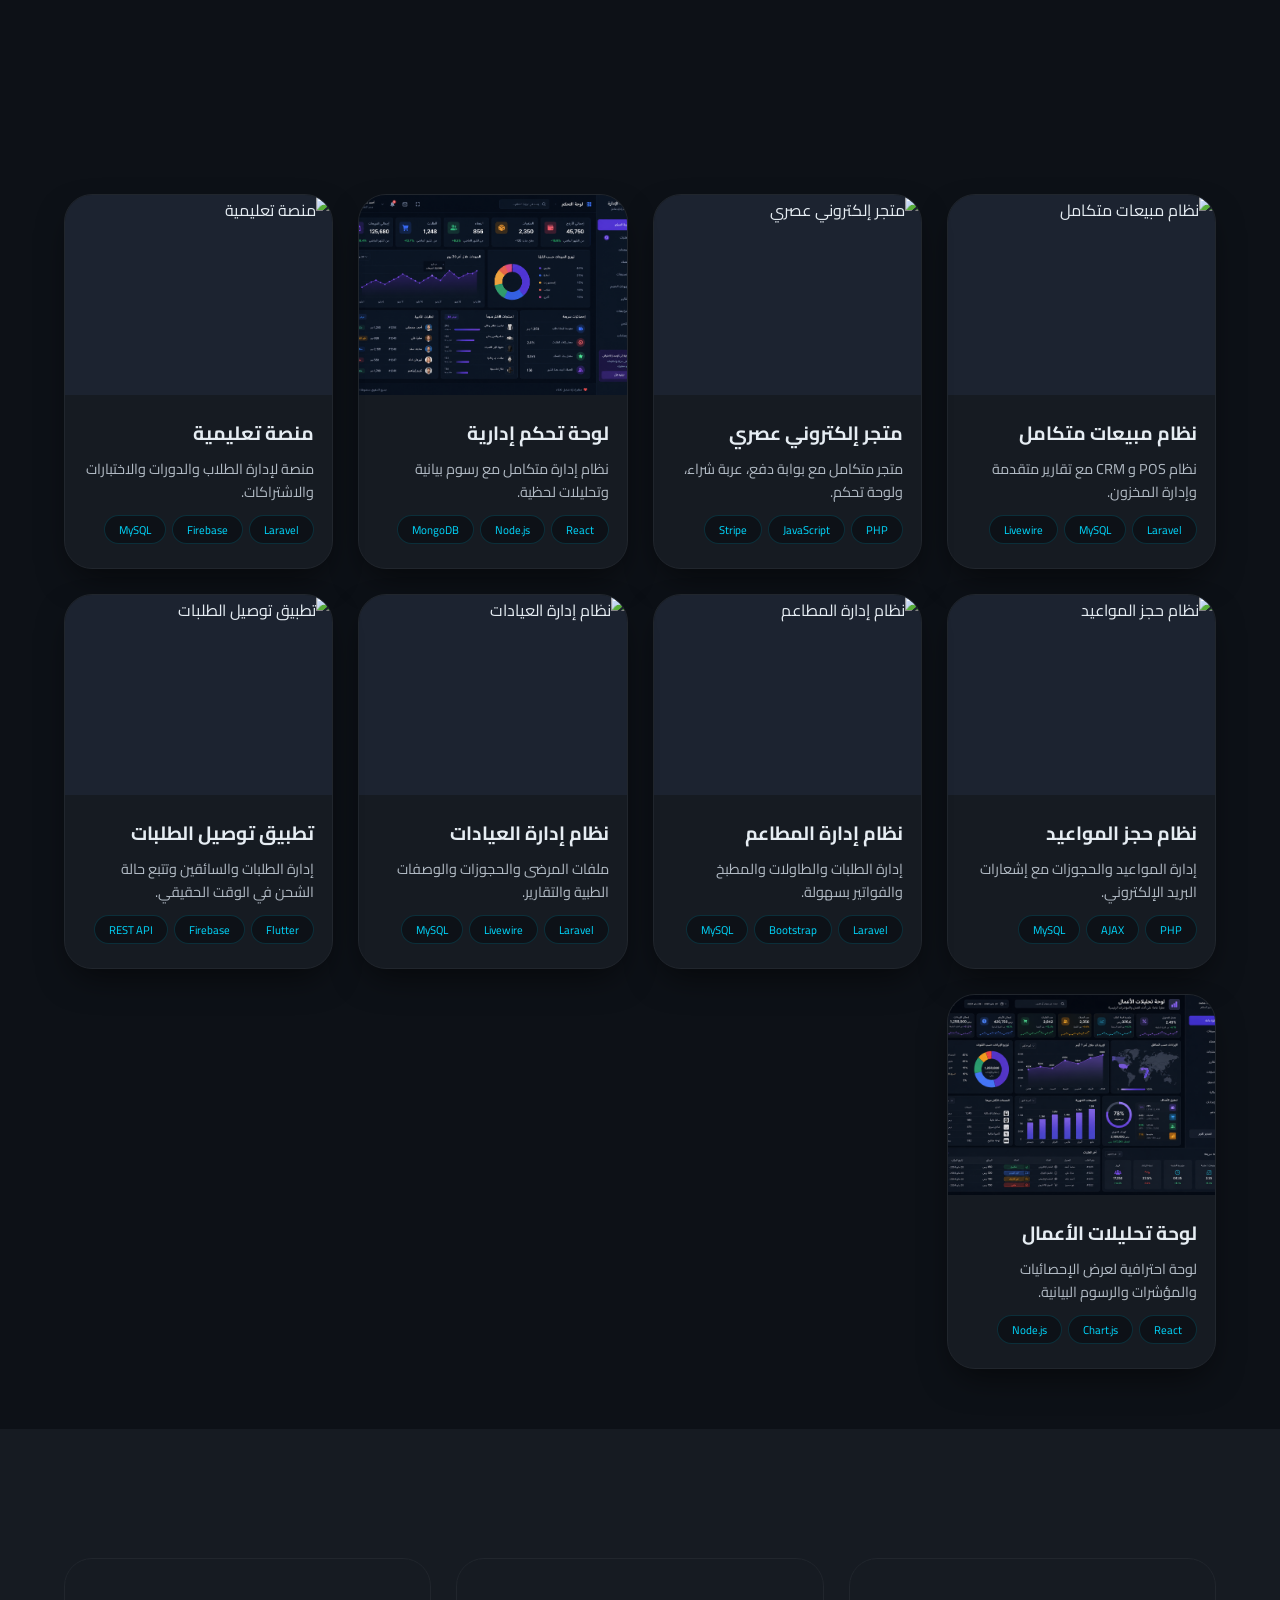
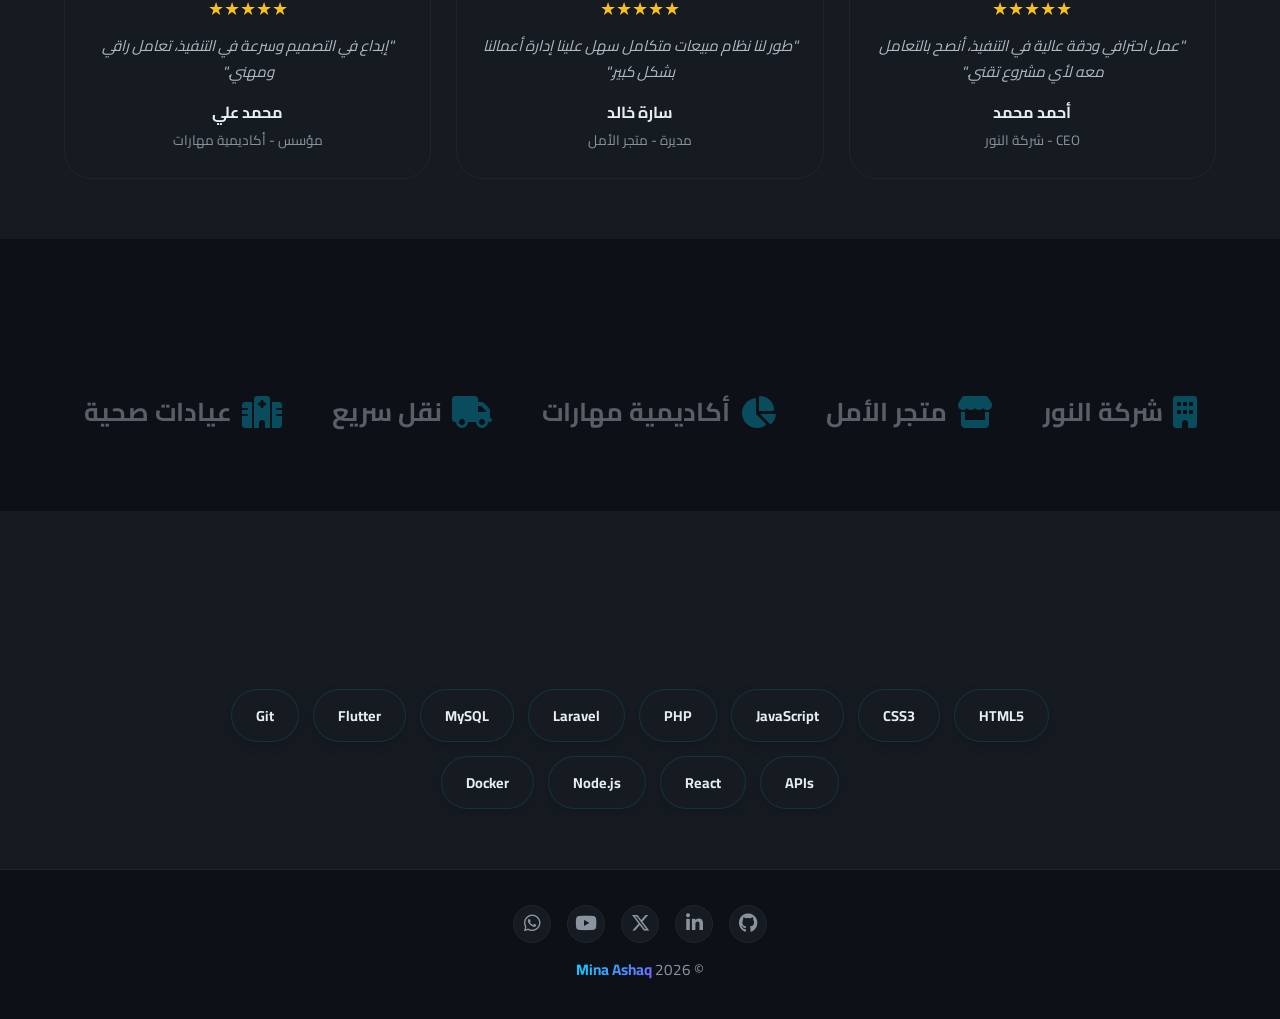
==== commit f43dea7c: "Update admin-dashboard.html" ====
--- a/admin-dashboard.html
+++ b/admin-dashboard.html
@@ -1376,7 +1376,7 @@
         <div class="project-img">
           <img src="https://f.top4top.io/p_38554xkmy1.png" alt="نظام مبيعات متكامل" loading="lazy" />
           <div class="overlay">
-            <a href="#" aria-label="View project"><i class="fas fa-eye" aria-hidden="true"></i></a>
+            <a href="https://f.top4top.io/p_38554xkmy1.png" aria-label="View project"><i class="fas fa-eye" aria-hidden="true"></i></a>
           </div>
         </div>
         <div class="project-info">
@@ -1393,7 +1393,7 @@
         <div class="project-img">
           <img src="https://i.top4top.io/p_38557bqwz1.png" alt="متجر إلكتروني عصري" loading="lazy" />
           <div class="overlay">
-            <a href="#" aria-label="View project"><i class="fas fa-eye" aria-hidden="true"></i></a>
+            <a href="https://i.top4top.io/p_38557bqwz1.png" aria-label="View project"><i class="fas fa-eye" aria-hidden="true"></i></a>
           </div>
         </div>
         <div class="project-info">
@@ -1410,7 +1410,7 @@
         <div class="project-img">
           <img src="images/ChatGPT Image Jul 23, 2026, 01_43_57 AM.png" alt="لوحة تحكم إدارية" loading="lazy" />
           <div class="overlay">
-            <a href="#" aria-label="View project"><i class="fas fa-eye" aria-hidden="true"></i></a>
+            <a href="images/ChatGPT Image Jul 23, 2026, 01_43_57 AM.png" aria-label="View project"><i class="fas fa-eye" aria-hidden="true"></i></a>
           </div>
         </div>
         <div class="project-info">
@@ -1427,7 +1427,7 @@
         <div class="project-img">
           <img src="https://g.top4top.io/p_38556wdry1.png" alt="منصة تعليمية" loading="lazy" />
           <div class="overlay">
-            <a href="#" aria-label="View project"><i class="fas fa-eye" aria-hidden="true"></i></a>
+            <a href="https://g.top4top.io/p_38556wdry1.png" aria-label="View project"><i class="fas fa-eye" aria-hidden="true"></i></a>
           </div>
         </div>
         <div class="project-info">
@@ -1444,7 +1444,7 @@
         <div class="project-img">
           <img src="https://e.top4top.io/p_3855eq1ry1.png" alt="نظام حجز المواعيد" loading="lazy" />
           <div class="overlay">
-            <a href="#" aria-label="View project"><i class="fas fa-eye" aria-hidden="true"></i></a>
+            <a href="https://e.top4top.io/p_3855eq1ry1.png" aria-label="View project"><i class="fas fa-eye" aria-hidden="true"></i></a>
           </div>
         </div>
         <div class="project-info">
@@ -1461,7 +1461,7 @@
         <div class="project-img">
           <img src="https://l.top4top.io/p_38556u1py1.png" alt="نظام إدارة المطاعم" loading="lazy" />
           <div class="overlay">
-            <a href="#" aria-label="View project"><i class="fas fa-eye" aria-hidden="true"></i></a>
+            <a href="https://l.top4top.io/p_38556u1py1.png" aria-label="View project"><i class="fas fa-eye" aria-hidden="true"></i></a>
           </div>
         </div>
         <div class="project-info">
@@ -1478,7 +1478,7 @@
         <div class="project-img">
           <img src="https://i.top4top.io/p_38557nh931.png" alt="نظام إدارة العيادات" loading="lazy" />
           <div class="overlay">
-            <a href="#" aria-label="View project"><i class="fas fa-eye" aria-hidden="true"></i></a>
+            <a href="https://i.top4top.io/p_38557nh931.png" aria-label="View project"><i class="fas fa-eye" aria-hidden="true"></i></a>
           </div>
         </div>
         <div class="project-info">
@@ -1495,7 +1495,7 @@
         <div class="project-img">
           <img src="https://f.top4top.io/p_3855igesk1.png" alt="تطبيق توصيل الطلبات" loading="lazy" />
           <div class="overlay">
-            <a href="#" aria-label="View project"><i class="fas fa-eye" aria-hidden="true"></i></a>
+            <a href="https://f.top4top.io/p_3855igesk1.png" aria-label="View project"><i class="fas fa-eye" aria-hidden="true"></i></a>
           </div>
         </div>
         <div class="project-info">
@@ -1512,7 +1512,7 @@
         <div class="project-img">
           <img src="images/ChatGPT Image Jul 23, 2026, 02_28_29 AM.png" alt="لوحة تحليلات الأعمال" loading="lazy" />
           <div class="overlay">
-            <a href="#" aria-label="View project"><i class="fas fa-eye" aria-hidden="true"></i></a>
+            <a href="images/ChatGPT Image Jul 23, 2026, 02_28_29 AM.png" aria-label="View project"><i class="fas fa-eye" aria-hidden="true"></i></a>
           </div>
         </div>
         <div class="project-info">
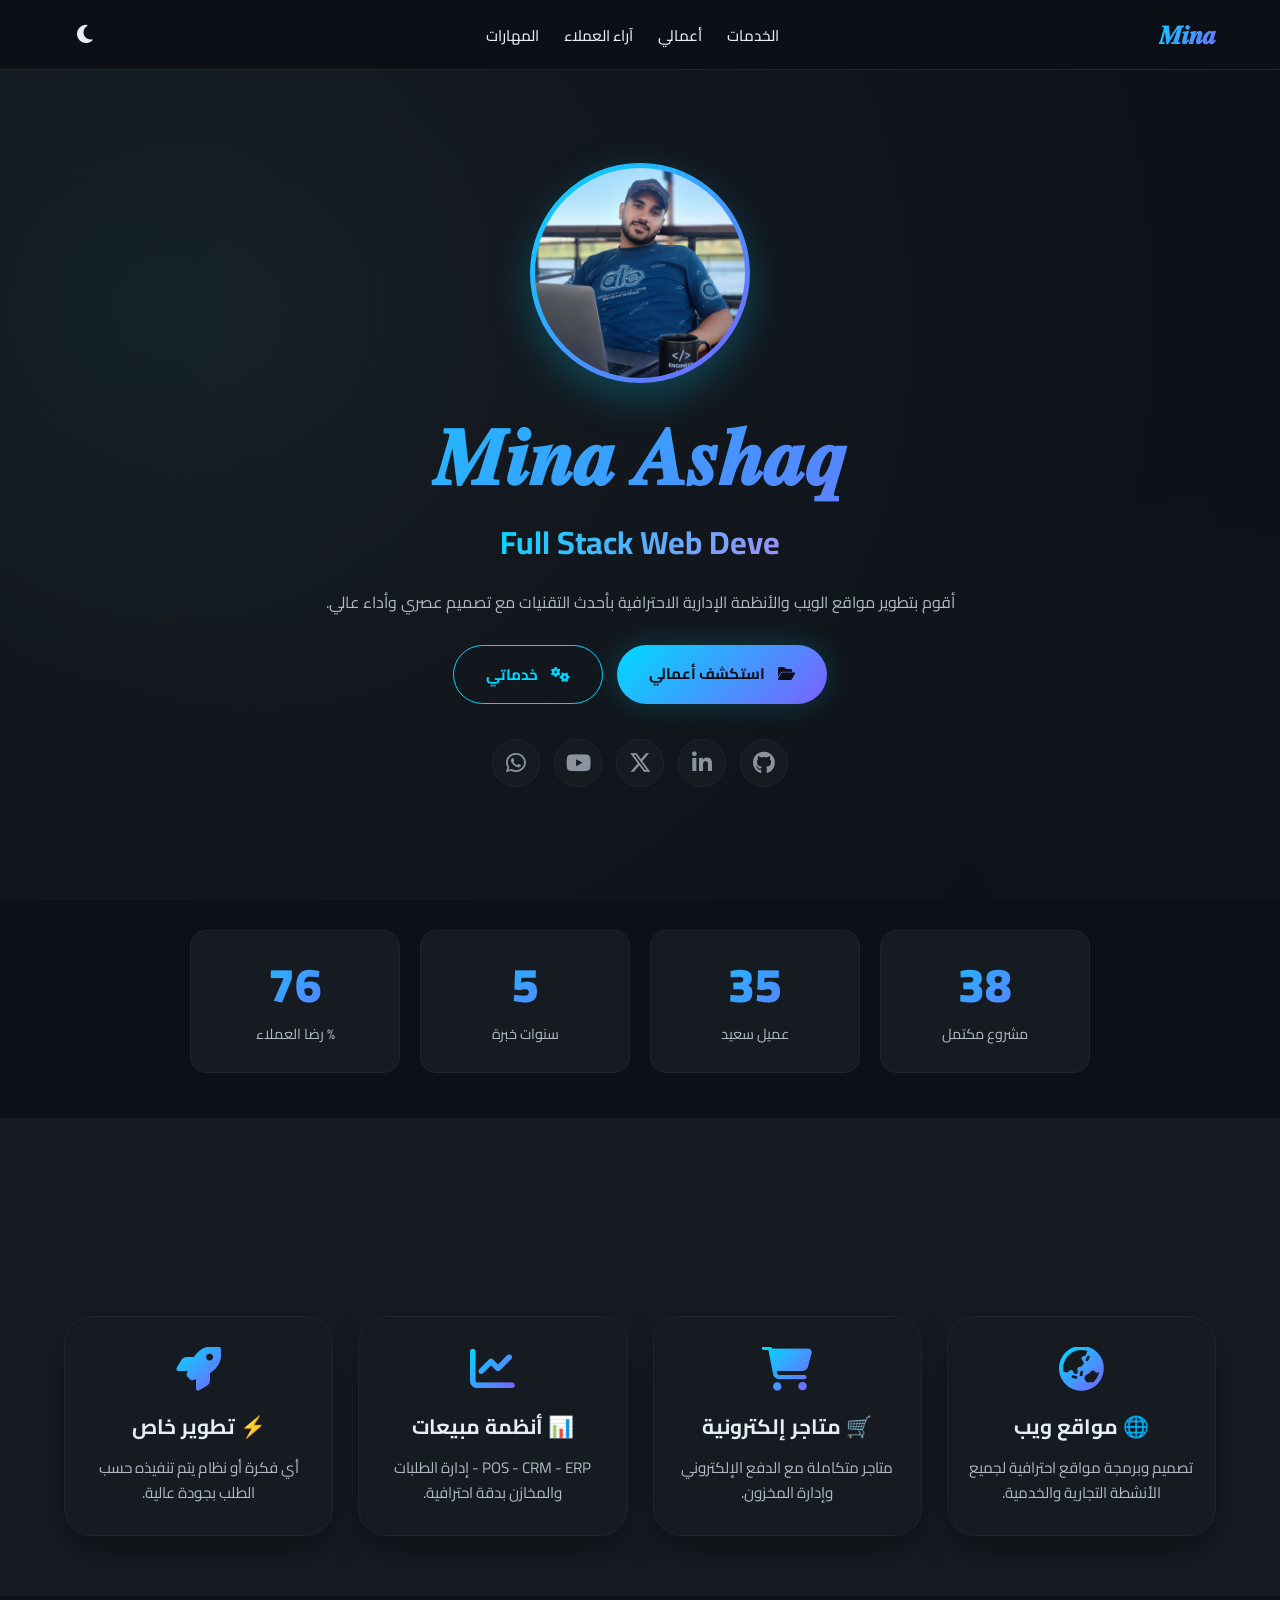
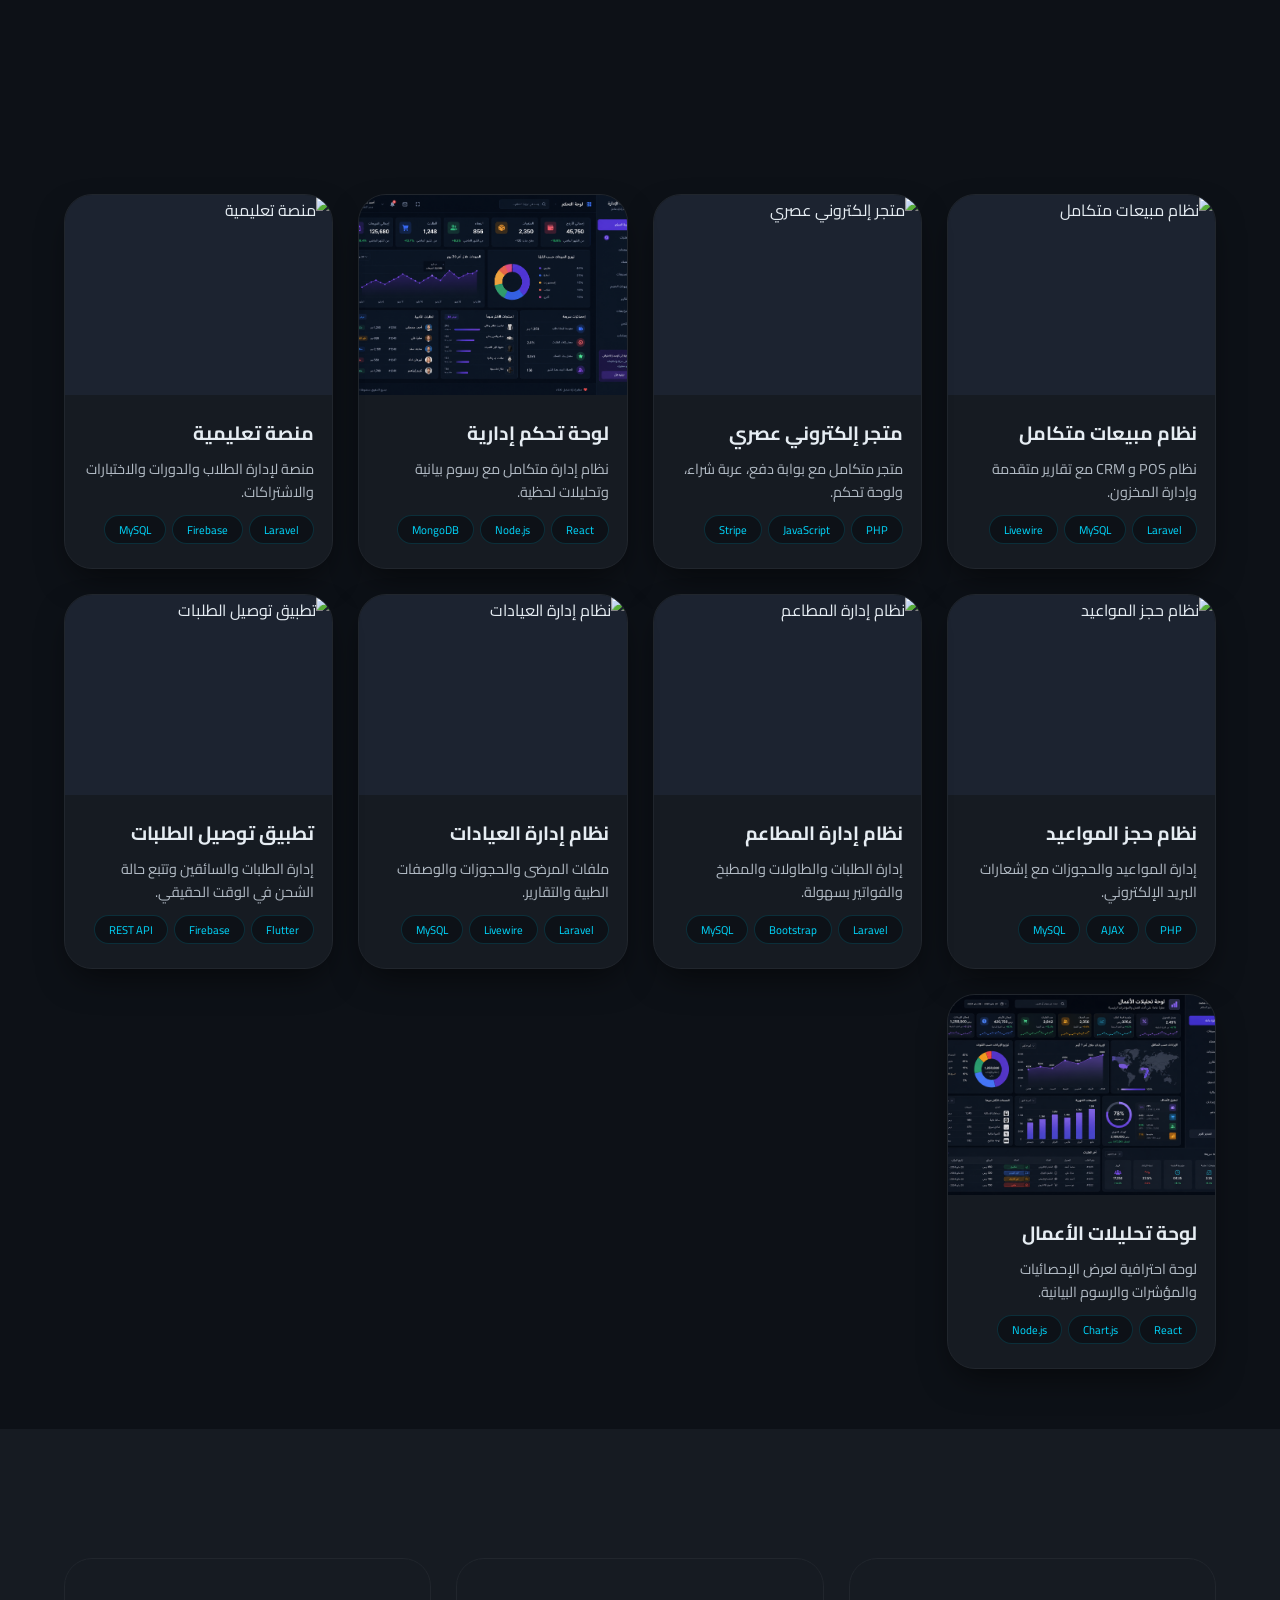
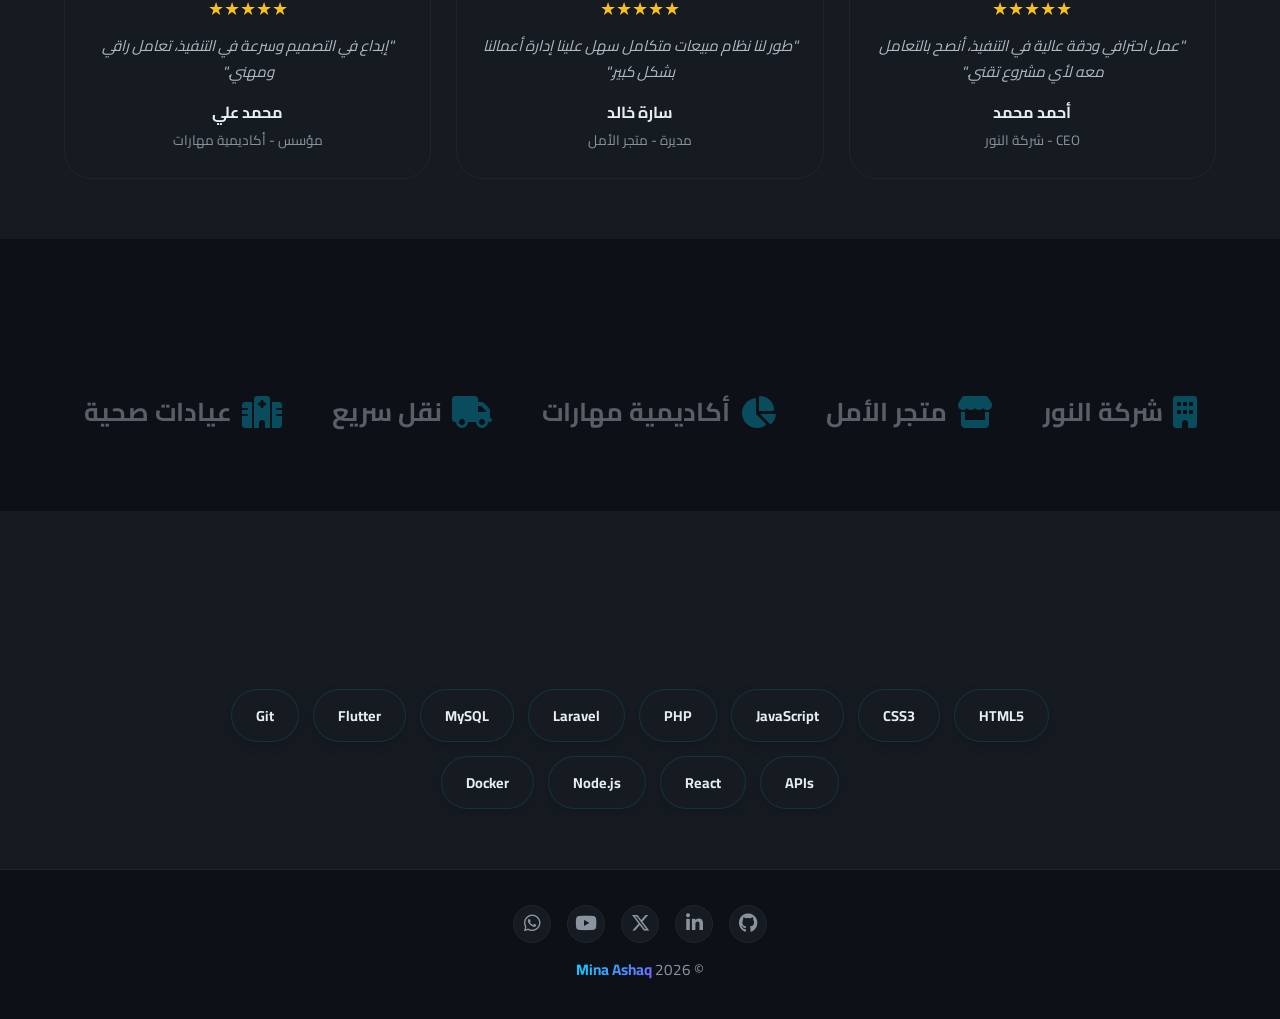
==== commit 3d57661a: "Enhance SEO with updated title and Open Graph tags Updated the title and added Open Graph meta tags " ====
--- a/admin-dashboard.html
+++ b/admin-dashboard.html
@@ -3,13 +3,17 @@
 <head>
   <meta charset="UTF-8" />
   <meta name="viewport" content="width=device-width, initial-scale=1.0, maximum-scale=5.0" />
-  <title>𝑴𝒊𝒏𝒂 𝑨𝒔𝒉𝒂𝒒 | Full Stack Web Developer</title>
+<title>Mina Ashaq | Full Stack Web Developer | Laravel & React Developer</title>
   
   <!-- ===== SEO META TAGS ===== -->
   <meta name="description" content="Mina Ashaq - Full Stack Web Developer, متخصص في تطوير المواقع والأنظمة الإدارية الاحترافية" />
   <meta name="keywords" content="Full Stack, Web Developer, Laravel, Flutter, React, PHP, مواقع ويب" />
   <meta property="og:title" content="Mina Ashaq | Full Stack Developer" />
   <meta property="og:description" content="تطوير مواقع ويب وأنظمة مبيعات احترافية بأحدث التقنيات" />
+  <meta property="og:image" content="https://yourdomain.com/images/profile.jpg" />
+  <meta property="og:url" content="https://yourdomain.com" />
+  <meta property="og:site_name" content="Mina Ashaq Portfolio" />
+  <meta property="og:locale" content="ar_EG" />
   <meta property="og:type" content="website" />
   <meta name="robots" content="index, follow" />
   <meta name="theme-color" content="#0d1117" />
